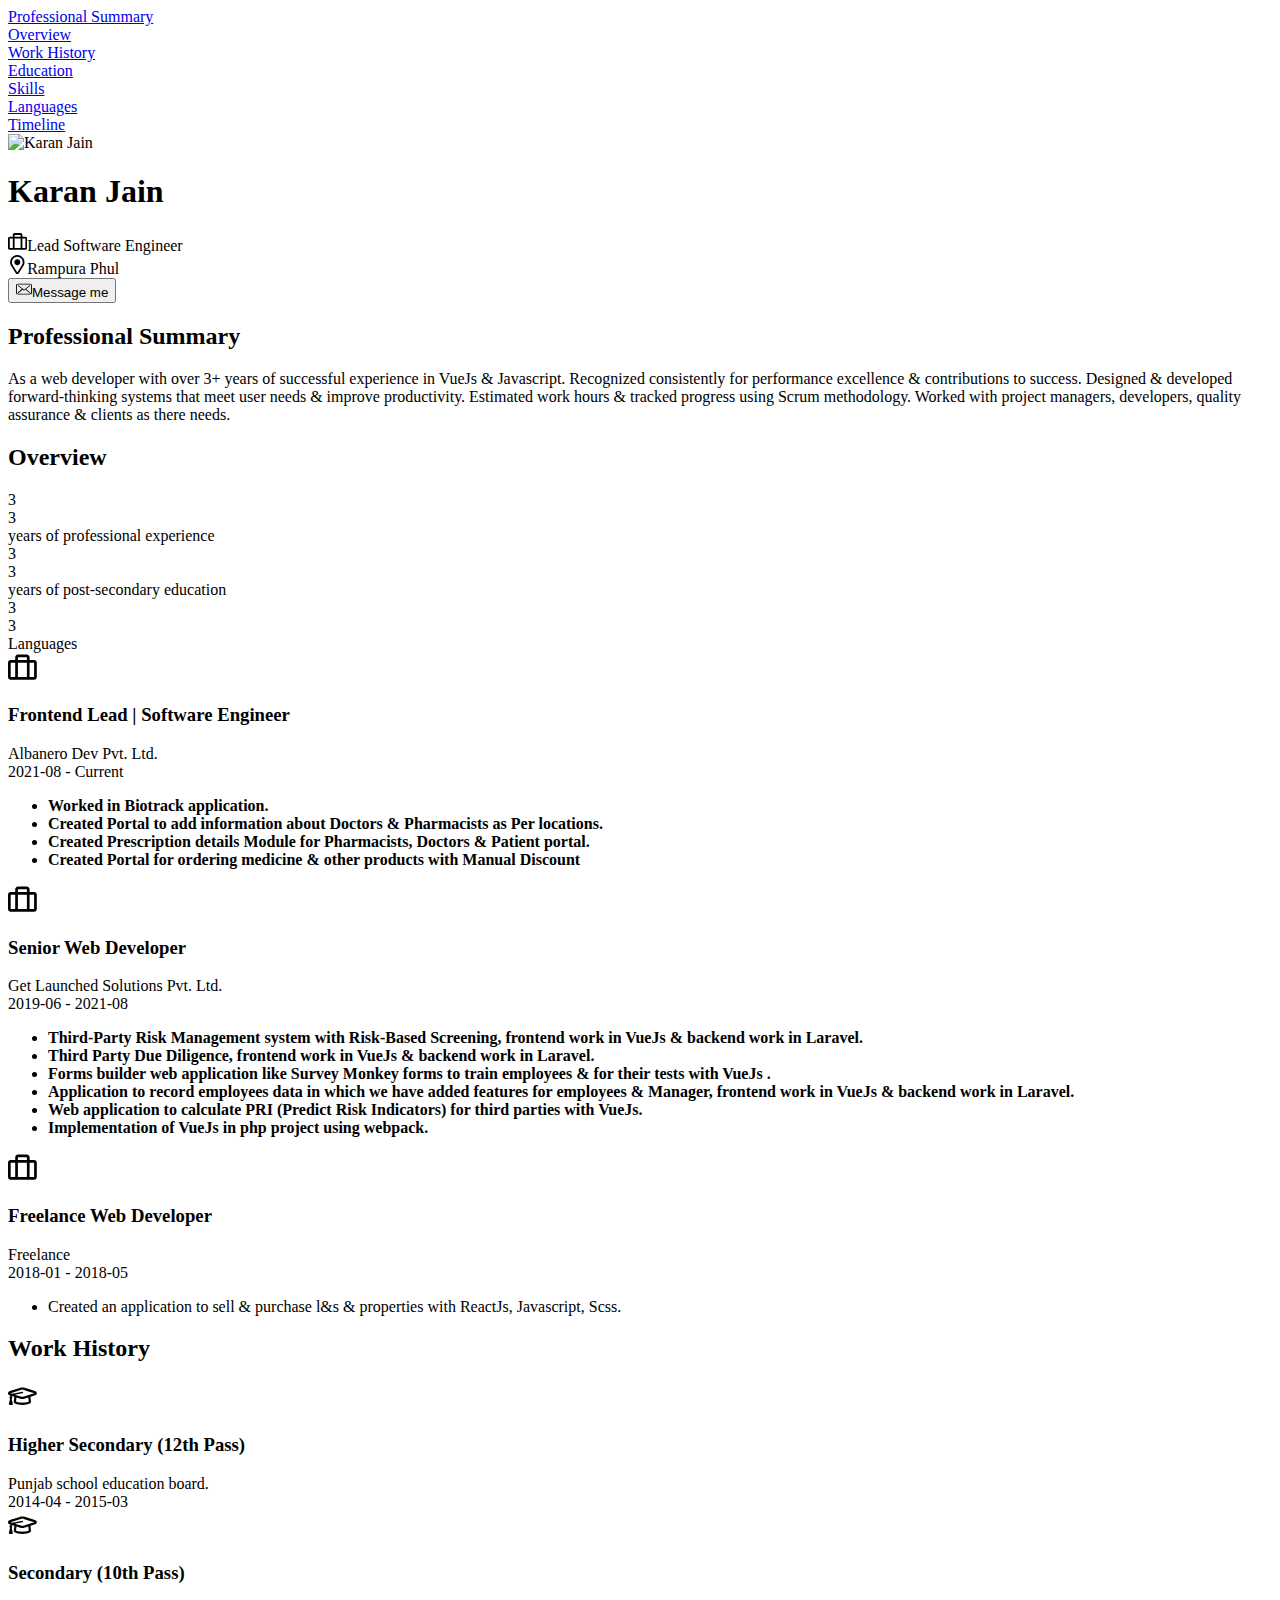
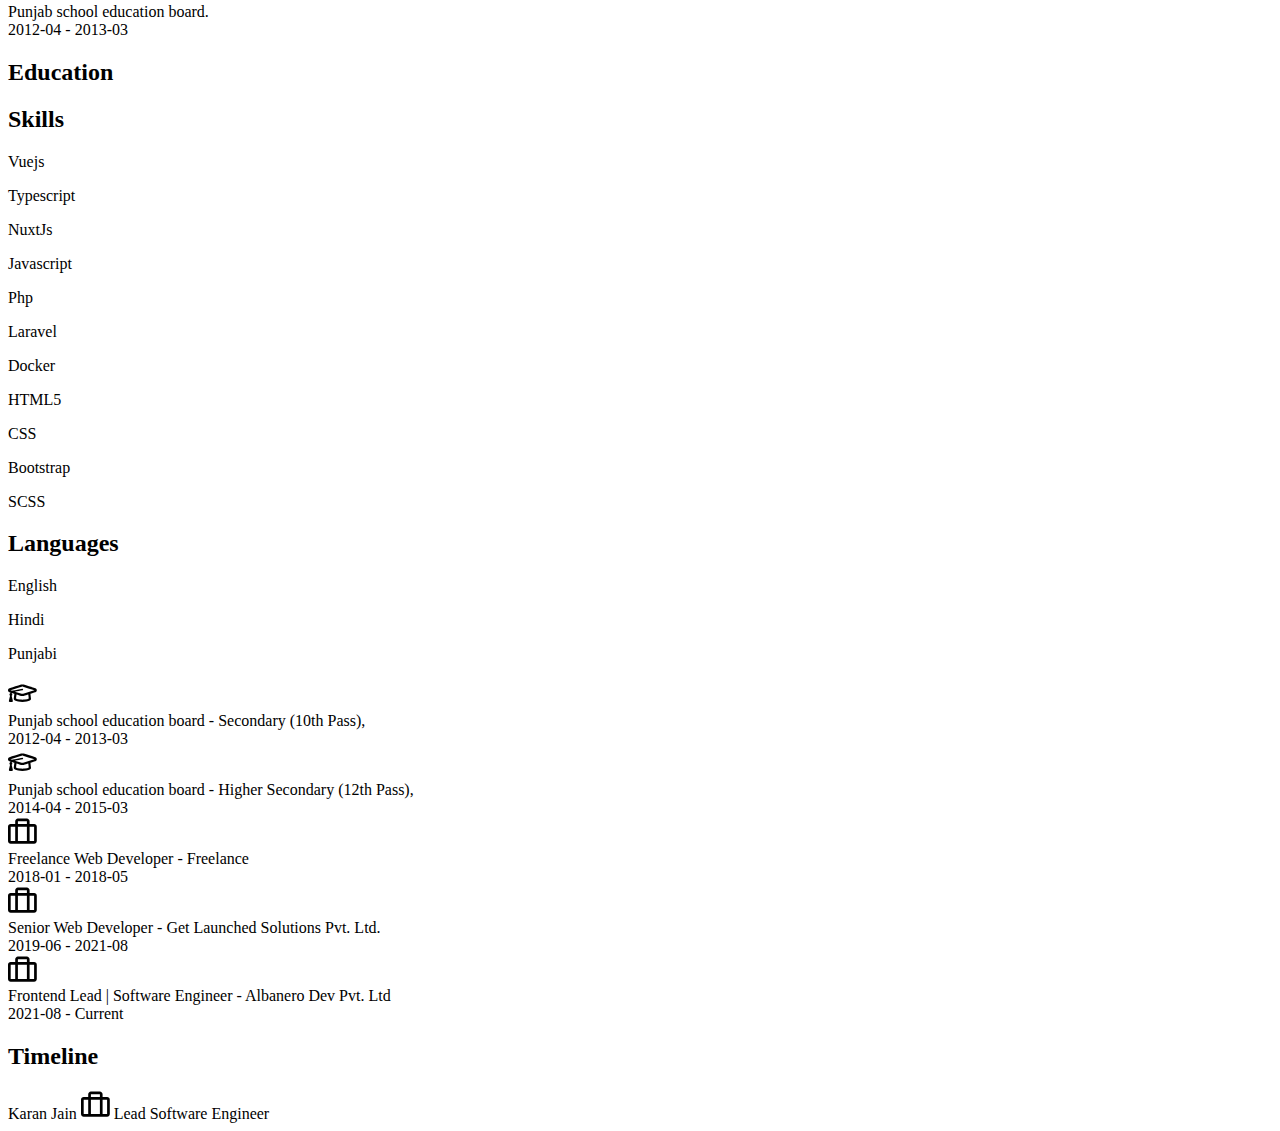
==== index.html @ ed962053 "Changes Done" ====
<!DOCTYPE html>
<html>
<link type="text/css" id="black-mode" rel="stylesheet" href="" />
<style type="text/css" id="black-mode-custom-style"></style>

<head>
  <script type="text/javascript"></script>
  <meta name="viewport" content="width=device-width,initial-scale=1" />
  <title>Karan Jain</title>
  <meta name="description"
    content="Karan Jain, Web Developer, As a web developer with over 3+ years of successful experience in VueJs & Javascript. Recognized consistently for performance excellence & contributions to success. Designed & developed forward-thinking systems that meet user needs & improve productivity. Estimated work hours & tracked progress using Scrum modology. Worked with project managers, developers, quality assurance & clients as there needs." />
  <meta property="og:title" content="Contact Karan Jain, Web Developer, Rampura Phul" />
  <meta property="og:description"
    content="Karan Jain, Web Developer, As a web developer with over 3+ years of successful experience in VueJs & Javascript. Recognized consistently for performance excellence & contributions to success. Designed & developed forward-thinking systems that meet user needs & improve productivity. Estimated work hours & tracked progress using Scrum methodology. Worked with project managers, developers, quality assurance & clients as there needs." />
  <link href="./css/style.css" rel="stylesheet" />
</head>

<body cz-shortcut-listen="true">
  <script>
    function sendEmail() {
      window.location = "mailto:karan.jain740@gmail.com";
    }
  </script>
  <div id="root">
    <div skinmode="dark">
      <div skinmode="dark">
        <div class="b36pK">
          <div>
            <div class="_1Z1Li">
              <div class="_2xEv3">
                <a class="_24eLi" href="#summary"><span>Professional Summary</span></a>
              </div>
              <div class="_2xEv3">
                <a class="_24eLi" href="#overview">Overview</a>
              </div>
              <div class="_2xEv3">
                <a class="_24eLi" href="#work_history">Work History</a>
              </div>
              <div class="_2xEv3">
                <a class="_24eLi" href="#education">Education</a>
              </div>
              <div class="_2xEv3">
                <a class="_24eLi" href="#skills">Skills</a>
              </div>
              <div class="_2xEv3">
                <a class="_24eLi" href="#languages">Languages</a>
              </div>
              <div class="_2xEv3">
                <a class="_24eLi" href="#timeline">Timeline</a>
              </div>
            </div>
            <div class="_2ah_K" id="summary">
              <div class="pZTVp"></div>
              <div class="mQc-W">
                <header class="_3-zUs _3u9Lq">
                  <div class="_3pJeh">
                    <div class="_1-uOx">
                      <img alt="Karan Jain" class="_2KlOO"
                        src="https://intlphotos.blob.core.windows.net/photos/mpcv-no-country/894a74d5-bd18-4ee2-8b24-785be0480767/cropped/1620636205720/half.jpeg" />
                    </div>
                  </div>
                  <div class="_1m93P">
                    <div class="_2xNVx">
                      <h1 class="_26mpz">Karan Jain</h1>
                      <div class="_3w5Z2">
                        <div class="LYbB0">
                          <svg style="
                                min-width: 1.2em;
                                max-width: 1.2em;
                                width: 1.2em;
                                min-height: 1.2em;
                                max-height: 1.2em;
                                height: 1.2em;
                              " viewBox="0 0 18 16">
                            <path
                              d="M16.3168 3.38096H13.493V1.69744C13.493 1.2383 13.3261 0.806979 13.0062 0.500883C12.6862 0.180875 12.2689 0 11.8099 0H6.19011C5.73107 0 5.31376 0.180875 4.99382 0.500883C4.67388 0.806979 4.50696 1.2383 4.50696 1.69744V3.38096H1.68315C1.22411 3.38096 0.806801 3.54792 0.486862 3.86793C0.180835 4.18794 0 4.60534 0 5.06449V14.0665C0 14.5256 0.180835 14.943 0.486862 15.263C0.806801 15.583 1.22411 15.75 1.68315 15.75H16.3168C16.7759 15.75 17.1932 15.583 17.5131 15.263C17.8192 14.943 18 14.5256 18 14.0665V5.06449C18 4.60534 17.8192 4.18794 17.5131 3.86793C17.1932 3.54792 16.7759 3.38096 16.3168 3.38096ZM6.19011 1.69744H11.8099V3.38096H6.19011V1.69744ZM1.68315 14.0665V5.06449H4.50696V14.0665H1.68315ZM6.19011 14.0665V5.06449H11.8099V14.0665H6.19011ZM16.3168 14.0665H13.493V5.06449H16.3168V14.0665Z"
                              fill="currentColor"></path>
                          </svg>Lead Software Engineer
                        </div>
                        <div class="LYbB0">
                          <svg style="
                                min-width: 1.2em;
                                max-width: 1.2em;
                                width: 1.2em;
                                min-height: 1.2em;
                                max-height: 1.2em;
                                height: 1.2em;
                              " viewBox="0 0 14 18">
                            <path
                              d="M6.73333 0C5.51161 0 4.38708 0.319691 3.35972 0.917375C2.34625 1.51506 1.49938 2.36293 0.902406 3.37761C0.319313 4.39228 0 5.51815 0 6.75521C0 7.42239 0.0694158 8.04788 0.236014 8.57606C0.416495 9.10425 0.735808 9.79923 1.19395 10.6471C1.49938 11.1753 2.20742 12.2595 3.22089 13.9135L5.28948 17.1799C5.51162 17.5274 5.78928 17.7776 6.17801 17.9166C6.55285 18.0278 6.91381 18.0278 7.28866 17.9166C7.67739 17.7776 7.95505 17.5274 8.17718 17.1799L10.2458 13.9135C11.2592 12.2595 11.9673 11.1753 12.2727 10.6193C12.7309 9.79923 13.0502 9.10425 13.2307 8.57606C13.3973 8.04788 13.4667 7.42239 13.4667 6.75521C13.4667 5.51815 13.1474 4.39228 12.5643 3.37761C11.9673 2.36293 11.1204 1.51506 10.1069 0.917375C9.07959 0.319691 7.95505 0 6.73333 0ZM6.73333 16.3042C6.13636 15.3591 5.40055 14.1915 4.52591 12.8293C3.58186 11.3143 2.98488 10.3274 2.69333 9.84093C2.27684 9.13205 1.99918 8.57606 1.88811 8.15907C1.74928 7.76988 1.67986 7.2695 1.67986 6.75521C1.67986 5.83784 1.92976 4.98996 2.3879 4.22548C2.83216 3.4471 3.42914 2.82162 4.2066 2.36293C4.98406 1.90425 5.81704 1.69575 6.73333 1.69575C7.64962 1.69575 8.48261 1.90425 9.26007 2.36293C10.0375 2.82162 10.6623 3.4471 11.1204 4.22548C11.5786 4.98996 11.7868 5.83784 11.7868 6.75521C11.7868 7.2695 11.7174 7.76988 11.6063 8.15907C11.4675 8.53436 11.1898 9.10425 10.8011 9.79923C10.4818 10.2996 9.88481 11.2865 8.94076 12.7876L6.73333 16.3042ZM3.92893 6.75521C3.92893 5.97683 4.2066 5.30965 4.76192 4.75367C5.28948 4.22548 5.95588 3.93359 6.73333 3.93359C7.51079 3.93359 8.17718 4.22548 8.73251 4.75367C9.26007 5.30965 9.53773 5.97683 9.53773 6.75521C9.53773 7.51969 9.26007 8.18687 8.73251 8.71506C8.17718 9.28494 7.51079 9.56293 6.73333 9.56293C5.95588 9.56293 5.28948 9.28494 4.76192 8.71506C4.2066 8.18687 3.92893 7.51969 3.92893 6.75521Z"
                              fill="currentColor"></path>
                          </svg><span class="_1bv13">Rampura Phul</span>
                        </div>
                      </div>
                    </div>
                    <div class="_1gnoc">
                      <div class="_1Jvfx">
                        <button class="_23LZP" type="button" onclick="sendEmail();">
                          <svg class="_2-5Uc" style="
                                min-width: 1.2em;
                                max-width: 1.2em;
                                width: 1.2em;
                                min-height: 1.2em;
                                max-height: 1.2em;
                                height: 1.2em;
                              " viewBox="0 0 20 14">
                            <path
                              d="M17.5585 0.537109H2.44569C1.09663 0.537109 0 1.50168 0 2.68828V11.7734C0 12.96 1.09663 13.9246 2.44569 13.9246H17.5543C18.9034 13.9246 20 12.96 20 11.7734V2.69192C20.0041 1.50532 18.9075 0.537109 17.5585 0.537109ZM18.8868 11.7734C18.8868 12.4177 18.2909 12.9418 17.5585 12.9418H2.44569C1.71322 12.9418 1.11732 12.4177 1.11732 11.7734V2.69192C1.11732 2.04766 1.71322 1.52352 2.44569 1.52352H17.5543C18.2868 1.52352 18.8827 2.04766 18.8827 2.69192V11.7734H18.8868Z"
                              fill="currentColor"></path>
                            <path
                              d="M12.6133 7.11794L17.5046 3.25967C17.7322 3.07768 17.7529 2.76829 17.546 2.56445C17.3391 2.36426 16.9874 2.34606 16.7556 2.52805L10.0103 7.85319L8.69437 6.81947C8.69023 6.81583 8.68609 6.81219 8.68609 6.80855C8.65712 6.78307 8.62816 6.76123 8.59505 6.73939L3.2402 2.52441C3.00846 2.34242 2.65671 2.36062 2.4498 2.56445C2.24289 2.76829 2.26358 3.07768 2.49532 3.25967L7.44463 7.1507L2.51601 11.2092C2.29255 11.3948 2.28013 11.7042 2.49118 11.9044C2.60291 12.0063 2.75189 12.0609 2.90086 12.0609C3.03743 12.0609 3.17399 12.0172 3.28158 11.9299L8.28468 7.81315L9.64202 8.87964C9.74961 8.96336 9.88204 9.00339 10.0145 9.00339C10.1469 9.00339 10.2834 8.95972 10.3869 8.876L11.7815 7.77676L16.7556 11.9335C16.8632 12.0245 17.0039 12.0682 17.1405 12.0682C17.2894 12.0682 17.4343 12.0172 17.546 11.9153C17.7571 11.7187 17.7488 11.4057 17.5253 11.2201L12.6133 7.11794Z"
                              fill="currentColor"></path>
                          </svg>Message me
                        </button>
                      </div>
                    </div>
                  </div>
                </header>
              </div>
            </div>
            <div>
              <div class="_2ah_K vPhQL">
                <div class="pZTVp"></div>
                <div class="mQc-W">
                  <div class="rNa0b _2DtC9">
                    <div class="_2kzwN">
                      <h2 class="_2_eUi">Professional Summary</h2>
                    </div>
                    <div class="_37jKU">
                      <span>
                        <p>
                          As a web developer with over 3+ years of successful
                          experience in VueJs & Javascript. Recognized
                          consistently for performance excellence &
                          contributions to success. Designed & developed
                          forward-thinking systems that meet user needs &
                          improve productivity. Estimated work hours & tracked
                          progress using Scrum methodology. Worked with
                          project managers, developers, quality assurance &
                          clients as there needs.
                        </p>
                      </span>
                    </div>
                  </div>
                </div>
              </div>
            </div>
            <div id="overview">
              <div class="_2ah_K">
                <div class="pZTVp"></div>
                <div class="mQc-W">
                  <div class="_2atqD">
                    <div class="sAQ63">
                      <div class="_2kzwN">
                        <h2 class="_2_eUi">Overview</h2>
                      </div>
                    </div>
                    <div class="_3nsc1">
                      <div class="_3UCTt" id="OVVW-para-1">
                        <div class="_1C8rA">
                          <div class="_1FYIv">
                            <div class="_2LiuL">
                              <div class="_3WPZR">3</div>
                            </div>
                            <div class="ZUgdC">3</div>
                            <div class="_20Hj0">
                              <span>years of professional experience</span>
                            </div>
                          </div>
                        </div>
                      </div>
                      <div class="_3UCTt" id="OVVW-para-2">
                        <div class="_1C8rA">
                          <div class="_1FYIv">
                            <div class="_2LiuL">
                              <div class="_3WPZR">3</div>
                            </div>
                            <div class="ZUgdC">3</div>
                            <div class="_20Hj0">
                              <span>years of post-secondary education</span>
                            </div>
                          </div>
                        </div>
                      </div>
                      <div class="_3UCTt" id="OVVW-para-3">
                        <div class="_1C8rA">
                          <div class="_1FYIv">
                            <div class="_2LiuL">
                              <div class="_3WPZR">3</div>
                            </div>
                            <div class="ZUgdC">3</div>
                            <div class="_20Hj0"><span>Languages</span></div>
                          </div>
                        </div>
                      </div>
                    </div>
                  </div>
                </div>
              </div>
            </div>
            <div id="work_history">
              <div class="_2ah_K vPhQL">
                <div class="pZTVp"></div>
                <div class="mQc-W">
                  <div class="B7IkS _350uR">
                    <div class="bUQPs">
                      <div class="_3PVnD" id="EXPR-para-1">
                        <div class="_1C8rA">
                          <div class="_3P2RQ">
                            <div class="_32q_u">
                              <svg style="
                                    min-width: 1.8em;
                                    max-width: 1.8em;
                                    width: 1.8em;
                                    min-height: 1.8em;
                                    max-height: 1.8em;
                                    height: 1.8em;
                                  " viewBox="0 0 18 16">
                                <path
                                  d="M16.3168 3.38096H13.493V1.69744C13.493 1.2383 13.3261 0.806979 13.0062 0.500883C12.6862 0.180875 12.2689 0 11.8099 0H6.19011C5.73107 0 5.31376 0.180875 4.99382 0.500883C4.67388 0.806979 4.50696 1.2383 4.50696 1.69744V3.38096H1.68315C1.22411 3.38096 0.806801 3.54792 0.486862 3.86793C0.180835 4.18794 0 4.60534 0 5.06449V14.0665C0 14.5256 0.180835 14.943 0.486862 15.263C0.806801 15.583 1.22411 15.75 1.68315 15.75H16.3168C16.7759 15.75 17.1932 15.583 17.5131 15.263C17.8192 14.943 18 14.5256 18 14.0665V5.06449C18 4.60534 17.8192 4.18794 17.5131 3.86793C17.1932 3.54792 16.7759 3.38096 16.3168 3.38096ZM6.19011 1.69744H11.8099V3.38096H6.19011V1.69744ZM1.68315 14.0665V5.06449H4.50696V14.0665H1.68315ZM6.19011 14.0665V5.06449H11.8099V14.0665H6.19011ZM16.3168 14.0665H13.493V5.06449H16.3168V14.0665Z"
                                  fill="currentColor"></path>
                              </svg>
                            </div>
                            <h3 class="_3Xe-h">
                              Frontend Lead | Software Engineer
                            </h3>
                          </div>
                          <div class="qV4xr">Albanero Dev Pvt. Ltd.</div>
                          <div class="_2oKoS">
                            2021-08
                            <!-- -->
                            -
                            <!-- -->Current
                          </div>
                          <div class="_2Slba">
                            <span class="_120ZT"><span>
                                <ul>
                                  <li>
                                    <strong>Worked in Biotrack application.</strong>
                                  </li>
                                  <li>
                                    <strong>Created Portal to add information about
                                      Doctors &amp; Pharmacists as Per
                                      locations.</strong>
                                  </li>
                                  <li>
                                    <strong>Created Prescription details Module for
                                      Pharmacists, Doctors &amp; Patient
                                      portal.</strong>
                                  </li>
                                  <li>
                                    <strong>Created Portal for ordering medicine
                                      &amp; other products with Manual
                                      Discount</strong>
                                  </li>
                                </ul>
                              </span></span>
                          </div>
                        </div>
                      </div>
                      <div class="_3PVnD" id="EXPR-para-2">
                        <div class="_1C8rA">
                          <div class="_3P2RQ">
                            <div class="_32q_u">
                              <svg style="
                                    min-width: 1.8em;
                                    max-width: 1.8em;
                                    width: 1.8em;
                                    min-height: 1.8em;
                                    max-height: 1.8em;
                                    height: 1.8em;
                                  " viewBox="0 0 18 16">
                                <path
                                  d="M16.3168 3.38096H13.493V1.69744C13.493 1.2383 13.3261 0.806979 13.0062 0.500883C12.6862 0.180875 12.2689 0 11.8099 0H6.19011C5.73107 0 5.31376 0.180875 4.99382 0.500883C4.67388 0.806979 4.50696 1.2383 4.50696 1.69744V3.38096H1.68315C1.22411 3.38096 0.806801 3.54792 0.486862 3.86793C0.180835 4.18794 0 4.60534 0 5.06449V14.0665C0 14.5256 0.180835 14.943 0.486862 15.263C0.806801 15.583 1.22411 15.75 1.68315 15.75H16.3168C16.7759 15.75 17.1932 15.583 17.5131 15.263C17.8192 14.943 18 14.5256 18 14.0665V5.06449C18 4.60534 17.8192 4.18794 17.5131 3.86793C17.1932 3.54792 16.7759 3.38096 16.3168 3.38096ZM6.19011 1.69744H11.8099V3.38096H6.19011V1.69744ZM1.68315 14.0665V5.06449H4.50696V14.0665H1.68315ZM6.19011 14.0665V5.06449H11.8099V14.0665H6.19011ZM16.3168 14.0665H13.493V5.06449H16.3168V14.0665Z"
                                  fill="currentColor"></path>
                              </svg>
                            </div>
                            <h3 class="_3Xe-h">Senior Web Developer</h3>
                          </div>
                          <div class="qV4xr">
                            Get Launched Solutions Pvt. Ltd.
                          </div>
                          <div class="_2oKoS">
                            2019-06
                            <!-- -->
                            -
                            <!-- -->2021-08
                          </div>
                          <div class="_2Slba">
                            <span class="_120ZT"><span>
                                <ul>
                                  <li>
                                    <strong>Third-Party Risk Management system with
                                      Risk-Based Screening, frontend work in
                                      VueJs &amp; backend work in
                                      Laravel.</strong>
                                  </li>
                                  <li>
                                    <strong>Third Party Due Diligence, frontend
                                      work in VueJs &amp; backend work in
                                      Laravel.</strong>
                                  </li>
                                  <li>
                                    <strong>Forms builder web application like
                                      Survey Monkey forms to train employees &
                                      for their tests with VueJs .</strong>
                                  </li>
                                  <li>
                                    <strong>Application to record employees data in
                                      which we have added features for
                                      employees & Manager, frontend work in
                                      VueJs &amp; backend work in
                                      Laravel.</strong>
                                  </li>
                                  <li>
                                    <strong>Web application to calculate PRI
                                      (Predict Risk Indicators) for third
                                      parties with VueJs.</strong>
                                  </li>
                                  <li>
                                    <strong>Implementation of VueJs in php project
                                      using webpack.</strong>
                                  </li>
                                </ul>
                              </span></span>
                          </div>
                        </div>
                      </div>
                      <div class="_3PVnD" id="EXPR-para-3">
                        <div class="_1C8rA">
                          <div class="_3P2RQ">
                            <div class="_32q_u">
                              <svg style="
                                    min-width: 1.8em;
                                    max-width: 1.8em;
                                    width: 1.8em;
                                    min-height: 1.8em;
                                    max-height: 1.8em;
                                    height: 1.8em;
                                  " viewBox="0 0 18 16">
                                <path
                                  d="M16.3168 3.38096H13.493V1.69744C13.493 1.2383 13.3261 0.806979 13.0062 0.500883C12.6862 0.180875 12.2689 0 11.8099 0H6.19011C5.73107 0 5.31376 0.180875 4.99382 0.500883C4.67388 0.806979 4.50696 1.2383 4.50696 1.69744V3.38096H1.68315C1.22411 3.38096 0.806801 3.54792 0.486862 3.86793C0.180835 4.18794 0 4.60534 0 5.06449V14.0665C0 14.5256 0.180835 14.943 0.486862 15.263C0.806801 15.583 1.22411 15.75 1.68315 15.75H16.3168C16.7759 15.75 17.1932 15.583 17.5131 15.263C17.8192 14.943 18 14.5256 18 14.0665V5.06449C18 4.60534 17.8192 4.18794 17.5131 3.86793C17.1932 3.54792 16.7759 3.38096 16.3168 3.38096ZM6.19011 1.69744H11.8099V3.38096H6.19011V1.69744ZM1.68315 14.0665V5.06449H4.50696V14.0665H1.68315ZM6.19011 14.0665V5.06449H11.8099V14.0665H6.19011ZM16.3168 14.0665H13.493V5.06449H16.3168V14.0665Z"
                                  fill="currentColor"></path>
                              </svg>
                            </div>
                            <h3 class="_3Xe-h">Freelance Web Developer</h3>
                          </div>
                          <div class="qV4xr">Freelance</div>
                          <div class="_2oKoS">
                            2018-01
                            <!-- -->
                            -
                            <!-- -->2018-05
                          </div>
                          <div class="_2Slba">
                            <span class="_120ZT"><span>
                                <ul>
                                  <li>
                                    Created an application to sell & purchase
                                    l&s & properties with ReactJs, Javascript,
                                    Scss.
                                  </li>
                                </ul>
                              </span></span>
                          </div>
                        </div>
                      </div>
                    </div>
                    <div class="Pj-VQ">
                      <div class="_2kzwN">
                        <h2 class="_2_eUi">Work History</h2>
                      </div>
                    </div>
                  </div>
                </div>
              </div>
            </div>
            <div id="education">
              <div class="_2ah_K">
                <div class="pZTVp"></div>
                <div class="mQc-W">
                  <div class="_3vPTs">
                    <div class="_3N34k">
                      <div class="_3wg2w" id="EDUC-para-1">
                        <div class="_1C8rA">
                          <div class="BA8tz">
                            <div class="_32q_u">
                              <svg style="
                                    min-width: 1.8em;
                                    max-width: 1.8em;
                                    width: 1.8em;
                                    min-height: 1.8em;
                                    max-height: 1.8em;
                                    height: 1.8em;
                                  " viewBox="0 0 24 15">
                                <path
                                  d="M22.7626 3.18826C20.3439 2.42915 15.5064 0.910931 13.0876 0.151822C12.3626 -0.0506073 11.6376 -0.0506073 10.9126 0.151822C7.68762 1.16397 3.65637 2.42915 1.23762 3.18826C0.862621 3.31478 0.562621 3.52986 0.337622 3.8335C0.112622 4.13715 0.00012207 4.47874 0.00012207 4.8583C0.00012207 5.23785 0.112622 5.58578 0.337622 5.90207C0.562621 6.21837 0.862621 6.42713 1.23762 6.52834C1.52512 6.6169 1.8845 6.72761 2.10012 6.79403C2.00012 6.99646 1.92512 7.19889 1.87512 7.40132C1.67512 7.50253 1.51262 7.65435 1.38762 7.85678C1.26262 8.05921 1.20012 8.27429 1.20012 8.50203C1.20012 8.90688 1.37512 9.23583 1.72512 9.48887C1.40012 10.9438 0.993872 12.7625 0.750122 13.8537C0.725122 14.0309 0.768872 14.1953 0.881371 14.3472C0.993872 14.499 1.15012 14.5749 1.35012 14.5749C2.05012 14.5749 2.92512 14.5749 3.45012 14.5749C3.65012 14.5749 3.80637 14.499 3.91887 14.3472C4.03137 14.1953 4.07512 14.0309 4.05012 13.8537C3.72512 12.3988 3.31887 10.5801 3.07512 9.48887C3.42512 9.23583 3.60012 8.90688 3.60012 8.50203C3.60012 8.09717 3.43762 7.78087 3.11262 7.55314C3.13762 7.45192 3.18762 7.32541 3.26262 7.17358C3.95012 7.38866 4.8095 7.65752 5.32512 7.81883C5.19387 8.90056 4.93137 11.064 4.80012 12.1458C4.80012 12.5759 5.12512 12.9808 5.77512 13.3603C6.42512 13.7399 7.30012 14.0435 8.40012 14.2713C9.50012 14.4737 10.7001 14.5749 12.0001 14.5749C13.3001 14.5749 14.5001 14.4737 15.6001 14.2713C16.7001 14.0435 17.5751 13.7399 18.2251 13.3603C18.8751 12.9808 19.2001 12.5759 19.2001 12.1458C19.0251 10.7034 18.8064 8.90056 18.6751 7.81883C19.697 7.49621 21.7407 6.85096 22.7626 6.52834C23.1376 6.42713 23.4376 6.21837 23.6626 5.90207C23.8876 5.58578 24.0001 5.23785 24.0001 4.8583C24.0001 4.47874 23.8876 4.13715 23.6626 3.8335C23.4376 3.52986 23.1376 3.31478 22.7626 3.18826ZM17.3251 11.7662C16.6251 12.1964 15.5376 12.4874 14.0626 12.6392C12.6876 12.791 11.3001 12.791 9.90012 12.6392C8.45012 12.4874 7.37512 12.1964 6.67512 11.7662C6.81262 10.6275 6.9845 9.2042 7.08762 8.3502C8.04387 8.65385 9.95637 9.26113 10.9126 9.56478C11.6376 9.79251 12.3626 9.79251 13.0876 9.56478C14.3626 9.15992 15.9564 8.65385 16.9126 8.3502C17.0157 9.2042 17.222 10.9122 17.3251 11.7662ZM12.5626 7.81883C12.1876 7.92004 11.8126 7.92004 11.4376 7.81883C9.56262 7.22419 7.21887 6.4809 5.81262 6.03492C7.38762 5.74077 10.5376 5.15245 12.1126 4.8583C12.2626 4.833 12.3876 4.75076 12.4876 4.61159C12.5876 4.47242 12.6251 4.32692 12.6001 4.1751C12.5751 3.99798 12.4939 3.85881 12.3564 3.75759C12.2189 3.65638 12.0626 3.61842 11.8876 3.64373C9.33762 4.13715 6.15012 4.75392 4.23762 5.12399C4.03762 5.14929 3.81262 5.2252 3.56262 5.35172C3.03762 5.18725 2.38137 4.98166 1.98762 4.8583C4.35012 4.11817 9.07512 2.63791 11.4376 1.89777C11.8126 1.79656 12.1876 1.79656 12.5626 1.89777C15.7126 2.88462 19.6501 4.11817 22.0126 4.8583C19.6501 5.59843 14.9251 7.07869 12.5626 7.81883Z"
                                  fill="currentColor"></path>
                              </svg>
                            </div>
                            <h3 class="o9Dr1">
                              Higher Secondary (12th Pass)
                            </h3>
                          </div>
                          <div class="_3wf9y">
                            Punjab school education board.
                          </div>
                          <div class="_1lL20">
                            2014-04
                            <!-- -->
                            -
                            <!-- -->2015-03
                          </div>
                        </div>
                      </div>
                      <div class="_3wg2w" id="EDUC-para-2">
                        <div class="_1C8rA">
                          <div class="BA8tz">
                            <div class="_32q_u">
                              <svg style="
                                    min-width: 1.8em;
                                    max-width: 1.8em;
                                    width: 1.8em;
                                    min-height: 1.8em;
                                    max-height: 1.8em;
                                    height: 1.8em;
                                  " viewBox="0 0 24 15">
                                <path
                                  d="M22.7626 3.18826C20.3439 2.42915 15.5064 0.910931 13.0876 0.151822C12.3626 -0.0506073 11.6376 -0.0506073 10.9126 0.151822C7.68762 1.16397 3.65637 2.42915 1.23762 3.18826C0.862621 3.31478 0.562621 3.52986 0.337622 3.8335C0.112622 4.13715 0.00012207 4.47874 0.00012207 4.8583C0.00012207 5.23785 0.112622 5.58578 0.337622 5.90207C0.562621 6.21837 0.862621 6.42713 1.23762 6.52834C1.52512 6.6169 1.8845 6.72761 2.10012 6.79403C2.00012 6.99646 1.92512 7.19889 1.87512 7.40132C1.67512 7.50253 1.51262 7.65435 1.38762 7.85678C1.26262 8.05921 1.20012 8.27429 1.20012 8.50203C1.20012 8.90688 1.37512 9.23583 1.72512 9.48887C1.40012 10.9438 0.993872 12.7625 0.750122 13.8537C0.725122 14.0309 0.768872 14.1953 0.881371 14.3472C0.993872 14.499 1.15012 14.5749 1.35012 14.5749C2.05012 14.5749 2.92512 14.5749 3.45012 14.5749C3.65012 14.5749 3.80637 14.499 3.91887 14.3472C4.03137 14.1953 4.07512 14.0309 4.05012 13.8537C3.72512 12.3988 3.31887 10.5801 3.07512 9.48887C3.42512 9.23583 3.60012 8.90688 3.60012 8.50203C3.60012 8.09717 3.43762 7.78087 3.11262 7.55314C3.13762 7.45192 3.18762 7.32541 3.26262 7.17358C3.95012 7.38866 4.8095 7.65752 5.32512 7.81883C5.19387 8.90056 4.93137 11.064 4.80012 12.1458C4.80012 12.5759 5.12512 12.9808 5.77512 13.3603C6.42512 13.7399 7.30012 14.0435 8.40012 14.2713C9.50012 14.4737 10.7001 14.5749 12.0001 14.5749C13.3001 14.5749 14.5001 14.4737 15.6001 14.2713C16.7001 14.0435 17.5751 13.7399 18.2251 13.3603C18.8751 12.9808 19.2001 12.5759 19.2001 12.1458C19.0251 10.7034 18.8064 8.90056 18.6751 7.81883C19.697 7.49621 21.7407 6.85096 22.7626 6.52834C23.1376 6.42713 23.4376 6.21837 23.6626 5.90207C23.8876 5.58578 24.0001 5.23785 24.0001 4.8583C24.0001 4.47874 23.8876 4.13715 23.6626 3.8335C23.4376 3.52986 23.1376 3.31478 22.7626 3.18826ZM17.3251 11.7662C16.6251 12.1964 15.5376 12.4874 14.0626 12.6392C12.6876 12.791 11.3001 12.791 9.90012 12.6392C8.45012 12.4874 7.37512 12.1964 6.67512 11.7662C6.81262 10.6275 6.9845 9.2042 7.08762 8.3502C8.04387 8.65385 9.95637 9.26113 10.9126 9.56478C11.6376 9.79251 12.3626 9.79251 13.0876 9.56478C14.3626 9.15992 15.9564 8.65385 16.9126 8.3502C17.0157 9.2042 17.222 10.9122 17.3251 11.7662ZM12.5626 7.81883C12.1876 7.92004 11.8126 7.92004 11.4376 7.81883C9.56262 7.22419 7.21887 6.4809 5.81262 6.03492C7.38762 5.74077 10.5376 5.15245 12.1126 4.8583C12.2626 4.833 12.3876 4.75076 12.4876 4.61159C12.5876 4.47242 12.6251 4.32692 12.6001 4.1751C12.5751 3.99798 12.4939 3.85881 12.3564 3.75759C12.2189 3.65638 12.0626 3.61842 11.8876 3.64373C9.33762 4.13715 6.15012 4.75392 4.23762 5.12399C4.03762 5.14929 3.81262 5.2252 3.56262 5.35172C3.03762 5.18725 2.38137 4.98166 1.98762 4.8583C4.35012 4.11817 9.07512 2.63791 11.4376 1.89777C11.8126 1.79656 12.1876 1.79656 12.5626 1.89777C15.7126 2.88462 19.6501 4.11817 22.0126 4.8583C19.6501 5.59843 14.9251 7.07869 12.5626 7.81883Z"
                                  fill="currentColor"></path>
                              </svg>
                            </div>
                            <h3 class="o9Dr1">Secondary (10th Pass)</h3>
                          </div>
                          <div class="_3wf9y">
                            Punjab school education board.
                          </div>
                          <div class="_1lL20">
                            2012-04
                            <!-- -->
                            -
                            <!-- -->2013-03
                          </div>
                        </div>
                      </div>
                    </div>
                    <div class="_12A7-">
                      <div class="_2kzwN">
                        <h2 class="_2_eUi">Education</h2>
                      </div>
                    </div>
                  </div>
                </div>
              </div>
            </div>
            <div id="skills">
              <div class="_2ah_K vPhQL">
                <div class="pZTVp"></div>
                <div class="mQc-W">
                  <div class="_2NXPq">
                    <div class="_2mdW9">
                      <div class="_2kzwN">
                        <h2 class="_2_eUi">Skills</h2>
                      </div>
                    </div>
                    <div class="Dvjux">
                      <div class="_3_QK7" id="HILT-para-1">
                        <div class="_1_Sze"></div>
                        <div class="_1zDOQ">
                          <span>
                            <p>Vuejs</p>
                          </span>
                        </div>
                      </div>
                      <div class="_3_QK7" id="HILT-para-2">
                        <div class="_1_Sze"></div>
                        <div class="_1zDOQ">
                          <span>
                            <p>Typescript</p>
                          </span>
                        </div>
                      </div>
                      <div class="_3_QK7" id="HILT-para-3">
                        <div class="_1_Sze"></div>
                        <div class="_1zDOQ">
                          <span>
                            <p>NuxtJs</p>
                          </span>
                        </div>
                      </div>
                      <div class="_3_QK7" id="HILT-para-4">
                        <div class="_1_Sze"></div>
                        <div class="_1zDOQ">
                          <span>
                            <p>Javascript</p>
                          </span>
                        </div>
                      </div>
                      <div class="_3_QK7" id="HILT-para-5">
                        <div class="_1_Sze"></div>
                        <div class="_1zDOQ">
                          <span>
                            <p>Php</p>
                          </span>
                        </div>
                      </div>
                      <div class="_3_QK7" id="HILT-para-6">
                        <div class="_1_Sze"></div>
                        <div class="_1zDOQ">
                          <span>
                            <p>Laravel</p>
                          </span>
                        </div>
                      </div>
                      <div class="_3_QK7" id="HILT-para-7">
                        <div class="_1_Sze"></div>
                        <div class="_1zDOQ">
                          <span>
                            <p>Docker</p>
                          </span>
                        </div>
                      </div>
                      <div class="_3_QK7" id="HILT-para-8">
                        <div class="_1_Sze"></div>
                        <div class="_1zDOQ">
                          <span>
                            <p>HTML5</p>
                          </span>
                        </div>
                      </div>
                      <div class="_3_QK7" id="HILT-para-9">
                        <div class="_1_Sze"></div>
                        <div class="_1zDOQ">
                          <span>
                            <p>CSS</p>
                          </span>
                        </div>
                      </div>
                      <div class="_3_QK7" id="HILT-para-10">
                        <div class="_1_Sze"></div>
                        <div class="_1zDOQ">
                          <span>
                            <p>Bootstrap</p>
                          </span>
                        </div>
                      </div>
                      <div class="_3_QK7" id="HILT-para-11">
                        <div class="_1_Sze"></div>
                        <div class="_1zDOQ">
                          <span>
                            <p>SCSS</p>
                          </span>
                        </div>
                      </div>
                    </div>
                  </div>
                </div>
              </div>
            </div>
            <div id="languages">
              <div class="_2ah_K">
                <div class="pZTVp"></div>
                <div class="mQc-W">
                  <div class="">
                    <div class="_2mdW9">
                      <div class="_2kzwN">
                        <h2 class="_2_eUi">Languages</h2>
                      </div>
                    </div>
                    <div class="Dvjux">
                      <div class="_3_QK7" id="LANG-para-1">
                        <div class="_1_Sze"></div>
                        <div class="_1zDOQ">
                          <span>
                            <p>English</p>
                          </span>
                        </div>
                      </div>
                      <div class="_3_QK7" id="LANG-para-2">
                        <div class="_1_Sze"></div>
                        <div class="_1zDOQ">
                          <span>
                            <p>Hindi</p>
                          </span>
                        </div>
                      </div>
                      <div class="_3_QK7" id="LANG-para-3">
                        <div class="_1_Sze"></div>
                        <div class="_1zDOQ">
                          <span>
                            <p>Punjabi</p>
                          </span>
                        </div>
                      </div>
                    </div>
                  </div>
                </div>
              </div>
            </div>
            <div id="timeline">
              <div class="_2ah_K vPhQL">
                <div class="pZTVp"></div>
                <div class="mQc-W">
                  <div class="_1BWZf _3dtyz">
                    <div class="_2oUhr">
                      <div class="_3BUis" id="TIME-para-1">
                        <div class="_2YUpP">
                          <div class="Fgd0a"></div>
                          <div class="_2alpn">
                            <div class="_31m2T">
                              <div class="_32q_u">
                                <svg style="
                                      min-width: 1.8em;
                                      max-width: 1.8em;
                                      width: 1.8em;
                                      min-height: 1.8em;
                                      max-height: 1.8em;
                                      height: 1.8em;
                                    " viewBox="0 0 24 15">
                                  <path
                                    d="M22.7626 3.18826C20.3439 2.42915 15.5064 0.910931 13.0876 0.151822C12.3626 -0.0506073 11.6376 -0.0506073 10.9126 0.151822C7.68762 1.16397 3.65637 2.42915 1.23762 3.18826C0.862621 3.31478 0.562621 3.52986 0.337622 3.8335C0.112622 4.13715 0.00012207 4.47874 0.00012207 4.8583C0.00012207 5.23785 0.112622 5.58578 0.337622 5.90207C0.562621 6.21837 0.862621 6.42713 1.23762 6.52834C1.52512 6.6169 1.8845 6.72761 2.10012 6.79403C2.00012 6.99646 1.92512 7.19889 1.87512 7.40132C1.67512 7.50253 1.51262 7.65435 1.38762 7.85678C1.26262 8.05921 1.20012 8.27429 1.20012 8.50203C1.20012 8.90688 1.37512 9.23583 1.72512 9.48887C1.40012 10.9438 0.993872 12.7625 0.750122 13.8537C0.725122 14.0309 0.768872 14.1953 0.881371 14.3472C0.993872 14.499 1.15012 14.5749 1.35012 14.5749C2.05012 14.5749 2.92512 14.5749 3.45012 14.5749C3.65012 14.5749 3.80637 14.499 3.91887 14.3472C4.03137 14.1953 4.07512 14.0309 4.05012 13.8537C3.72512 12.3988 3.31887 10.5801 3.07512 9.48887C3.42512 9.23583 3.60012 8.90688 3.60012 8.50203C3.60012 8.09717 3.43762 7.78087 3.11262 7.55314C3.13762 7.45192 3.18762 7.32541 3.26262 7.17358C3.95012 7.38866 4.8095 7.65752 5.32512 7.81883C5.19387 8.90056 4.93137 11.064 4.80012 12.1458C4.80012 12.5759 5.12512 12.9808 5.77512 13.3603C6.42512 13.7399 7.30012 14.0435 8.40012 14.2713C9.50012 14.4737 10.7001 14.5749 12.0001 14.5749C13.3001 14.5749 14.5001 14.4737 15.6001 14.2713C16.7001 14.0435 17.5751 13.7399 18.2251 13.3603C18.8751 12.9808 19.2001 12.5759 19.2001 12.1458C19.0251 10.7034 18.8064 8.90056 18.6751 7.81883C19.697 7.49621 21.7407 6.85096 22.7626 6.52834C23.1376 6.42713 23.4376 6.21837 23.6626 5.90207C23.8876 5.58578 24.0001 5.23785 24.0001 4.8583C24.0001 4.47874 23.8876 4.13715 23.6626 3.8335C23.4376 3.52986 23.1376 3.31478 22.7626 3.18826ZM17.3251 11.7662C16.6251 12.1964 15.5376 12.4874 14.0626 12.6392C12.6876 12.791 11.3001 12.791 9.90012 12.6392C8.45012 12.4874 7.37512 12.1964 6.67512 11.7662C6.81262 10.6275 6.9845 9.2042 7.08762 8.3502C8.04387 8.65385 9.95637 9.26113 10.9126 9.56478C11.6376 9.79251 12.3626 9.79251 13.0876 9.56478C14.3626 9.15992 15.9564 8.65385 16.9126 8.3502C17.0157 9.2042 17.222 10.9122 17.3251 11.7662ZM12.5626 7.81883C12.1876 7.92004 11.8126 7.92004 11.4376 7.81883C9.56262 7.22419 7.21887 6.4809 5.81262 6.03492C7.38762 5.74077 10.5376 5.15245 12.1126 4.8583C12.2626 4.833 12.3876 4.75076 12.4876 4.61159C12.5876 4.47242 12.6251 4.32692 12.6001 4.1751C12.5751 3.99798 12.4939 3.85881 12.3564 3.75759C12.2189 3.65638 12.0626 3.61842 11.8876 3.64373C9.33762 4.13715 6.15012 4.75392 4.23762 5.12399C4.03762 5.14929 3.81262 5.2252 3.56262 5.35172C3.03762 5.18725 2.38137 4.98166 1.98762 4.8583C4.35012 4.11817 9.07512 2.63791 11.4376 1.89777C11.8126 1.79656 12.1876 1.79656 12.5626 1.89777C15.7126 2.88462 19.6501 4.11817 22.0126 4.8583C19.6501 5.59843 14.9251 7.07869 12.5626 7.81883Z"
                                    fill="currentColor"></path>
                                </svg>
                              </div>
                              <div class="_1QCHI">
                                <div class="_1dSGN">
                                  Punjab school education board
                                  <!-- -->
                                  -
                                  <!-- -->Secondary (10th Pass),
                                </div>
                                <div class="_1_ScT">
                                  2012-04
                                  <!-- -->
                                  -
                                  <!-- -->2013-03
                                </div>
                              </div>
                            </div>
                          </div>
                        </div>
                      </div>
                      <div class="_3BUis" id="TIME-para-2">
                        <div class="_2YUpP">
                          <div class="Fgd0a"></div>
                          <div class="_2alpn">
                            <div class="_31m2T">
                              <div class="_32q_u">
                                <svg style="
                                      min-width: 1.8em;
                                      max-width: 1.8em;
                                      width: 1.8em;
                                      min-height: 1.8em;
                                      max-height: 1.8em;
                                      height: 1.8em;
                                    " viewBox="0 0 24 15">
                                  <path
                                    d="M22.7626 3.18826C20.3439 2.42915 15.5064 0.910931 13.0876 0.151822C12.3626 -0.0506073 11.6376 -0.0506073 10.9126 0.151822C7.68762 1.16397 3.65637 2.42915 1.23762 3.18826C0.862621 3.31478 0.562621 3.52986 0.337622 3.8335C0.112622 4.13715 0.00012207 4.47874 0.00012207 4.8583C0.00012207 5.23785 0.112622 5.58578 0.337622 5.90207C0.562621 6.21837 0.862621 6.42713 1.23762 6.52834C1.52512 6.6169 1.8845 6.72761 2.10012 6.79403C2.00012 6.99646 1.92512 7.19889 1.87512 7.40132C1.67512 7.50253 1.51262 7.65435 1.38762 7.85678C1.26262 8.05921 1.20012 8.27429 1.20012 8.50203C1.20012 8.90688 1.37512 9.23583 1.72512 9.48887C1.40012 10.9438 0.993872 12.7625 0.750122 13.8537C0.725122 14.0309 0.768872 14.1953 0.881371 14.3472C0.993872 14.499 1.15012 14.5749 1.35012 14.5749C2.05012 14.5749 2.92512 14.5749 3.45012 14.5749C3.65012 14.5749 3.80637 14.499 3.91887 14.3472C4.03137 14.1953 4.07512 14.0309 4.05012 13.8537C3.72512 12.3988 3.31887 10.5801 3.07512 9.48887C3.42512 9.23583 3.60012 8.90688 3.60012 8.50203C3.60012 8.09717 3.43762 7.78087 3.11262 7.55314C3.13762 7.45192 3.18762 7.32541 3.26262 7.17358C3.95012 7.38866 4.8095 7.65752 5.32512 7.81883C5.19387 8.90056 4.93137 11.064 4.80012 12.1458C4.80012 12.5759 5.12512 12.9808 5.77512 13.3603C6.42512 13.7399 7.30012 14.0435 8.40012 14.2713C9.50012 14.4737 10.7001 14.5749 12.0001 14.5749C13.3001 14.5749 14.5001 14.4737 15.6001 14.2713C16.7001 14.0435 17.5751 13.7399 18.2251 13.3603C18.8751 12.9808 19.2001 12.5759 19.2001 12.1458C19.0251 10.7034 18.8064 8.90056 18.6751 7.81883C19.697 7.49621 21.7407 6.85096 22.7626 6.52834C23.1376 6.42713 23.4376 6.21837 23.6626 5.90207C23.8876 5.58578 24.0001 5.23785 24.0001 4.8583C24.0001 4.47874 23.8876 4.13715 23.6626 3.8335C23.4376 3.52986 23.1376 3.31478 22.7626 3.18826ZM17.3251 11.7662C16.6251 12.1964 15.5376 12.4874 14.0626 12.6392C12.6876 12.791 11.3001 12.791 9.90012 12.6392C8.45012 12.4874 7.37512 12.1964 6.67512 11.7662C6.81262 10.6275 6.9845 9.2042 7.08762 8.3502C8.04387 8.65385 9.95637 9.26113 10.9126 9.56478C11.6376 9.79251 12.3626 9.79251 13.0876 9.56478C14.3626 9.15992 15.9564 8.65385 16.9126 8.3502C17.0157 9.2042 17.222 10.9122 17.3251 11.7662ZM12.5626 7.81883C12.1876 7.92004 11.8126 7.92004 11.4376 7.81883C9.56262 7.22419 7.21887 6.4809 5.81262 6.03492C7.38762 5.74077 10.5376 5.15245 12.1126 4.8583C12.2626 4.833 12.3876 4.75076 12.4876 4.61159C12.5876 4.47242 12.6251 4.32692 12.6001 4.1751C12.5751 3.99798 12.4939 3.85881 12.3564 3.75759C12.2189 3.65638 12.0626 3.61842 11.8876 3.64373C9.33762 4.13715 6.15012 4.75392 4.23762 5.12399C4.03762 5.14929 3.81262 5.2252 3.56262 5.35172C3.03762 5.18725 2.38137 4.98166 1.98762 4.8583C4.35012 4.11817 9.07512 2.63791 11.4376 1.89777C11.8126 1.79656 12.1876 1.79656 12.5626 1.89777C15.7126 2.88462 19.6501 4.11817 22.0126 4.8583C19.6501 5.59843 14.9251 7.07869 12.5626 7.81883Z"
                                    fill="currentColor"></path>
                                </svg>
                              </div>
                              <div class="_1QCHI">
                                <div class="_1dSGN">
                                  Punjab school education board
                                  <!-- -->
                                  -
                                  <!-- -->Higher Secondary (12th Pass),
                                </div>
                                <div class="_1_ScT">
                                  2014-04
                                  <!-- -->
                                  -
                                  <!-- -->2015-03
                                </div>
                              </div>
                            </div>
                          </div>
                        </div>
                      </div>
                      <div class="_3BUis" id="TIME-para-3">
                        <div class="_2YUpP">
                          <div class="Fgd0a"></div>
                          <div class="_2alpn">
                            <div class="_31m2T">
                              <div class="_32q_u">
                                <svg style="
                                      min-width: 1.8em;
                                      max-width: 1.8em;
                                      width: 1.8em;
                                      min-height: 1.8em;
                                      max-height: 1.8em;
                                      height: 1.8em;
                                    " viewBox="0 0 18 16">
                                  <path
                                    d="M16.3168 3.38096H13.493V1.69744C13.493 1.2383 13.3261 0.806979 13.0062 0.500883C12.6862 0.180875 12.2689 0 11.8099 0H6.19011C5.73107 0 5.31376 0.180875 4.99382 0.500883C4.67388 0.806979 4.50696 1.2383 4.50696 1.69744V3.38096H1.68315C1.22411 3.38096 0.806801 3.54792 0.486862 3.86793C0.180835 4.18794 0 4.60534 0 5.06449V14.0665C0 14.5256 0.180835 14.943 0.486862 15.263C0.806801 15.583 1.22411 15.75 1.68315 15.75H16.3168C16.7759 15.75 17.1932 15.583 17.5131 15.263C17.8192 14.943 18 14.5256 18 14.0665V5.06449C18 4.60534 17.8192 4.18794 17.5131 3.86793C17.1932 3.54792 16.7759 3.38096 16.3168 3.38096ZM6.19011 1.69744H11.8099V3.38096H6.19011V1.69744ZM1.68315 14.0665V5.06449H4.50696V14.0665H1.68315ZM6.19011 14.0665V5.06449H11.8099V14.0665H6.19011ZM16.3168 14.0665H13.493V5.06449H16.3168V14.0665Z"
                                    fill="currentColor"></path>
                                </svg>
                              </div>
                              <div class="_1QCHI">
                                <div class="_1dSGN">
                                  Freelance Web Developer
                                  <!-- -->
                                  -
                                  <!-- -->Freelance
                                </div>
                                <div class="_1_ScT">
                                  2018-01
                                  <!-- -->
                                  -
                                  <!-- -->2018-05
                                </div>
                              </div>
                            </div>
                          </div>
                        </div>
                      </div>
                      <div class="_3BUis" id="TIME-para-4">
                        <div class="_2YUpP">
                          <div class="Fgd0a"></div>
                          <div class="_2alpn">
                            <div class="_31m2T">
                              <div class="_32q_u">
                                <svg style="
                                      min-width: 1.8em;
                                      max-width: 1.8em;
                                      width: 1.8em;
                                      min-height: 1.8em;
                                      max-height: 1.8em;
                                      height: 1.8em;
                                    " viewBox="0 0 18 16">
                                  <path
                                    d="M16.3168 3.38096H13.493V1.69744C13.493 1.2383 13.3261 0.806979 13.0062 0.500883C12.6862 0.180875 12.2689 0 11.8099 0H6.19011C5.73107 0 5.31376 0.180875 4.99382 0.500883C4.67388 0.806979 4.50696 1.2383 4.50696 1.69744V3.38096H1.68315C1.22411 3.38096 0.806801 3.54792 0.486862 3.86793C0.180835 4.18794 0 4.60534 0 5.06449V14.0665C0 14.5256 0.180835 14.943 0.486862 15.263C0.806801 15.583 1.22411 15.75 1.68315 15.75H16.3168C16.7759 15.75 17.1932 15.583 17.5131 15.263C17.8192 14.943 18 14.5256 18 14.0665V5.06449C18 4.60534 17.8192 4.18794 17.5131 3.86793C17.1932 3.54792 16.7759 3.38096 16.3168 3.38096ZM6.19011 1.69744H11.8099V3.38096H6.19011V1.69744ZM1.68315 14.0665V5.06449H4.50696V14.0665H1.68315ZM6.19011 14.0665V5.06449H11.8099V14.0665H6.19011ZM16.3168 14.0665H13.493V5.06449H16.3168V14.0665Z"
                                    fill="currentColor"></path>
                                </svg>
                              </div>
                              <div class="_1QCHI">
                                <div class="_1dSGN">
                                  Senior Web Developer
                                  <!-- -->
                                  -
                                  <!-- -->Get Launched Solutions Pvt. Ltd.
                                </div>
                                <div class="_1_ScT">
                                  2019-06
                                  <!-- -->
                                  -
                                  <!-- -->2021-08
                                </div>
                              </div>
                            </div>
                          </div>
                        </div>
                      </div>
                      <div class="_3BUis" id="TIME-para-5">
                        <div class="_2YUpP">
                          <div class="Fgd0a"></div>
                          <div class="_2alpn">
                            <div class="_31m2T">
                              <div class="_32q_u">
                                <svg style="
                                      min-width: 1.8em;
                                      max-width: 1.8em;
                                      width: 1.8em;
                                      min-height: 1.8em;
                                      max-height: 1.8em;
                                      height: 1.8em;
                                    " viewBox="0 0 18 16">
                                  <path
                                    d="M16.3168 3.38096H13.493V1.69744C13.493 1.2383 13.3261 0.806979 13.0062 0.500883C12.6862 0.180875 12.2689 0 11.8099 0H6.19011C5.73107 0 5.31376 0.180875 4.99382 0.500883C4.67388 0.806979 4.50696 1.2383 4.50696 1.69744V3.38096H1.68315C1.22411 3.38096 0.806801 3.54792 0.486862 3.86793C0.180835 4.18794 0 4.60534 0 5.06449V14.0665C0 14.5256 0.180835 14.943 0.486862 15.263C0.806801 15.583 1.22411 15.75 1.68315 15.75H16.3168C16.7759 15.75 17.1932 15.583 17.5131 15.263C17.8192 14.943 18 14.5256 18 14.0665V5.06449C18 4.60534 17.8192 4.18794 17.5131 3.86793C17.1932 3.54792 16.7759 3.38096 16.3168 3.38096ZM6.19011 1.69744H11.8099V3.38096H6.19011V1.69744ZM1.68315 14.0665V5.06449H4.50696V14.0665H1.68315ZM6.19011 14.0665V5.06449H11.8099V14.0665H6.19011ZM16.3168 14.0665H13.493V5.06449H16.3168V14.0665Z"
                                    fill="currentColor"></path>
                                </svg>
                              </div>
                              <div class="_1QCHI">
                                <div class="_1dSGN">
                                  Frontend Lead | Software Engineer
                                  <!-- -->
                                  -
                                  <!-- -->Albanero Dev Pvt. Ltd
                                </div>
                                <div class="_1_ScT">
                                  2021-08
                                  <!-- -->
                                  -
                                  <!-- -->Current
                                </div>
                              </div>
                            </div>
                          </div>
                        </div>
                      </div>
                    </div>
                    <div class="_2LvU9">
                      <div class="_2kzwN">
                        <h2 class="_2_eUi">Timeline</h2>
                      </div>
                    </div>
                  </div>
                </div>
              </div>
            </div>
            <div class="_3RfhZ"></div>
          </div>
          <footer class="_1kbJS">
            <div class="wOgsK">
              <span class="_1dIcA">Karan
                <!-- -->
                <!-- -->Jain
              </span><span class="_3lYwJ"><svg class="_2WCJN" style="
                      min-width: 1.8em;
                      max-width: 1.8em;
                      width: 1.8em;
                      min-height: 1.8em;
                      max-height: 1.8em;
                      height: 1.8em;
                    " viewBox="0 0 18 16">
                  <path
                    d="M16.3168 3.38096H13.493V1.69744C13.493 1.2383 13.3261 0.806979 13.0062 0.500883C12.6862 0.180875 12.2689 0 11.8099 0H6.19011C5.73107 0 5.31376 0.180875 4.99382 0.500883C4.67388 0.806979 4.50696 1.2383 4.50696 1.69744V3.38096H1.68315C1.22411 3.38096 0.806801 3.54792 0.486862 3.86793C0.180835 4.18794 0 4.60534 0 5.06449V14.0665C0 14.5256 0.180835 14.943 0.486862 15.263C0.806801 15.583 1.22411 15.75 1.68315 15.75H16.3168C16.7759 15.75 17.1932 15.583 17.5131 15.263C17.8192 14.943 18 14.5256 18 14.0665V5.06449C18 4.60534 17.8192 4.18794 17.5131 3.86793C17.1932 3.54792 16.7759 3.38096 16.3168 3.38096ZM6.19011 1.69744H11.8099V3.38096H6.19011V1.69744ZM1.68315 14.0665V5.06449H4.50696V14.0665H1.68315ZM6.19011 14.0665V5.06449H11.8099V14.0665H6.19011ZM16.3168 14.0665H13.493V5.06449H16.3168V14.0665Z"
                    fill="currentColor"></path>
                </svg>
                <!-- -->Lead Software Engineer</span>
            </div>
          </footer>
        </div>
      </div>
    </div>
  </div>
</body>

</html>
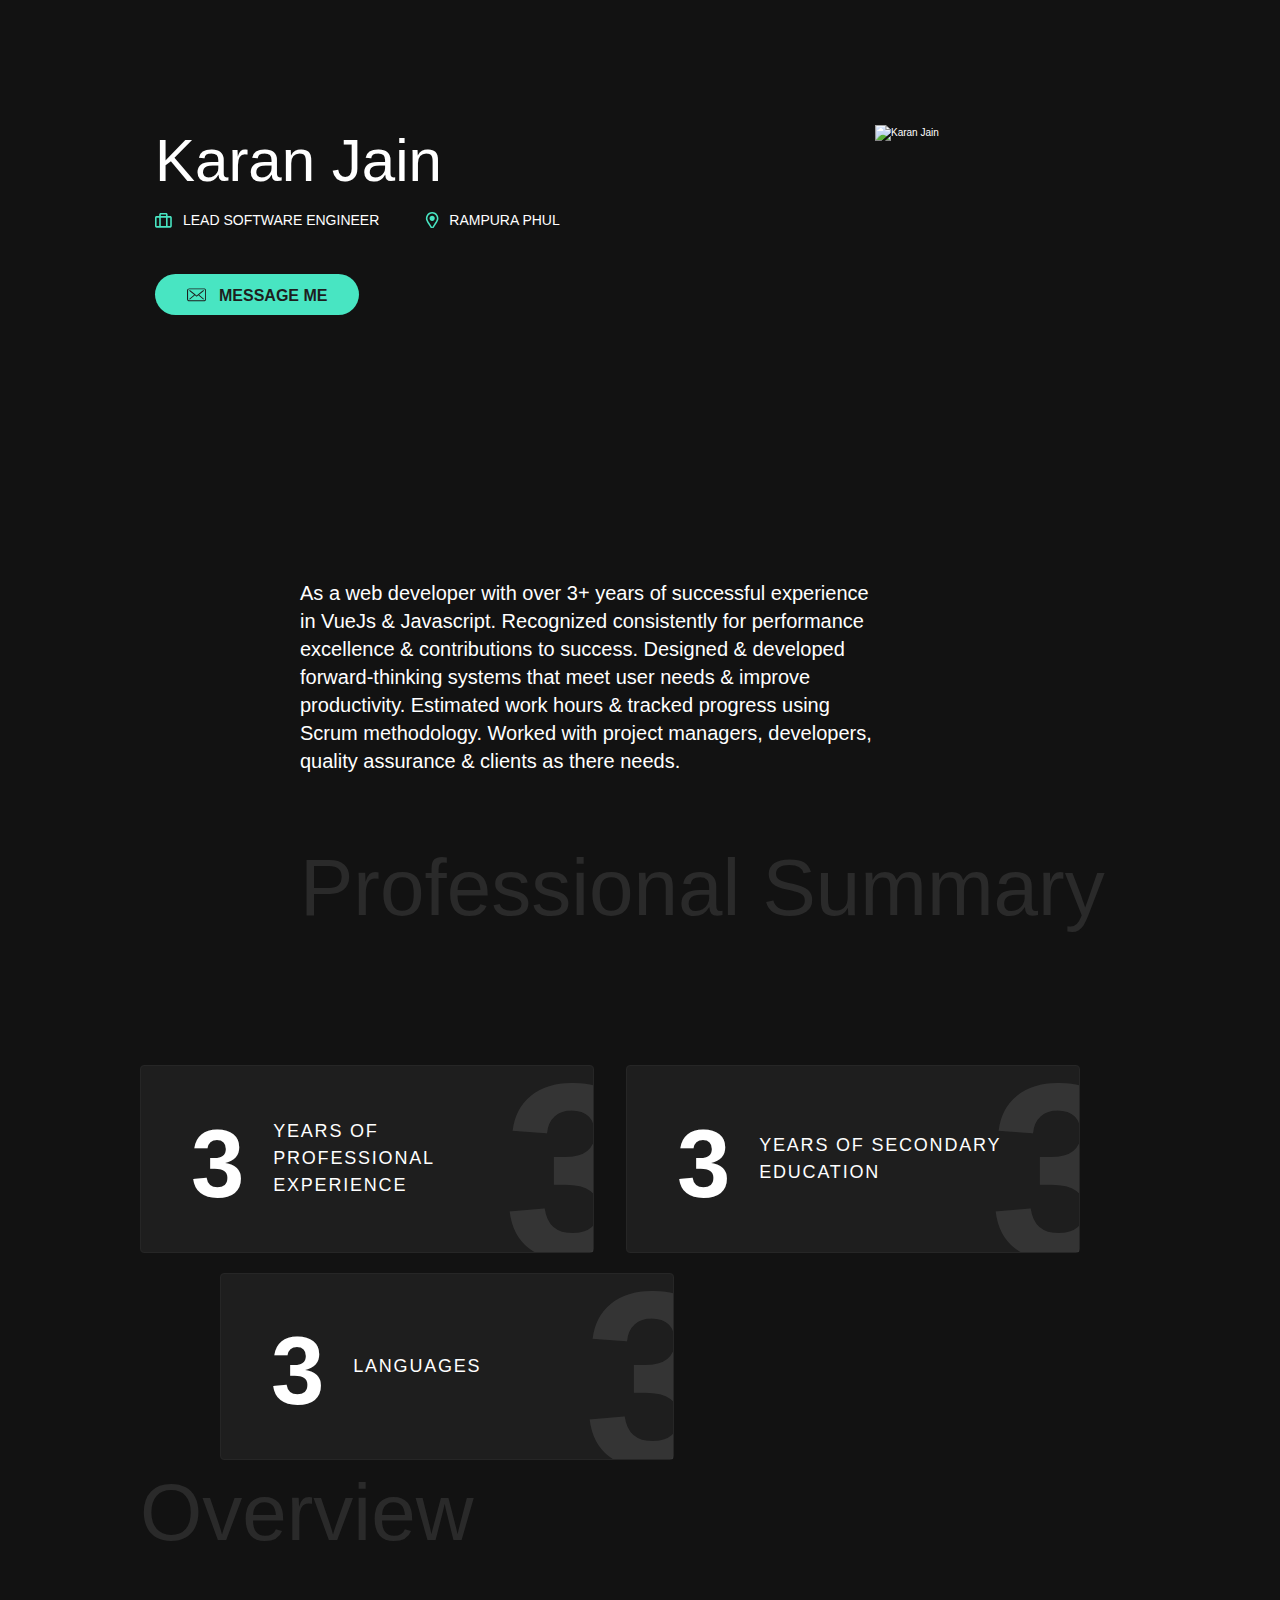
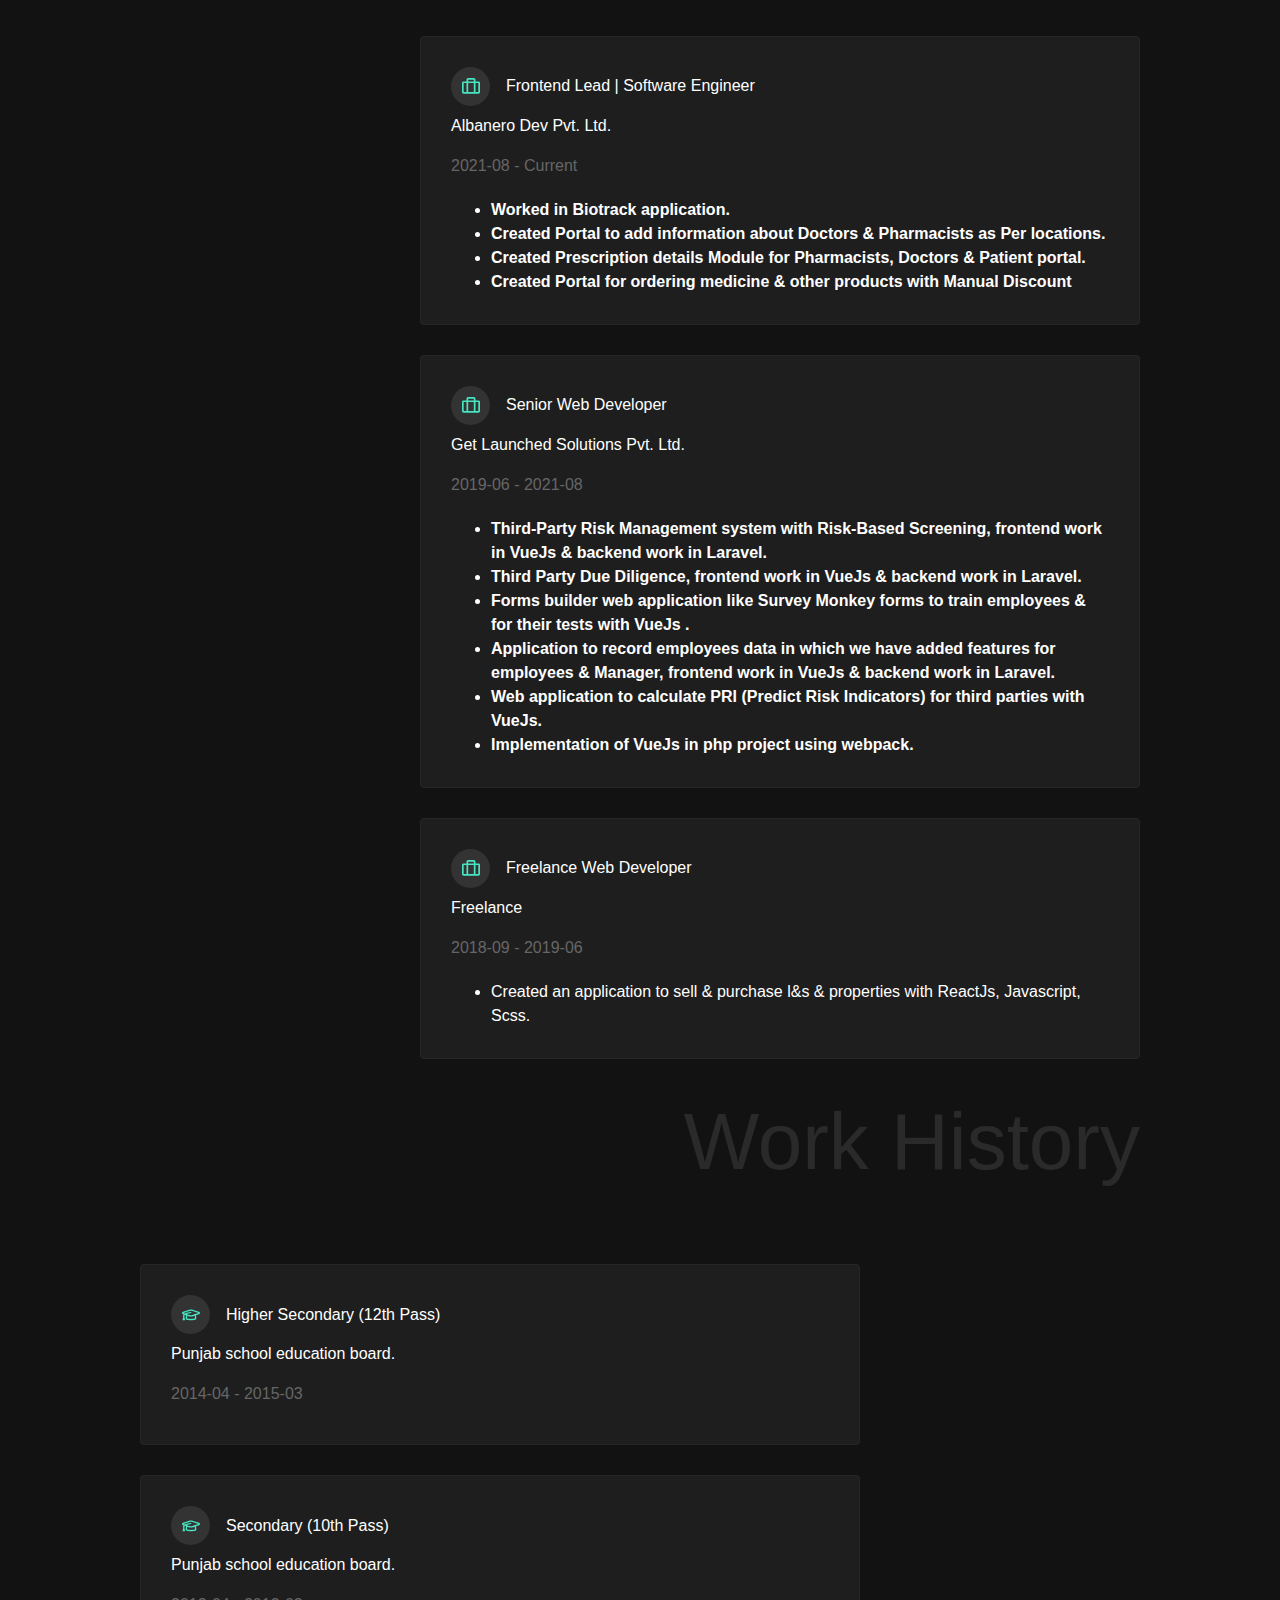
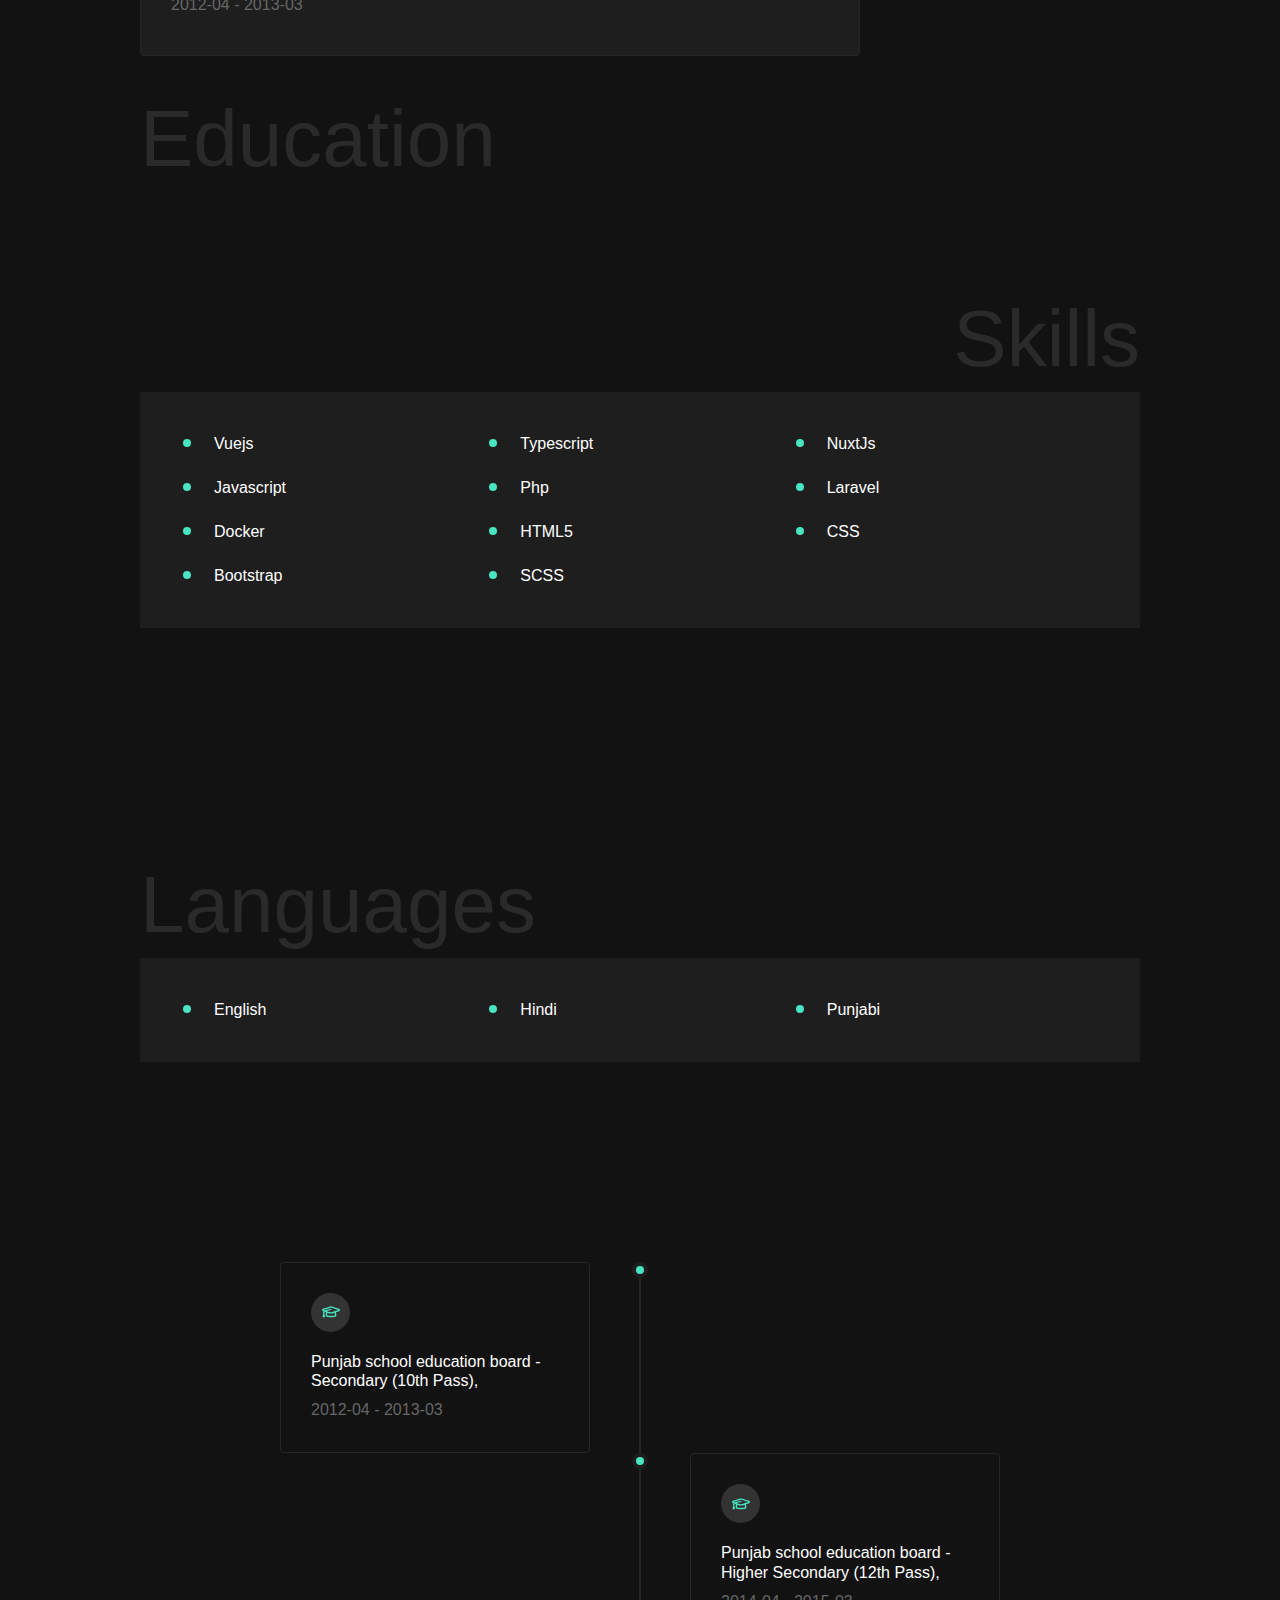
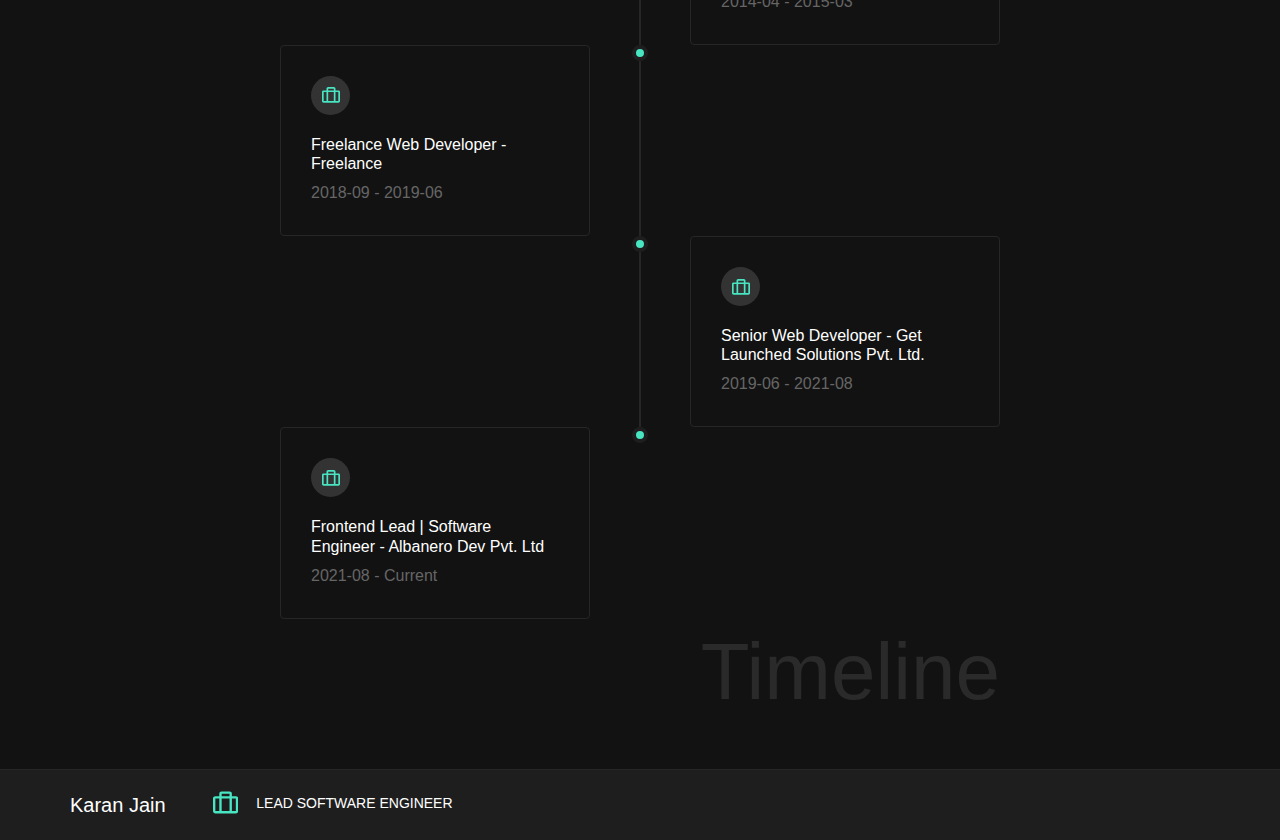
==== commit c0699b14: "Update index.html" ====
--- a/index.html
+++ b/index.html
@@ -28,7 +28,7 @@
           <div>
             <div class="_1Z1Li">
               <div class="_2xEv3">
-                <a class="_24eLi" href="#summary"><span>Professional Summary</span></a>
+                <a class="_24eLi" href="#summary">Professional Summary</a>
               </div>
               <div class="_2xEv3">
                 <a class="_24eLi" href="#overview">Overview</a>
@@ -177,7 +177,7 @@
                             </div>
                             <div class="ZUgdC">3</div>
                             <div class="_20Hj0">
-                              <span>years of post-secondary education</span>
+                              <span>years of secondary education</span>
                             </div>
                           </div>
                         </div>
@@ -347,10 +347,10 @@
                           </div>
                           <div class="qV4xr">Freelance</div>
                           <div class="_2oKoS">
-                            2018-01
+                            2018-09
                             <!-- -->
                             -
-                            <!-- -->2018-05
+                            <!-- -->2019-06
                           </div>
                           <div class="_2Slba">
                             <span class="_120ZT"><span>
@@ -704,10 +704,10 @@
                                   <!-- -->Freelance
                                 </div>
                                 <div class="_1_ScT">
-                                  2018-01
-                                  <!-- -->
-                                  -
-                                  <!-- -->2018-05
+                                  2018-09
+                                  <!-- -->
+                                  -
+                                  <!-- -->2019-06
                                 </div>
                               </div>
                             </div>
--- a/css/style.css
+++ b/css/style.css
@@ -0,0 +1,2252 @@
+/*!
+    * Bootstrap Reboot v4.4.1 (https://getbootstrap.com/)
+    * Copyright 2011-2019 The Bootstrap Authors
+    * Copyright 2011-2019 Twitter, Inc.
+    * Licensed under MIT (https://github.com/twbs/bootstrap/blob/master/LICENSE)
+    * Forked from Normalize.css, licensed MIT (https://github.com/necolas/normalize.css/blob/master/LICENSE.md)
+    */
+*,
+:after,
+:before {
+  box-sizing: border-box;
+}
+
+html {
+  scroll-behavior: smooth;
+  font-family: sans-serif;
+  line-height: 1.15;
+  -webkit-text-size-adjust: 100%;
+  -webkit-tap-highlight-color: rgba(0, 0, 0, 0);
+}
+
+article,
+aside,
+figcaption,
+figure,
+footer,
+header,
+hgroup,
+main,
+nav,
+section {
+  display: block;
+}
+
+body {
+  font-family: -apple-system, BlinkMacSystemFont, HK Grotesk, Segoe UI, Roboto,
+    Helvetica Neue, Arial, Noto Sans, sans-serif, Apple Color Emoji,
+    Segoe UI Emoji, Segoe UI Symbol, Noto Color Emoji;
+  font-size: 1rem;
+  font-weight: 400;
+  line-height: 1.5;
+  color: #212529;
+  text-align: left;
+  background-color: #fff;
+}
+
+[tabindex="-1"]:focus:not(:focus-visible) {
+  outline: 0 !important;
+}
+
+hr {
+  box-sizing: content-box;
+  height: 0;
+  overflow: visible;
+}
+
+h1,
+h2,
+h3,
+h4,
+h5,
+h6 {
+  margin-top: 0;
+  margin-bottom: 0.5rem;
+}
+
+p {
+  margin-top: 0;
+  margin-bottom: 1rem;
+}
+
+abbr[data-original-title],
+abbr[title] {
+  text-decoration: underline;
+  text-decoration: underline dotted;
+  cursor: help;
+  border-bottom: 0;
+  text-decoration-skip-ink: none;
+}
+
+address {
+  font-style: normal;
+  line-height: inherit;
+}
+
+address,
+dl,
+ol,
+ul {
+  margin-bottom: 1rem;
+}
+
+dl,
+ol,
+ul {
+  margin-top: 0;
+}
+
+ol ol,
+ol ul,
+ul ol,
+ul ul {
+  margin-bottom: 0;
+}
+
+dt {
+  font-weight: 700;
+}
+
+dd {
+  margin-bottom: 0.5rem;
+  margin-left: 0;
+}
+
+blockquote {
+  margin: 0 0 1rem;
+}
+
+b,
+strong {
+  font-weight: bolder;
+}
+
+small {
+  font-size: 80%;
+}
+
+sub,
+sup {
+  position: relative;
+  font-size: 75%;
+  line-height: 0;
+  vertical-align: baseline;
+}
+
+sub {
+  bottom: -0.25em;
+}
+
+sup {
+  top: -0.5em;
+}
+
+a {
+  color: #007bff;
+  text-decoration: none;
+  background-color: transparent;
+}
+
+a:hover {
+  color: #0056b3;
+  text-decoration: underline;
+}
+
+a:not([href]),
+a:not([href]):hover {
+  color: inherit;
+  text-decoration: none;
+}
+
+code,
+kbd,
+pre,
+samp {
+  font-family: SFMono-Regular, Menlo, Monaco, Consolas, Liberation Mono,
+    Courier New, monospace;
+  font-size: 1em;
+}
+
+pre {
+  margin-top: 0;
+  margin-bottom: 1rem;
+  overflow: auto;
+}
+
+figure {
+  margin: 0 0 1rem;
+}
+
+img {
+  border-style: none;
+}
+
+img,
+svg {
+  vertical-align: middle;
+}
+
+svg {
+  overflow: hidden;
+}
+
+table {
+  border-collapse: collapse;
+}
+
+caption {
+  padding-top: 0.75rem;
+  padding-bottom: 0.75rem;
+  color: #6c757d;
+  text-align: left;
+  caption-side: bottom;
+}
+
+th {
+  text-align: inherit;
+}
+
+label {
+  display: inline-block;
+  margin-bottom: 0.5rem;
+}
+
+button {
+  border-radius: 0;
+}
+
+button:focus {
+  outline: 1px dotted;
+  outline: 5px auto -webkit-focus-ring-color;
+}
+
+button,
+input,
+optgroup,
+select,
+textarea {
+  margin: 0;
+  font-family: inherit;
+  font-size: inherit;
+  line-height: inherit;
+}
+
+button,
+input {
+  overflow: visible;
+}
+
+button,
+select {
+  text-transform: none;
+}
+
+select {
+  word-wrap: normal;
+}
+
+[type="button"],
+[type="reset"],
+[type="submit"],
+button {
+  -webkit-appearance: button;
+}
+
+[type="button"]:not(:disabled),
+[type="reset"]:not(:disabled),
+[type="submit"]:not(:disabled),
+button:not(:disabled) {
+  cursor: pointer;
+}
+
+[type="button"]::-moz-focus-inner,
+[type="reset"]::-moz-focus-inner,
+[type="submit"]::-moz-focus-inner,
+button::-moz-focus-inner {
+  padding: 0;
+  border-style: none;
+}
+
+input[type="checkbox"],
+input[type="radio"] {
+  box-sizing: border-box;
+  padding: 0;
+}
+
+input[type="date"],
+input[type="datetime-local"],
+input[type="month"],
+input[type="time"] {
+  -webkit-appearance: listbox;
+}
+
+textarea {
+  overflow: auto;
+  resize: vertical;
+}
+
+fieldset {
+  min-width: 0;
+  padding: 0;
+  margin: 0;
+  border: 0;
+}
+
+legend {
+  display: block;
+  width: 100%;
+  max-width: 100%;
+  padding: 0;
+  margin-bottom: 0.5rem;
+  font-size: 1.5rem;
+  line-height: inherit;
+  color: inherit;
+  white-space: normal;
+}
+
+progress {
+  vertical-align: baseline;
+}
+
+[type="number"]::-webkit-inner-spin-button,
+[type="number"]::-webkit-outer-spin-button {
+  height: auto;
+}
+
+[type="search"] {
+  outline-offset: -2px;
+  -webkit-appearance: none;
+}
+
+[type="search"]::-webkit-search-decoration {
+  -webkit-appearance: none;
+}
+
+::-webkit-file-upload-button {
+  font: inherit;
+  -webkit-appearance: button;
+}
+
+output {
+  display: inline-block;
+}
+
+summary {
+  display: list-item;
+  cursor: pointer;
+}
+
+template {
+  display: none;
+}
+
+[hidden] {
+  display: none !important;
+}
+
+*,
+:after,
+:before {
+  box-sizing: inherit;
+  outline: none;
+}
+
+html {
+  box-sizing: border-box;
+  font-family: HK Grotesk, sans-serif;
+  font-size: 10px;
+  -webkit-font-smoothing: antialiased;
+  line-height: 1.5;
+}
+
+body {
+  padding: 0;
+  margin: 0;
+}
+
+button:focus {
+  outline: none;
+}
+
+._2OC50 {
+  width: 100%;
+  padding: 1.5rem 3rem;
+  border-bottom-width: 0.1rem;
+  border-bottom-style: solid;
+}
+
+[skinmode="dark"] ._2OC50 {
+  border-bottom-color: #2a2a2a;
+}
+
+[skinmode="light"] ._2OC50 {
+  border-bottom-color: #dae6f1;
+}
+
+[skinmode="dark"] ._2OC50 {
+  background-color: #1e1e1e;
+}
+
+[skinmode="light"] ._2OC50 {
+  background-color: #fff;
+}
+
+._2OC50 .o2iXn {
+  cursor: pointer;
+  fill: none;
+}
+
+._1K3Q2 {
+  max-width: 114rem;
+  margin: 0 auto;
+}
+
+._2K0Z7 {
+  max-width: 101.7rem;
+  background-color: #fff;
+  font-family: HK Grotesk, sans-serif;
+  line-height: 1.33;
+}
+
+._2K0Z7,
+.XItHx {
+  width: 100%;
+  margin: 0 auto;
+}
+
+.XItHx {
+  position: relative;
+  min-height: 0.1rem;
+  box-sizing: border-box;
+  padding-right: 1rem;
+  padding-left: 1rem;
+}
+
+@media (min-width: 768px) {
+  .XItHx {
+    max-width: 102.2rem;
+    padding-right: 1.4rem;
+    padding-left: 1.4rem;
+  }
+}
+
+@media (min-width: 1140px) {
+  .XItHx {
+    max-width: 117.4rem;
+    padding-right: 1.7rem;
+    padding-left: 1.7rem;
+  }
+}
+
+@media (min-width: 768px) {
+  ._25MwN {
+    padding: 0 5% 0 45%;
+    background-position: left 6rem top;
+    background-size: auto 80%;
+    text-align: left;
+  }
+}
+
+@media (min-width: 1140px) {
+  ._25MwN {
+    padding: 0 7% 0 36%;
+    background-position: left 11rem top;
+    background-size: auto 100%;
+  }
+}
+
+@media (min-width: 1500px) {
+  ._25MwN {
+    padding: 0 0 0 33%;
+    background-position: left 11rem top;
+    background-size: auto 100%;
+  }
+}
+
+@media (min-width: 1920px) {
+  ._25MwN {
+    padding: 0 0 0 30%;
+  }
+}
+
+._3kpQs {
+  padding: 0;
+  margin: 0;
+  color: #838fa0;
+  font-size: 1.6rem;
+}
+
+.DgZgJ {
+  color: #233143;
+  font-size: 1.8rem;
+}
+
+@media (min-width: 768px) {
+  ._2SHSn {
+    max-width: 50rem;
+  }
+}
+
+._3B9H_ {
+  padding: 0;
+  margin: 0;
+  font-size: 3.5rem;
+  font-weight: 500;
+  line-height: 1.25;
+}
+
+@media (min-width: 768px) {
+  ._3B9H_ {
+    font-size: 4.4rem;
+  }
+}
+
+._1P-qU {
+  width: 100%;
+  height: 5.2rem;
+  padding: 1.5rem 2.5rem 1.3rem;
+  border: 0;
+  margin-top: 2rem;
+  margin-bottom: 2rem;
+  background-color: #e44747;
+  border-radius: 3.2rem;
+  color: #fff;
+  cursor: pointer;
+  font-size: 1.6rem;
+  font-weight: 700;
+  line-height: 5.2rem;
+  outline: none;
+  text-transform: uppercase;
+  user-select: none;
+  vertical-align: middle;
+  white-space: normal;
+}
+
+._1P-qU:hover {
+  color: #fff;
+  text-decoration: none;
+}
+
+._3pmOJ {
+  margin-top: 2rem;
+  margin-bottom: 2rem;
+}
+
+._2OG5V {
+  position: sticky;
+  z-index: 2;
+  top: 0;
+  width: 100%;
+  height: 10.4rem;
+  background: linear-gradient(90deg, #fff, #b8dbf7);
+}
+
+@media only screen and (max-width: 991px) {
+  ._2OG5V {
+    height: auto;
+  }
+}
+
+._3BcMY {
+  position: fixed;
+  z-index: 2;
+  top: 0;
+}
+
+._1UX1I {
+  display: flex;
+  width: 100%;
+  max-width: 114em;
+  flex-direction: row;
+  align-items: center;
+  justify-content: space-between;
+  padding: 0;
+  margin: 0 auto;
+}
+
+@media only screen and (max-width: 991px) {
+  ._1UX1I {
+    flex-direction: column;
+    align-self: center;
+    justify-content: center;
+    padding: 2rem 0;
+  }
+}
+
+._263dk {
+  display: flex;
+  flex-direction: row;
+  align-items: center;
+}
+
+@media only screen and (max-width: 991px) {
+  ._263dk {
+    flex-direction: column;
+  }
+}
+
+._1QsZT {
+  margin: 0 0 0 2.2rem;
+  text-align: left;
+}
+
+@media only screen and (max-width: 991px) {
+  ._1QsZT {
+    margin: 1.5rem;
+    text-align: center;
+  }
+}
+
+._33pGQ {
+  margin-bottom: 1rem;
+  color: #233143;
+  font-size: 2rem;
+  font-weight: 700;
+  line-height: 1.2;
+}
+
+.GqC6G {
+  margin-bottom: 0;
+  color: #233143;
+  font-size: 1.6rem;
+  line-height: 1.5;
+}
+
+._15aY5 {
+  display: flex;
+  flex: 1;
+  justify-content: flex-end;
+}
+
+._2aPOf {
+  min-width: 16rem;
+  padding: 1.3rem 4.3rem;
+  border: none;
+  background-color: #3983fa;
+  color: #fff;
+  font-weight: 600;
+}
+
+._1Z1Li,
+._2aPOf {
+  text-transform: uppercase;
+  font-family: HK Grotesk, sans-serif;
+  font-size: 1.4rem;
+}
+
+._1Z1Li {
+  position: fixed;
+  z-index: 1;
+  top: 12rem;
+  left: 4rem;
+  display: none;
+  width: 34rem;
+  padding: 2rem;
+  border-radius: 0.4rem;
+  letter-spacing: 0.2rem;
+  line-height: 3rem;
+  text-align: right;
+}
+
+[skinmode="dark"] ._1Z1Li {
+  background-color: rgba(28, 28, 28, 0.8);
+}
+
+[skinmode="light"] ._1Z1Li {
+  background-color: rgba(248, 249, 250, 0.8);
+}
+
+[skinmode="dark"] ._1Z1Li {
+  color: #fff;
+}
+
+[skinmode="light"] ._1Z1Li {
+  color: #909bb6;
+}
+
+@media only screen and (min-width: 1920px) {
+  ._1Z1Li {
+    display: block;
+  }
+}
+
+@media only screen and (min-width: 2560px) {
+  ._1Z1Li {
+    left: 35rem;
+  }
+}
+
+._2temd {
+  top: 16.6rem;
+}
+
+._2xEv3 {
+  margin-bottom: 1rem;
+  cursor: pointer;
+}
+
+._2xEv3:last-of-type {
+  margin-bottom: 0;
+}
+
+._24eLi {
+  display: block;
+  color: #fff;
+  text-decoration: none;
+  height: 3rem;
+  padding-top: 0.2rem;
+  padding-right: 2rem;
+  padding-left: 2rem;
+  border-radius: 0.2rem;
+  transition: background-color 0.1s linear;
+}
+._24eLi:hover {
+  color: #fff;
+  text-decoration: none;
+}
+
+[skinmode="dark"] ._24eLi:hover {
+  background-color: #282828;
+}
+
+[skinmode="light"] ._24eLi:hover {
+  background-color: #eef3fa;
+}
+
+._24eLi._2cfmx {
+  font-weight: 600;
+}
+
+[skinmode="dark"] ._24eLi._2cfmx {
+  color: #48e5c2;
+}
+
+[skinmode="light"] ._24eLi._2cfmx {
+  color: #3983fa;
+}
+
+._2KlOO {
+  width: 100%;
+}
+
+._3RfhZ {
+  display: none;
+  height: 62rem;
+}
+
+@media only screen and (min-width: 1920px) {
+  ._3RfhZ {
+    display: block;
+  }
+}
+
+._3029R {
+  position: absolute;
+  display: flex;
+  flex-direction: column;
+  align-items: center;
+  justify-content: center;
+  border-width: 0.1rem;
+  border-style: dashed;
+  border-radius: 3;
+  font-size: 1.6rem;
+}
+
+[skinmode="dark"] ._3029R {
+  background-color: #121212;
+}
+
+[skinmode="light"] ._3029R {
+  background-color: #f2f4f9;
+}
+
+[skinmode="dark"] ._3029R {
+  border-color: #858585;
+}
+
+[skinmode="light"] ._3029R {
+  border-color: #949fb8;
+}
+
+[skinmode="dark"] ._3029R {
+  color: #858585;
+}
+
+[skinmode="light"] ._3029R {
+  color: #949fb8;
+}
+
+.xsj0j {
+  margin-bottom: 1.2rem;
+}
+
+._2ah_K {
+  position: relative;
+  display: flex;
+  overflow: hidden;
+  align-items: center;
+  padding-top: 3em;
+  padding-bottom: 3em;
+}
+
+[skinmode="dark"] ._2ah_K {
+  background-color: #121212;
+}
+
+[skinmode="light"] ._2ah_K {
+  background-color: #f7f8fa;
+}
+
+@media only screen and (min-width: 992px) {
+  ._2ah_K {
+    min-height: 50em;
+    padding-top: 4.5em;
+    padding-bottom: 4.5em;
+  }
+}
+
+.pZTVp {
+  position: absolute;
+  top: 0;
+  bottom: 0;
+  overflow: hidden;
+  width: 18%;
+  max-height: 140em;
+  background-position: top;
+  background-size: cover;
+  opacity: 0.6;
+}
+
+@media only screen and (max-width: 991px) {
+  .pZTVp {
+    display: none;
+  }
+}
+
+[skinmode="dark"] .pZTVp {
+  opacity: 0.4;
+}
+
+._2ah_K:not(.vPhQL) .pZTVp {
+  right: 0;
+  filter: FlipH;
+  transform: scaleX(-1);
+}
+
+.pZTVp:before {
+  position: absolute;
+  top: 0;
+  right: -0.1em;
+  bottom: 0;
+  left: 50%;
+  background: linear-gradient(90deg, rgba(247, 248, 250, 0), #f7f8fa);
+  content: "";
+}
+
+[skinmode="dark"] .pZTVp:before {
+  background: linear-gradient(90deg, rgba(18, 18, 18, 0), #121212);
+}
+
+.pZTVp:after {
+  position: absolute;
+  top: calc(140em - 30%);
+  right: 0;
+  bottom: 0;
+  left: 0;
+  background: linear-gradient(180deg, rgba(247, 248, 250, 0), #f7f8fa);
+  content: "";
+}
+
+[skinmode="dark"] .pZTVp:after {
+  background: linear-gradient(180deg, rgba(18, 18, 18, 0), #121212);
+}
+
+.mQc-W {
+  position: relative;
+  width: 114em;
+  max-width: 100%;
+  margin: 0 auto;
+}
+
+@media only screen and (max-width: 991px) {
+  .mQc-W {
+    padding-right: 3em;
+    padding-left: 3em;
+  }
+}
+
+@media only screen and (min-width: 992px) {
+  .mQc-W {
+    padding-right: 7em;
+    padding-left: 7em;
+  }
+}
+
+._3-zUs {
+  max-width: 114em;
+  padding: 0 1.5em;
+  margin: 0 auto;
+}
+
+@media only screen and (min-width: 992px) {
+  ._3-zUs {
+    display: flex;
+    flex-direction: row-reverse;
+    align-items: flex-start;
+    padding-top: 5em;
+    padding-bottom: 5em;
+  }
+}
+
+@media only screen and (min-width: 992px) and (max-width: 1199px) {
+  ._3-zUs {
+    max-width: 96em;
+  }
+}
+
+._3pJeh {
+  width: 25em;
+  margin: 0 auto;
+}
+
+@media only screen and (max-width: 991px) {
+  ._3u9Lq ._3pJeh {
+    margin: 0 auto 3.4em;
+  }
+}
+
+._1-uOx {
+  position: relative;
+  width: 25em;
+  height: 25em;
+}
+
+._1-uOx img {
+  width: 100%;
+}
+
+@media only screen and (min-width: 992px) {
+  ._1m93P {
+    flex: 1 1 0;
+    margin-right: 20em;
+  }
+
+  ._3-zUs:not(._2jSvF) ._1m93P {
+    display: flex;
+    flex-direction: column;
+    justify-content: center;
+  }
+}
+
+@media only screen and (max-width: 991px) {
+  ._2xNVx {
+    display: flex;
+  }
+
+  ._3u9Lq ._2xNVx {
+    flex-direction: column-reverse;
+  }
+
+  ._3-zUs:not(._3u9Lq) ._2xNVx {
+    flex-direction: column;
+    align-items: center;
+  }
+}
+
+._26mpz {
+  margin: 0;
+  font-size: 3em;
+  font-weight: 500;
+  line-height: 1.2;
+}
+
+@media only screen and (max-width: 991px) {
+  ._26mpz {
+    margin-top: 0.8em;
+  }
+}
+
+@media only screen and (min-width: 992px) {
+  ._26mpz {
+    font-size: 6em;
+  }
+}
+
+._3w5Z2 {
+  margin-top: 1em;
+}
+
+@media only screen and (min-width: 992px) {
+  ._3w5Z2 {
+    display: flex;
+  }
+}
+
+.LYbB0 {
+  font-size: 1.4em;
+  line-height: 1.9;
+  text-transform: uppercase;
+}
+
+@media only screen and (min-width: 992px) {
+  .LYbB0:not(:last-child) {
+    margin-right: 3.2em;
+  }
+}
+
+@media only screen and (max-width: 991px) {
+  .LYbB0:not(:last-child) {
+    margin-bottom: 0.6em;
+  }
+}
+
+.LYbB0 svg {
+  margin: -0.2em 0.8em 0 0;
+  vertical-align: middle;
+}
+
+[skinmode="dark"] .LYbB0 svg {
+  color: #48e5c2;
+}
+
+[skinmode="light"] .LYbB0 svg {
+  color: #3983fa;
+}
+
+._1bv13 {
+  margin-left: -0.2em;
+}
+
+._1JmqE {
+  position: absolute;
+  z-index: 1;
+  right: -11em;
+  bottom: 123%;
+  width: 29em;
+  padding: 1em;
+  font-size: 2.2em;
+  line-height: 1.6em;
+  opacity: 0;
+  text-align: left;
+  visibility: hidden;
+}
+
+[skinmode="dark"] ._1JmqE,
+[skinmode="light"] ._1JmqE {
+  color: #fff;
+}
+
+[skinmode="dark"] ._1JmqE,
+[skinmode="light"] ._1JmqE {
+  background-color: #65646b;
+}
+
+._1JmqE:before {
+  position: absolute;
+  bottom: -0.5em;
+  left: calc(50% - 1em);
+  display: block;
+  width: 0;
+  height: 0;
+  border-top-width: 0.6em;
+  border-top-style: solid;
+  border-right: 0.6em solid transparent;
+  border-left: 0.6em solid transparent;
+  content: "";
+}
+
+[skinmode="dark"] ._1JmqE:before,
+[skinmode="light"] ._1JmqE:before {
+  border-top-color: #65646b;
+}
+
+._3DTq5 {
+  width: 20em;
+  font-size: 1.2em;
+}
+
+@media only screen and (min-width: 992px) {
+  ._3DTq5 {
+    font-size: 1.3em;
+  }
+}
+
+:not(:hover) > ._3DTq5 {
+  opacity: 0;
+  visibility: hidden;
+}
+
+._1Jvfx {
+  position: relative;
+  display: inline-flex;
+}
+
+@media only screen and (min-width: 992px) {
+  ._1Jvfx {
+    margin-top: 4em;
+  }
+
+  ._2jSvF ._1Jvfx {
+    margin-top: 2em;
+  }
+}
+
+@media only screen and (max-width: 991px) {
+  ._1Jvfx {
+    justify-content: center;
+    text-align: center;
+  }
+
+  ._3u9Lq ._1Jvfx {
+    position: static;
+    top: 23em;
+    right: 0;
+    left: 0;
+  }
+}
+
+._1Jvfx:hover ._1JmqE {
+  opacity: 1;
+  visibility: visible;
+}
+
+._1Jvfx:hover ._3DTq5 {
+  right: unset;
+  bottom: 100%;
+  left: 50%;
+  transform: translateX(-50%);
+}
+
+._23LZP {
+  display: inline-block;
+  padding: 0.2em 2em 0;
+  border: 0;
+  border-radius: 3.2em;
+  cursor: pointer;
+  font-size: 1.6em;
+  font-weight: 600;
+  line-height: 2.4;
+  text-decoration: none !important;
+  text-transform: uppercase;
+}
+
+[skinmode="dark"] ._23LZP {
+  background-color: #48e5c2;
+}
+
+[skinmode="light"] ._23LZP {
+  background-color: #e44747;
+}
+
+[skinmode="dark"] ._23LZP {
+  color: #1e1e1e;
+}
+
+[skinmode="light"] ._23LZP {
+  color: #fff;
+}
+
+[skinmode="dark"] ._23LZP:hover {
+  color: #1e1e1e;
+}
+
+[skinmode="light"] ._23LZP:hover {
+  color: #fff;
+}
+
+@media only screen and (max-width: 991px) {
+  ._3-zUs:not(._3u9Lq) ._23LZP {
+    width: 100%;
+    max-width: 20em;
+    margin-top: 1em;
+  }
+}
+
+._23LZP[disabled] {
+  cursor: not-allowed;
+}
+
+._2-5Uc {
+  margin: -0.2em 0.8em 0 0;
+}
+
+@media only screen and (max-width: 991px) {
+  ._3-zUs:not(._3u9Lq) ._1gnoc {
+    display: flex;
+    flex-direction: column-reverse;
+  }
+}
+
+.roN9b {
+  position: relative;
+}
+
+@media only screen and (max-width: 991px) {
+  .roN9b {
+    margin-top: 6em;
+  }
+}
+
+@media only screen and (min-width: 992px) {
+  .roN9b {
+    margin-top: 4em;
+  }
+}
+
+._1_6Pw {
+  position: absolute;
+  top: -2em;
+  right: 0;
+}
+
+[skinmode="dark"] ._1_6Pw {
+  color: #282828;
+}
+
+[skinmode="light"] ._1_6Pw {
+  color: #ebf0f5;
+}
+
+@media only screen and (max-width: 991px) {
+  ._1_6Pw {
+    top: -3em;
+  }
+}
+
+._39wby {
+  position: relative;
+  min-height: 2.4em;
+  padding-right: 2em;
+  margin: 0.6em auto 0;
+  font-size: 2em;
+  font-style: italic;
+  font-weight: 300;
+  line-height: 1.5;
+}
+
+@media only screen and (min-width: 992px) {
+  ._39wby {
+    padding-right: 5em;
+  }
+}
+
+.RmyXl {
+  margin-top: 2.4em;
+  font-size: 1.4em;
+  text-align: right;
+}
+
+[skinmode="dark"] .RmyXl {
+  color: #666;
+}
+
+[skinmode="light"] .RmyXl {
+  color: #9fa5b4;
+}
+
+@media only screen and (max-width: 991px) {
+  ._2kzwN {
+    margin: 1.5em -3em 2.4em;
+  }
+}
+
+._2_eUi {
+  font-size: 6.2em;
+  font-weight: 500;
+  hyphens: auto;
+  line-height: 0.82;
+  word-wrap: break-word;
+}
+
+[skinmode="dark"] ._2_eUi {
+  color: #2a2a2a;
+}
+
+[skinmode="light"] ._2_eUi {
+  color: #ebf0f5;
+}
+
+@media only screen and (min-width: 992px) {
+  ._2_eUi {
+    margin-bottom: 0;
+    font-size: 8em;
+  }
+}
+
+._1C8rA {
+  padding: 3em;
+  border-width: 0.1em;
+  border-style: solid;
+  border-radius: 0.4em;
+}
+
+[skinmode="dark"] ._1C8rA {
+  background-color: #1e1e1e;
+}
+
+[skinmode="light"] ._1C8rA {
+  background-color: #fff;
+}
+
+[skinmode="dark"] ._1C8rA {
+  border-color: #262626;
+}
+
+[skinmode="light"] ._1C8rA {
+  border-color: #d9e6f1;
+}
+
+._32q_u {
+  display: flex;
+  width: 3.9em;
+  height: 3.9em;
+  align-items: center;
+  justify-content: center;
+  border-radius: 50%;
+}
+
+[skinmode="dark"] ._32q_u {
+  background-color: #333;
+}
+
+[skinmode="light"] ._32q_u {
+  background-color: #e4f0fe;
+}
+
+[skinmode="dark"] ._32q_u {
+  color: #48e5c2;
+}
+
+[skinmode="light"] ._32q_u {
+  color: #3983fa;
+}
+
+._3P2RQ {
+  display: flex;
+  align-items: center;
+}
+
+._3Xe-h {
+  margin: 0 0 0 1em;
+  font-weight: 500;
+  line-height: 1.5;
+}
+
+._3Xe-h,
+.qV4xr {
+  font-size: 1.6em;
+}
+
+.qV4xr {
+  margin-top: 0.5em;
+}
+
+._2oKoS {
+  margin-top: 1em;
+  font-size: 1.6em;
+}
+
+[skinmode="dark"] ._2oKoS {
+  color: #666;
+}
+
+[skinmode="light"] ._2oKoS {
+  color: #9fa5b4;
+}
+
+@media only screen and (min-width: 992px) {
+  .Pj-VQ {
+    margin-top: 5em;
+  }
+
+  ._350uR .Pj-VQ {
+    text-align: right;
+  }
+
+  ._350uR .bUQPs {
+    padding-left: 28em;
+  }
+
+  .B7IkS:not(._350uR) .bUQPs {
+    padding-right: 28em;
+  }
+}
+
+@media only screen and (min-width: 992px) {
+  ._3PVnD {
+    max-width: 74em;
+  }
+}
+
+._3PVnD:not(:last-child) {
+  margin-bottom: 3em;
+}
+
+._2Slba {
+  margin-top: 2em;
+}
+
+._120ZT {
+  font-size: 1.6em;
+}
+
+._1sxhZ {
+  padding: 0;
+  border: 0;
+  margin-top: 0.6em;
+  background: none;
+  font-size: 1.8em;
+  font-weight: 600;
+  text-decoration: underline;
+}
+
+[skinmode="dark"] ._1sxhZ {
+  color: #48e5c2;
+}
+
+[skinmode="light"] ._1sxhZ {
+  color: #3983fa;
+}
+
+.BA8tz {
+  display: flex;
+  align-items: center;
+  margin-bottom: 0.8em;
+}
+
+.o9Dr1 {
+  margin: 0 0 0 1em;
+  font-weight: 500;
+  line-height: 1.5;
+}
+
+._3wf9y,
+.o9Dr1 {
+  font-size: 1.6em;
+}
+
+._3wf9y {
+  margin-bottom: 1em;
+}
+
+._1lL20 {
+  margin-bottom: 0.5em;
+  font-size: 1.6em;
+}
+
+[skinmode="dark"] ._1lL20 {
+  color: #666;
+}
+
+[skinmode="light"] ._1lL20 {
+  color: #9fa5b4;
+}
+
+@media only screen and (min-width: 992px) {
+  ._12A7- {
+    margin-top: 5em;
+  }
+
+  ._2C7oM ._12A7- {
+    text-align: right;
+  }
+
+  ._2C7oM ._3N34k {
+    padding-left: 28em;
+  }
+
+  ._3vPTs:not(._2C7oM) ._3N34k {
+    padding-right: 28em;
+  }
+}
+
+@media only screen and (min-width: 992px) {
+  ._3wg2w {
+    max-width: 74em;
+  }
+}
+
+._3wg2w:not(:first-child) {
+  margin-top: 3em;
+}
+
+._2eYwH {
+  margin-top: 2em;
+}
+
+.f6ZiB {
+  font-size: 1.6em;
+}
+
+.Gn2jW {
+  padding: 0;
+  border: 0;
+  margin-top: 0.6em;
+  background: none;
+  font-size: 1.8em;
+  font-weight: 600;
+  text-decoration: underline;
+}
+
+[skinmode="dark"] .Gn2jW {
+  color: #48e5c2;
+}
+
+[skinmode="light"] .Gn2jW {
+  color: #3983fa;
+}
+
+._3QuIE {
+  display: flex;
+  flex-direction: column;
+}
+
+@media only screen and (min-width: 992px) {
+  ._3QuIE {
+    flex-direction: column-reverse;
+  }
+
+  ._3QuIE.XYeFn {
+    align-items: flex-end;
+  }
+}
+
+@media only screen and (min-width: 992px) {
+  ._2eLrD {
+    margin-top: 4em;
+  }
+}
+
+@media only screen and (min-width: 992px) {
+  ._38YsD {
+    width: 74em;
+    max-width: 100%;
+  }
+}
+
+._38YsD:not(:last-child) {
+  margin-bottom: 3em;
+}
+
+._2PZ3c {
+  position: relative;
+  display: flex;
+  align-items: center;
+  margin: -0.4em 0;
+}
+
+._18WqP {
+  flex: 1;
+  padding-left: 2.4em;
+}
+
+@media only screen and (min-width: 992px) {
+  ._18WqP {
+    display: flex;
+    align-items: center;
+    padding-left: 1.6em;
+  }
+}
+
+._5GmN1 {
+  flex: 1;
+  font-weight: 500;
+}
+
+._2L9xO,
+._5GmN1 {
+  font-size: 1.6em;
+}
+
+[skinmode="dark"] ._2L9xO {
+  color: #666;
+}
+
+[skinmode="light"] ._2L9xO {
+  color: #9fa5b4;
+}
+
+@media only screen and (min-width: 992px) {
+  ._2atqD {
+    display: flex;
+    flex-direction: column-reverse;
+  }
+}
+
+@media only screen and (min-width: 992px) {
+  ._3nsc1 {
+    display: flex;
+    flex-wrap: wrap;
+    justify-content: space-between;
+    padding-right: 6em;
+  }
+}
+
+._3UCTt {
+  position: relative;
+  overflow: hidden;
+  margin-top: 2em;
+}
+
+._3UCTt:nth-child(4n),
+._3UCTt:nth-child(4n-1) {
+  left: 8em;
+}
+
+@media only screen and (max-width: 991px) {
+  ._3UCTt:nth-child(4n),
+  ._3UCTt:nth-child(4n-1) {
+    left: 0;
+  }
+}
+
+@media only screen and (min-width: 992px) {
+  ._3UCTt {
+    width: calc(50% - 1.6em);
+  }
+}
+
+._1FYIv {
+  display: flex;
+  align-items: center;
+  padding: 0 2em;
+  margin: -1.4em 0;
+}
+
+.ZUgdC {
+  margin-top: 0.1em;
+  font-size: 9.6em;
+  font-weight: 600;
+}
+
+[skinmode="dark"] .ZUgdC {
+  color: #fff;
+}
+
+[skinmode="light"] .ZUgdC {
+  color: #5b6a9a;
+}
+
+._2LiuL {
+  top: 0.6em;
+  right: 0.1em;
+  bottom: 0.1em;
+  left: 0.1em;
+  overflow: hidden;
+}
+
+._2LiuL,
+._3WPZR {
+  position: absolute;
+}
+
+._3WPZR {
+  top: calc(50% + 0.04em);
+  right: -0.2em;
+  font-size: 25em;
+  font-weight: 600;
+  transform: translateY(-50%);
+  user-select: none;
+}
+
+[skinmode="dark"] ._3WPZR {
+  color: hsla(0, 0%, 100%, 0.1);
+}
+
+[skinmode="light"] ._3WPZR {
+  color: #f5f6f9;
+}
+
+._20Hj0 {
+  position: relative;
+  flex: 1;
+  padding-left: 1.6em;
+  font-size: 1.8em;
+  font-weight: 300;
+  letter-spacing: 0.1em;
+  line-height: 1.5;
+  text-transform: uppercase;
+}
+
+@media only screen and (min-width: 992px) {
+  .sAQ63 {
+    padding-right: 6em;
+    margin-top: 2em;
+    text-align: right;
+  }
+
+  .sAQ63:not(.w9ITK) {
+    position: relative;
+    text-align: left;
+  }
+}
+
+._31O-y {
+  overflow: auto;
+  padding: 0.6em 0 2em;
+}
+
+.xu8JX {
+  display: flex;
+  min-width: 79em;
+}
+
+._2SWM8 {
+  position: relative;
+  flex: 1;
+  line-height: 2;
+  text-transform: uppercase;
+}
+
+._2SWM8:nth-child(2) {
+  padding-left: 1.4em;
+}
+
+._2SWM8:not(:first-child) {
+  border-bottom-width: 0.1em;
+  border-bottom-style: solid;
+  text-align: center;
+}
+
+[skinmode="dark"] ._2SWM8:not(:first-child) {
+  border-bottom-color: #262626;
+}
+
+[skinmode="light"] ._2SWM8:not(:first-child) {
+  border-bottom-color: #d9e6f1;
+}
+
+._2SWM8:not(:first-child):not(:last-child) {
+  border-right-width: 0.1em;
+  border-right-style: solid;
+}
+
+[skinmode="dark"] ._2SWM8:not(:first-child):not(:last-child) {
+  border-right-color: #262626;
+}
+
+[skinmode="light"] ._2SWM8:not(:first-child):not(:last-child) {
+  border-right-color: #d9e6f1;
+}
+
+.xu8JX:last-child ._2SWM8:not(:first-child):not(:last-child):before {
+  position: absolute;
+  top: 100%;
+  right: -0.1em;
+  bottom: -1.4em;
+  width: 0.1em;
+  content: "";
+}
+
+[skinmode="dark"]
+  .xu8JX:last-child
+  ._2SWM8:not(:first-child):not(:last-child):before {
+  background-color: #262626;
+}
+
+[skinmode="light"]
+  .xu8JX:last-child
+  ._2SWM8:not(:first-child):not(:last-child):before {
+  background-color: #d9e6f1;
+}
+
+.xu8JX:first-child ._2SWM8 {
+  padding-bottom: 1.2em;
+}
+
+.xu8JX:not(:first-child) ._2SWM8 {
+  display: flex;
+  height: 6em;
+  align-items: center;
+}
+
+.xu8JX:not(:first-child) ._2SWM8:not(:first-child) {
+  justify-content: center;
+}
+
+._1lmKg {
+  color: #e44747;
+  opacity: 0.5;
+}
+
+._1lmKg,
+.W9sDF {
+  vertical-align: middle;
+}
+
+[skinmode="dark"] .W9sDF {
+  color: #48e5c2;
+}
+
+[skinmode="light"] .W9sDF {
+  color: #3983fa;
+}
+
+.zbtaS {
+  font-size: 1.4em;
+  letter-spacing: 0.02em;
+}
+
+._3-Sgt {
+  display: flex;
+  flex-direction: column;
+  align-items: center;
+  justify-content: center;
+  padding-top: 0.8em;
+}
+
+[skinmode="dark"] ._3-Sgt {
+  color: #8e8e8e;
+}
+
+[skinmode="light"] ._3-Sgt {
+  color: #dbe0e4;
+}
+
+@media only screen and (min-width: 992px) {
+  ._3-Sgt {
+    display: none;
+  }
+}
+
+._2IA_0 {
+  font-size: 1.4em;
+  text-transform: uppercase;
+}
+
+@media only screen and (min-width: 992px) {
+  ._3DGo2 {
+    margin-right: 6em;
+    margin-bottom: 7em;
+  }
+
+  ._3AQ-Y ._3DGo2 {
+    margin-left: 10em;
+  }
+
+  ._3DGo2 h2 {
+    hyphens: none;
+  }
+
+  ._1jWae {
+    padding: 0 5em;
+  }
+}
+
+@media only screen and (min-width: 992px) and (min-width: 992px) and (max-width: 1199px) {
+  ._1jWae {
+    padding: 0 2em;
+  }
+}
+
+._31m2T {
+  position: relative;
+}
+
+._1QCHI {
+  margin-top: 2em;
+}
+
+._1dSGN {
+  margin-bottom: 0.5em;
+  font-weight: 500;
+  line-height: 1.2;
+}
+
+._1_ScT,
+._1dSGN {
+  font-size: 1.6em;
+}
+
+[skinmode="dark"] ._1_ScT {
+  color: #666;
+}
+
+[skinmode="light"] ._1_ScT {
+  color: #9fa5b4;
+}
+
+@media only screen and (min-width: 992px) {
+  ._1BWZf {
+    position: relative;
+    padding: 0 14em;
+  }
+
+  ._2LvU9 {
+    margin-top: 2em;
+  }
+
+  ._3dtyz ._2LvU9 {
+    text-align: right;
+  }
+}
+
+._2oUhr {
+  position: relative;
+}
+
+._2oUhr:before {
+  position: absolute;
+  top: 0;
+  bottom: 0;
+  left: 0.6em;
+  width: 0.1em;
+  content: "";
+}
+
+[skinmode="dark"] ._2oUhr:before {
+  background-color: #262626;
+}
+
+[skinmode="light"] ._2oUhr:before {
+  background-color: #d9e6f1;
+}
+
+@media only screen and (min-width: 992px) {
+  ._2oUhr:before {
+    left: calc(50% - 0.1em);
+    width: 0.2em;
+  }
+}
+
+._3BUis {
+  position: relative;
+  display: flex;
+  justify-content: flex-end;
+}
+
+@media only screen and (min-width: 992px) {
+  ._3BUis:nth-child(2n-1) {
+    justify-content: flex-start;
+  }
+}
+
+@media only screen and (max-width: 991px) {
+  ._3BUis {
+    padding-left: 3em;
+  }
+
+  ._3BUis:not(:last-child) {
+    margin-bottom: 2em;
+  }
+}
+
+._3BUis:last-child:after {
+  position: absolute;
+  top: 0;
+  bottom: 0;
+  left: 0.6em;
+  width: 0.1em;
+  content: "";
+}
+
+[skinmode="dark"] ._3BUis:last-child:after {
+  background-color: #121212;
+}
+
+[skinmode="light"] ._3BUis:last-child:after {
+  background-color: #f7f8fa;
+}
+
+@media only screen and (min-width: 992px) {
+  ._3BUis:last-child:after {
+    left: calc(50% - 0.1em);
+    width: 0.2em;
+  }
+}
+
+._2YUpP {
+  position: relative;
+  display: flex;
+}
+
+@media only screen and (max-width: 991px) {
+  ._2YUpP {
+    flex: 1;
+  }
+}
+
+@media only screen and (min-width: 992px) {
+  ._2YUpP {
+    width: 50%;
+  }
+
+  ._3BUis:nth-child(2n) ._2YUpP {
+    padding-left: 5em;
+  }
+
+  ._3BUis:nth-child(2n-1) ._2YUpP {
+    justify-content: flex-end;
+    padding-right: 5em;
+  }
+}
+
+._2alpn {
+  flex-grow: 1;
+  padding: 3em;
+  border-width: 0.1em;
+  border-style: solid;
+  border-radius: 0.4em;
+}
+
+[skinmode="dark"] ._2alpn {
+  border-color: #262626;
+}
+
+[skinmode="light"] ._2alpn {
+  border-color: #d9e6f1;
+}
+
+@media only screen and (max-width: 991px) {
+  [skinmode="dark"] ._2alpn {
+    background-color: #1e1e1e;
+  }
+
+  [skinmode="light"] ._2alpn {
+    background-color: #fff;
+  }
+}
+
+@media only screen and (min-width: 992px) {
+  ._2alpn {
+    max-width: 35em;
+    flex-basis: 35em;
+  }
+}
+
+.Fgd0a {
+  position: absolute;
+  z-index: 1;
+  top: 0;
+  width: 1.6em;
+  height: 1.6em;
+  border-width: 0.4em;
+  border-style: solid;
+  border-radius: 50%;
+}
+
+[skinmode="dark"] .Fgd0a {
+  border-color: #1e1e1e;
+}
+
+[skinmode="light"] .Fgd0a {
+  border-color: #fff;
+}
+
+[skinmode="dark"] .Fgd0a {
+  background-color: #48e5c2;
+}
+
+[skinmode="light"] .Fgd0a {
+  background-color: #3983fa;
+}
+
+@media only screen and (min-width: 992px) {
+  ._3BUis:nth-child(2n) .Fgd0a {
+    left: -0.8em;
+  }
+
+  ._3BUis:nth-child(2n-1) .Fgd0a {
+    right: -0.8em;
+  }
+}
+
+@media only screen and (max-width: 991px) {
+  .Fgd0a {
+    left: -3.1em;
+  }
+}
+
+@media only screen and (min-width: 992px) {
+  .rNa0b {
+    display: flex;
+    flex-direction: column-reverse;
+  }
+
+  .rNa0b:not(._2DtC9) {
+    margin-right: 16em;
+  }
+
+  .rNa0b._2DtC9 {
+    margin-left: 16em;
+  }
+}
+
+._37jKU {
+  font-size: 2em;
+  line-height: 1.4;
+}
+
+@media only screen and (min-width: 992px) {
+  ._37jKU {
+    width: 70%;
+    margin-bottom: 4em;
+  }
+}
+
+@media only screen and (min-width: 992px) {
+  ._2mdW9 {
+    margin-bottom: 2em;
+  }
+
+  ._2NXPq ._2mdW9 {
+    text-align: right;
+  }
+}
+
+.Dvjux {
+  padding: 3em 4em;
+}
+
+[skinmode="dark"] .Dvjux {
+  background-color: #1e1e1e;
+}
+
+[skinmode="light"] .Dvjux {
+  background-color: hsla(0, 0%, 100%, 0.3);
+}
+
+@media only screen and (min-width: 992px) {
+  .Dvjux {
+    display: flex;
+    flex-wrap: wrap;
+  }
+}
+
+._3_QK7 {
+  position: relative;
+  display: flex;
+  padding: 1em 2em 1em 3.4em;
+}
+
+@media only screen and (min-width: 992px) {
+  ._3_QK7 {
+    width: 33.3%;
+  }
+}
+
+._1_Sze {
+  position: absolute;
+  top: 1.4em;
+  left: 0;
+  width: 1.4em;
+  height: 1.4em;
+  border-width: 0.3em;
+  border-style: solid;
+  border-radius: 50%;
+}
+
+[skinmode="dark"] ._1_Sze {
+  background-color: #48e5c2;
+}
+
+[skinmode="light"] ._1_Sze {
+  background-color: #3983fa;
+}
+
+[skinmode="dark"] ._1_Sze {
+  border-color: #1e1e1e;
+}
+
+[skinmode="light"] ._1_Sze {
+  border-color: #fff;
+}
+
+._1zDOQ {
+  font-size: 1.6em;
+}
+
+.b36pK {
+  position: relative;
+  font-family: HK Grotesk, sans-serif;
+}
+
+[skinmode="dark"] .b36pK {
+  color: #fff;
+}
+
+[skinmode="light"] .b36pK {
+  color: #233143;
+}
+
+[skinmode="dark"] .b36pK {
+  background-color: #121212;
+}
+
+[skinmode="light"] .b36pK {
+  background-color: #f7f8fa;
+}
+
+.b36pK p,
+.b36pK ul {
+  margin-bottom: 0;
+  font-size: inherit;
+}
+
+.wOgsK {
+  max-width: 114em;
+  margin: 0 auto;
+}
+
+._1kbJS {
+  padding: 2em;
+  border-top-width: 0.1em;
+  border-top-style: solid;
+  margin-top: 2em;
+  margin-bottom: 6em;
+}
+
+[skinmode="dark"] ._1kbJS {
+  background-color: #1e1e1e;
+}
+
+[skinmode="light"] ._1kbJS {
+  background-color: #fff;
+}
+
+[skinmode="dark"] ._1kbJS {
+  border-color: #262626;
+}
+
+[skinmode="light"] ._1kbJS {
+  border-color: #d9e6f1;
+}
+
+@media only screen and (min-width: 768px) {
+  ._1kbJS {
+    margin-bottom: 0;
+  }
+}
+
+._1dIcA {
+  font-size: 2em;
+  vertical-align: middle;
+}
+
+._3lYwJ {
+  display: inline-block;
+  margin-left: 3em;
+  font-size: 1.4em;
+  text-transform: uppercase;
+}
+
+._2WCJN {
+  margin-top: -0.3em;
+  margin-right: 1em;
+}
+
+[skinmode="dark"] ._2WCJN {
+  color: #48e5c2;
+}
+
+[skinmode="light"] ._2WCJN {
+  color: #3983fa;
+}
+
+iframe#_hjRemoteVarsFrame {
+  display: none !important;
+  width: 1px !important;
+  height: 1px !important;
+  opacity: 0 !important;
+  pointer-events: none !important;
+}
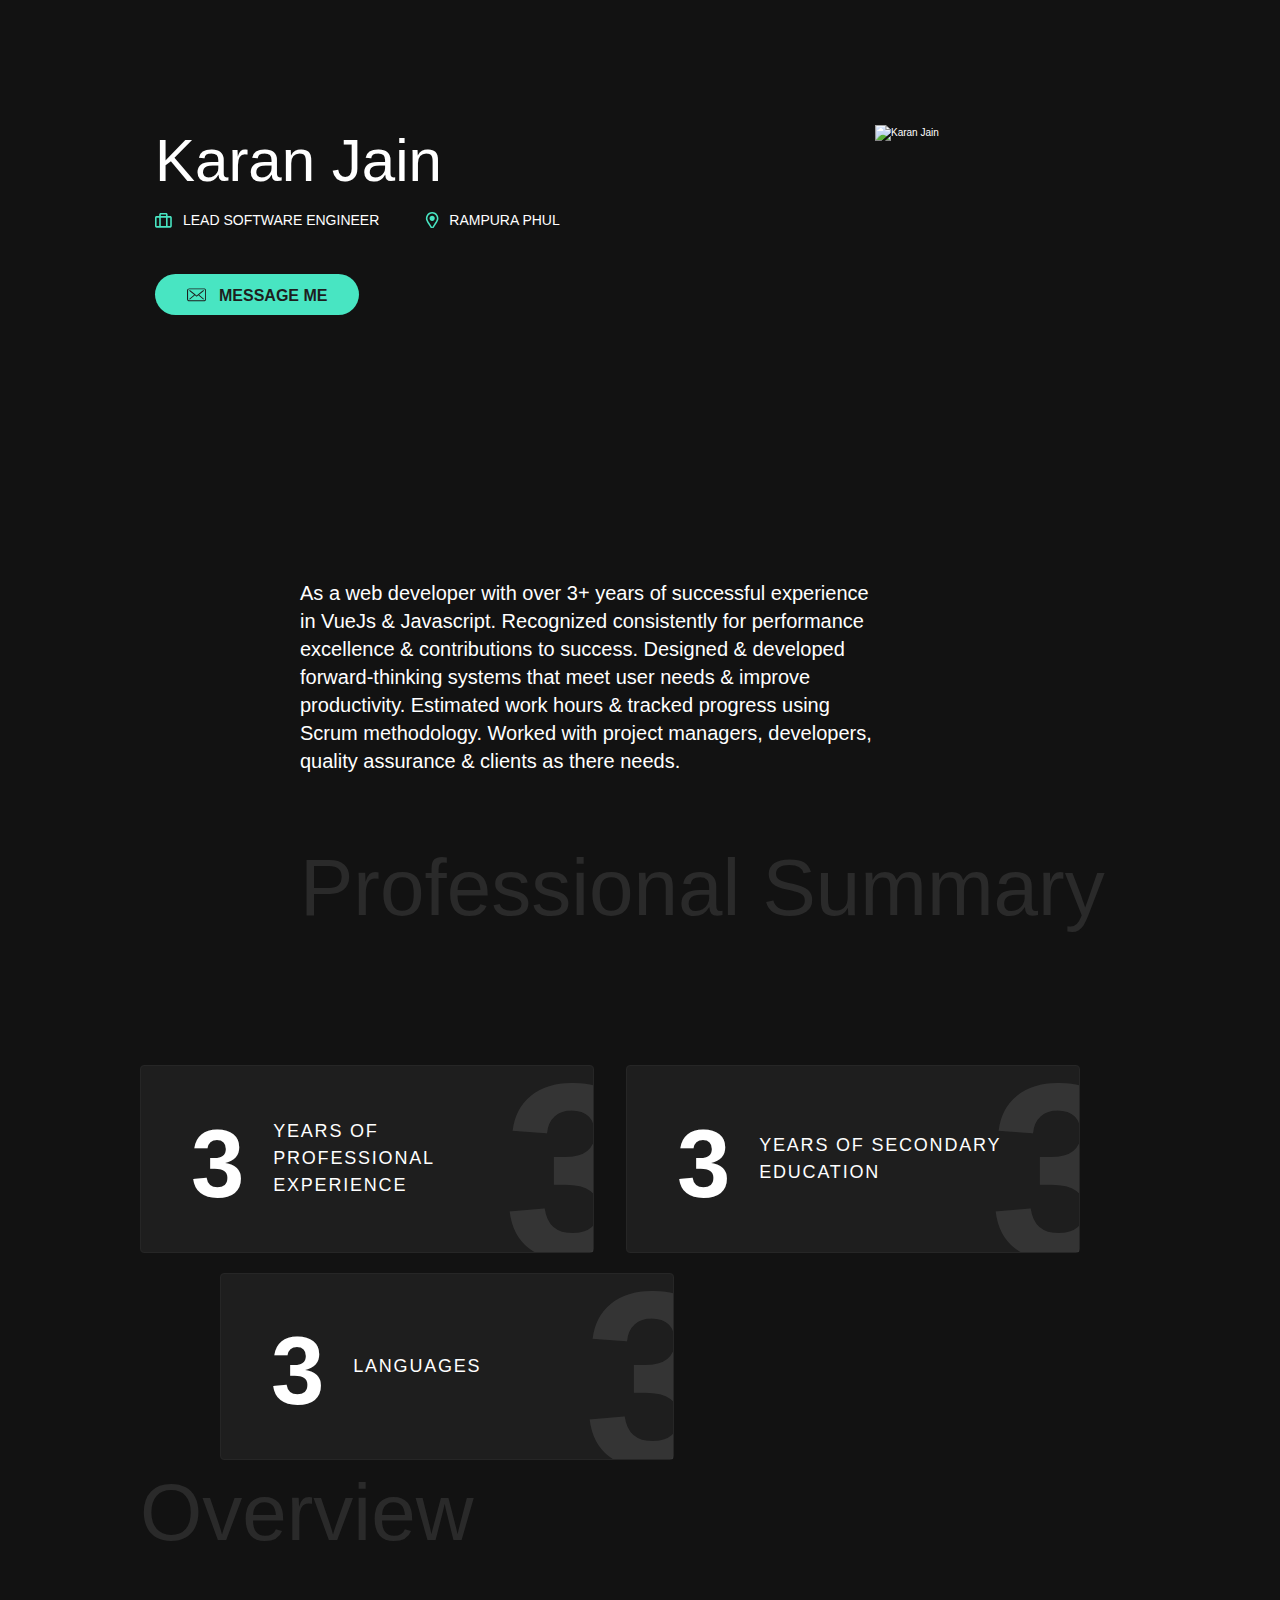
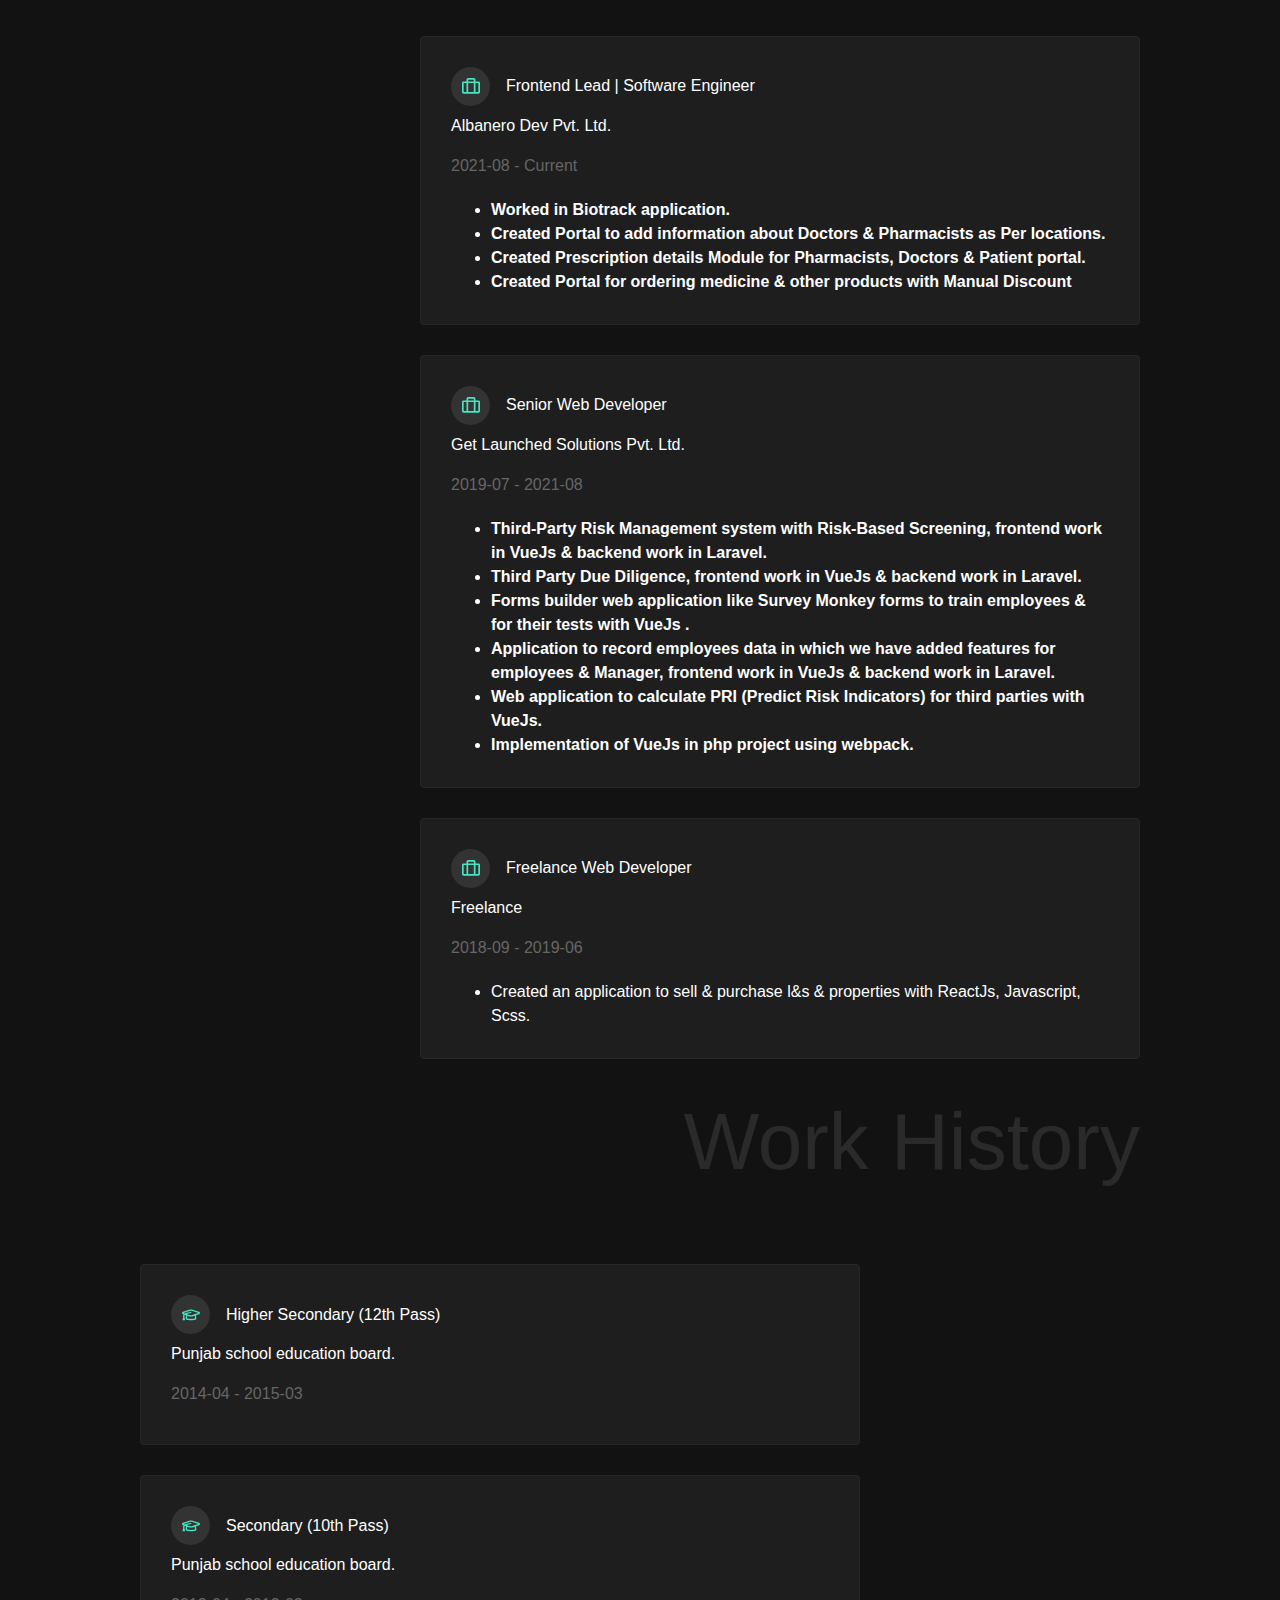
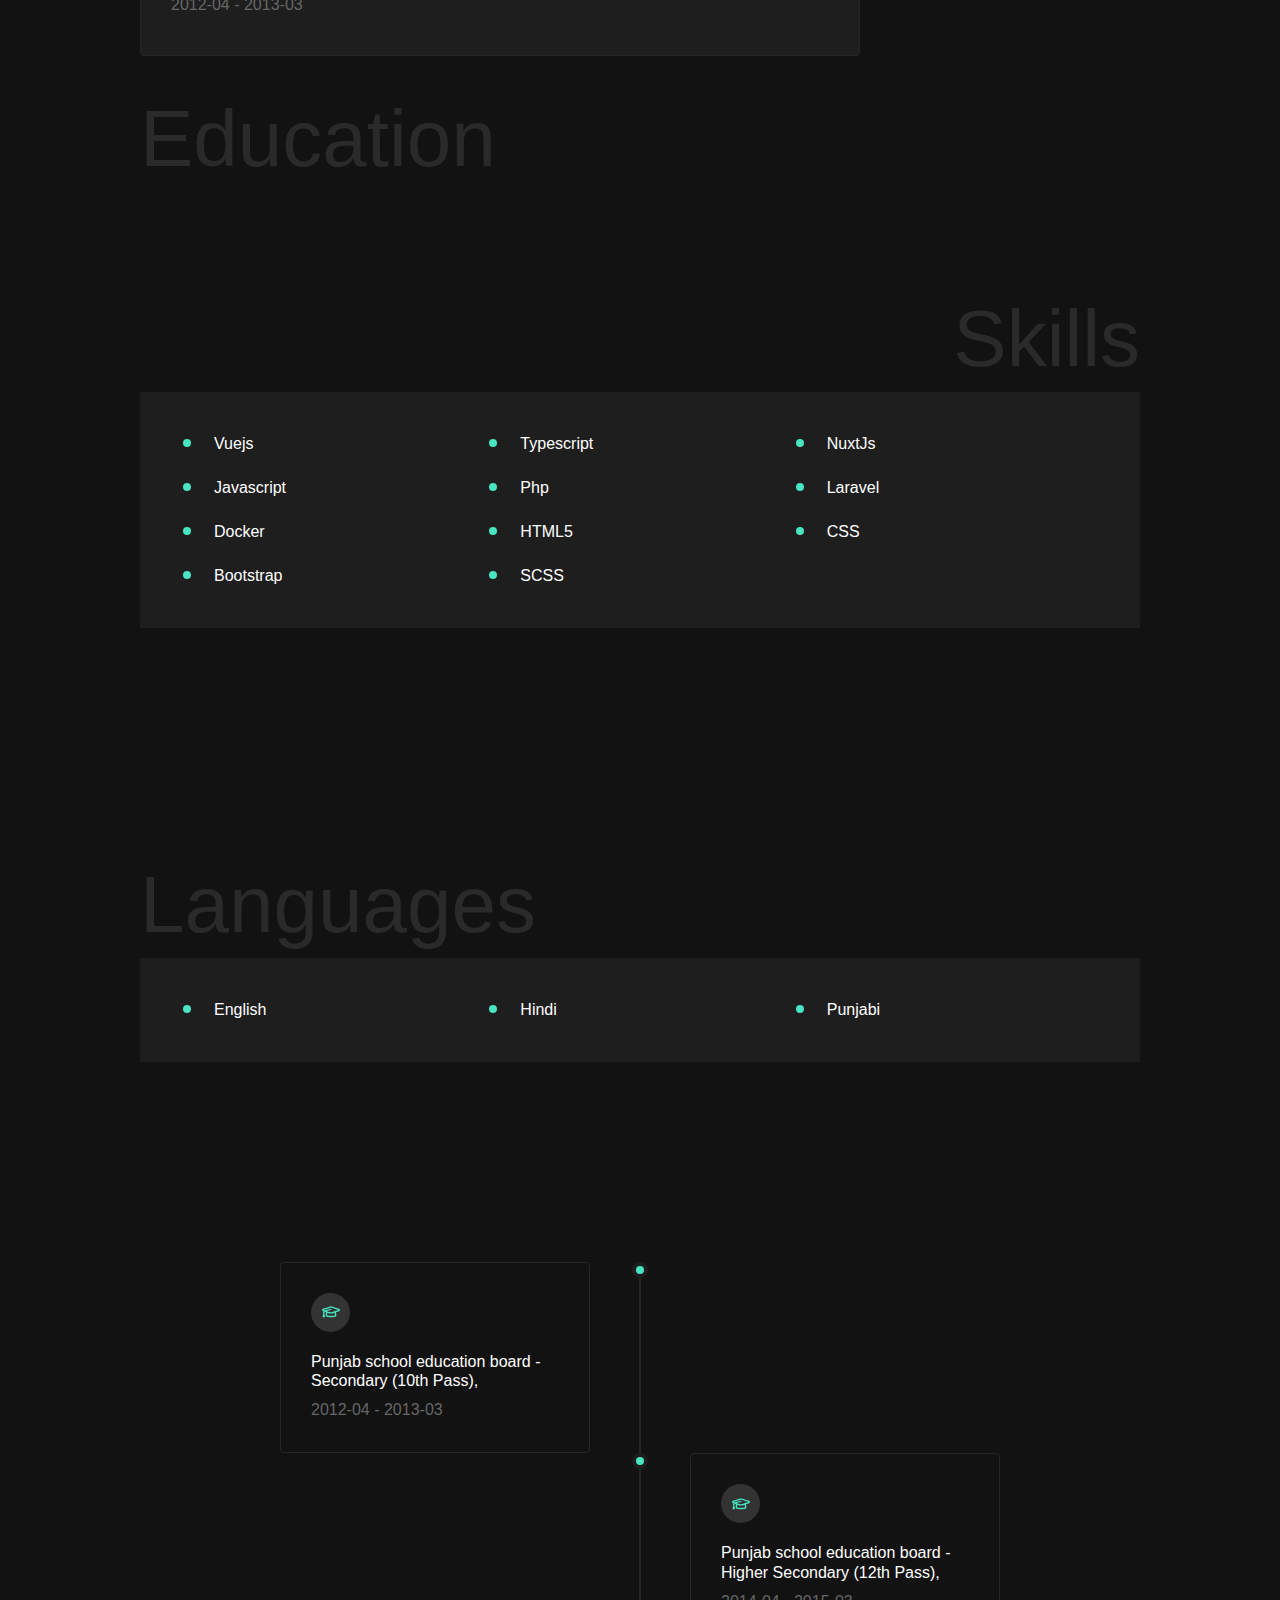
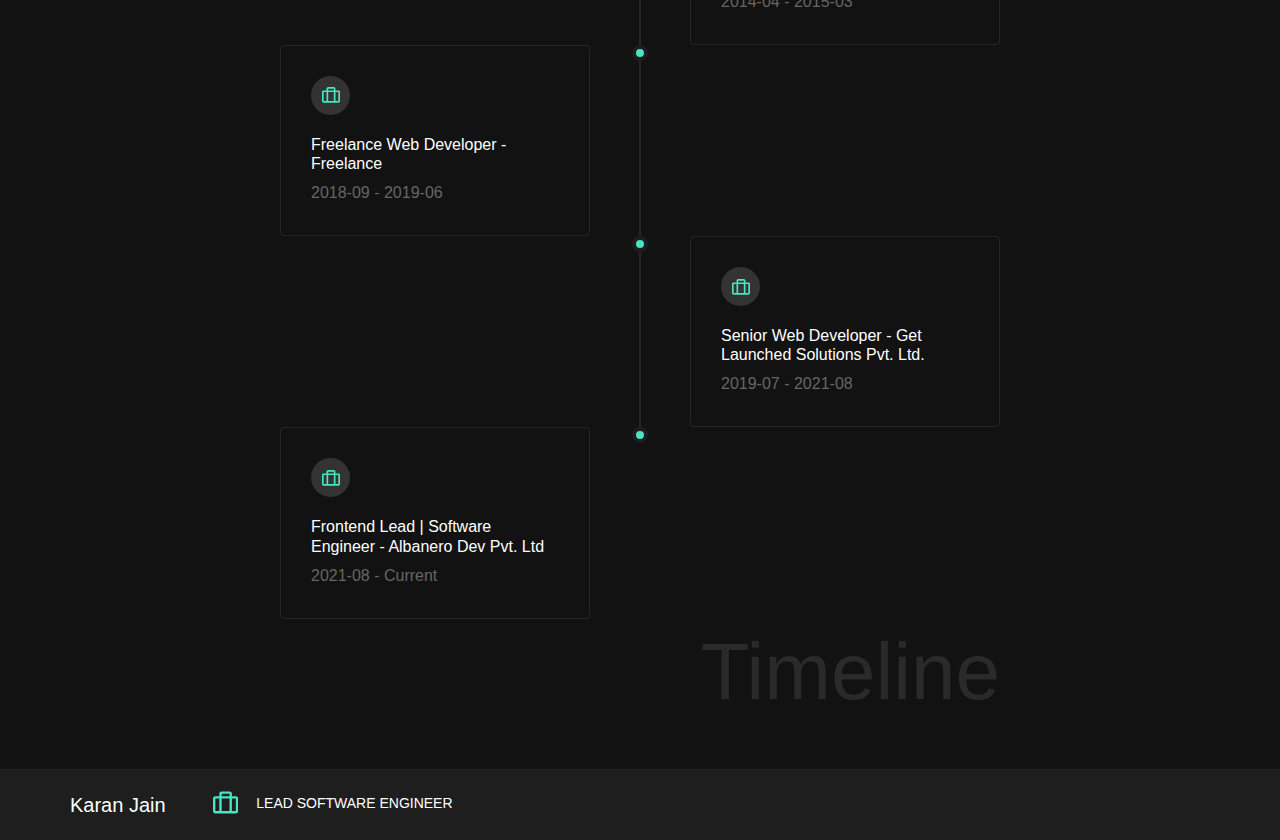
==== commit 6a7ab122: "Update index.html" ====
--- a/index.html
+++ b/index.html
@@ -281,7 +281,7 @@
                             Get Launched Solutions Pvt. Ltd.
                           </div>
                           <div class="_2oKoS">
-                            2019-06
+                            2019-07
                             <!-- -->
                             -
                             <!-- -->2021-08
@@ -741,7 +741,7 @@
                                   <!-- -->Get Launched Solutions Pvt. Ltd.
                                 </div>
                                 <div class="_1_ScT">
-                                  2019-06
+                                  2019-07
                                   <!-- -->
                                   -
                                   <!-- -->2021-08
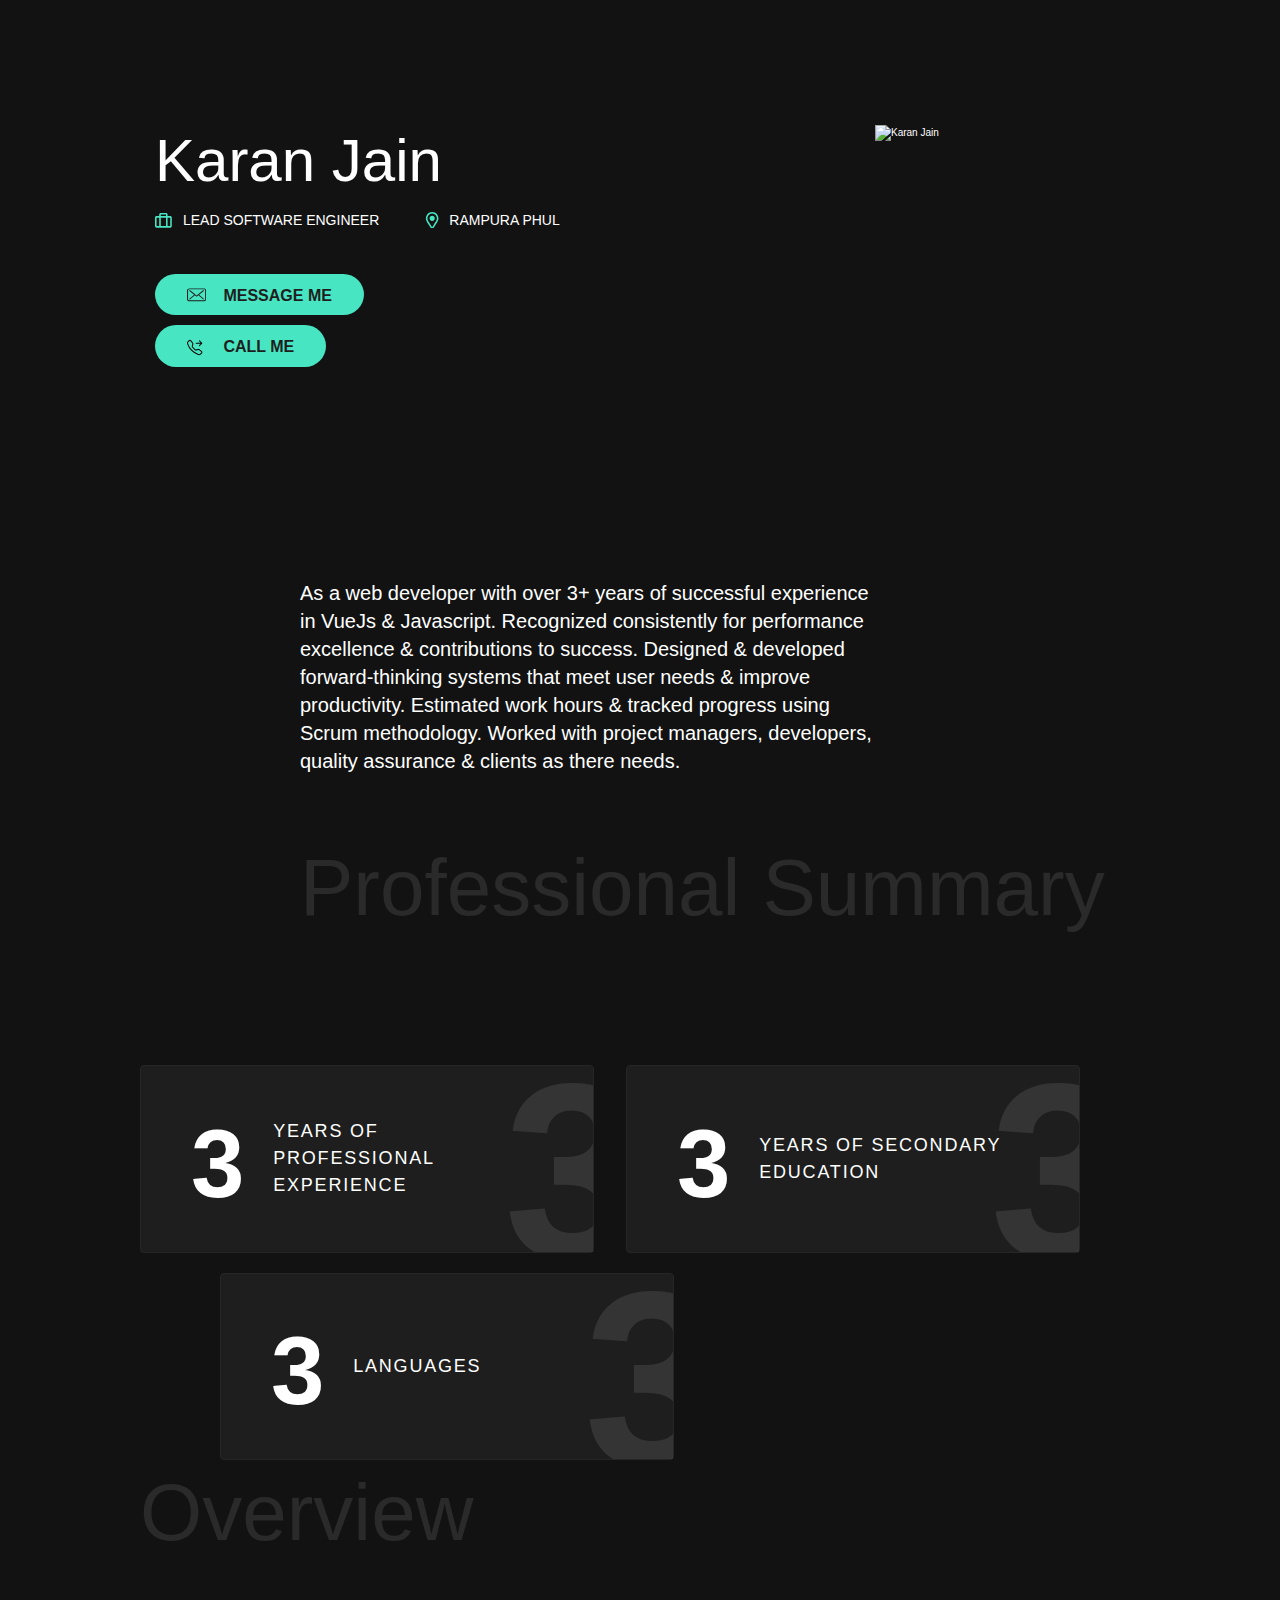
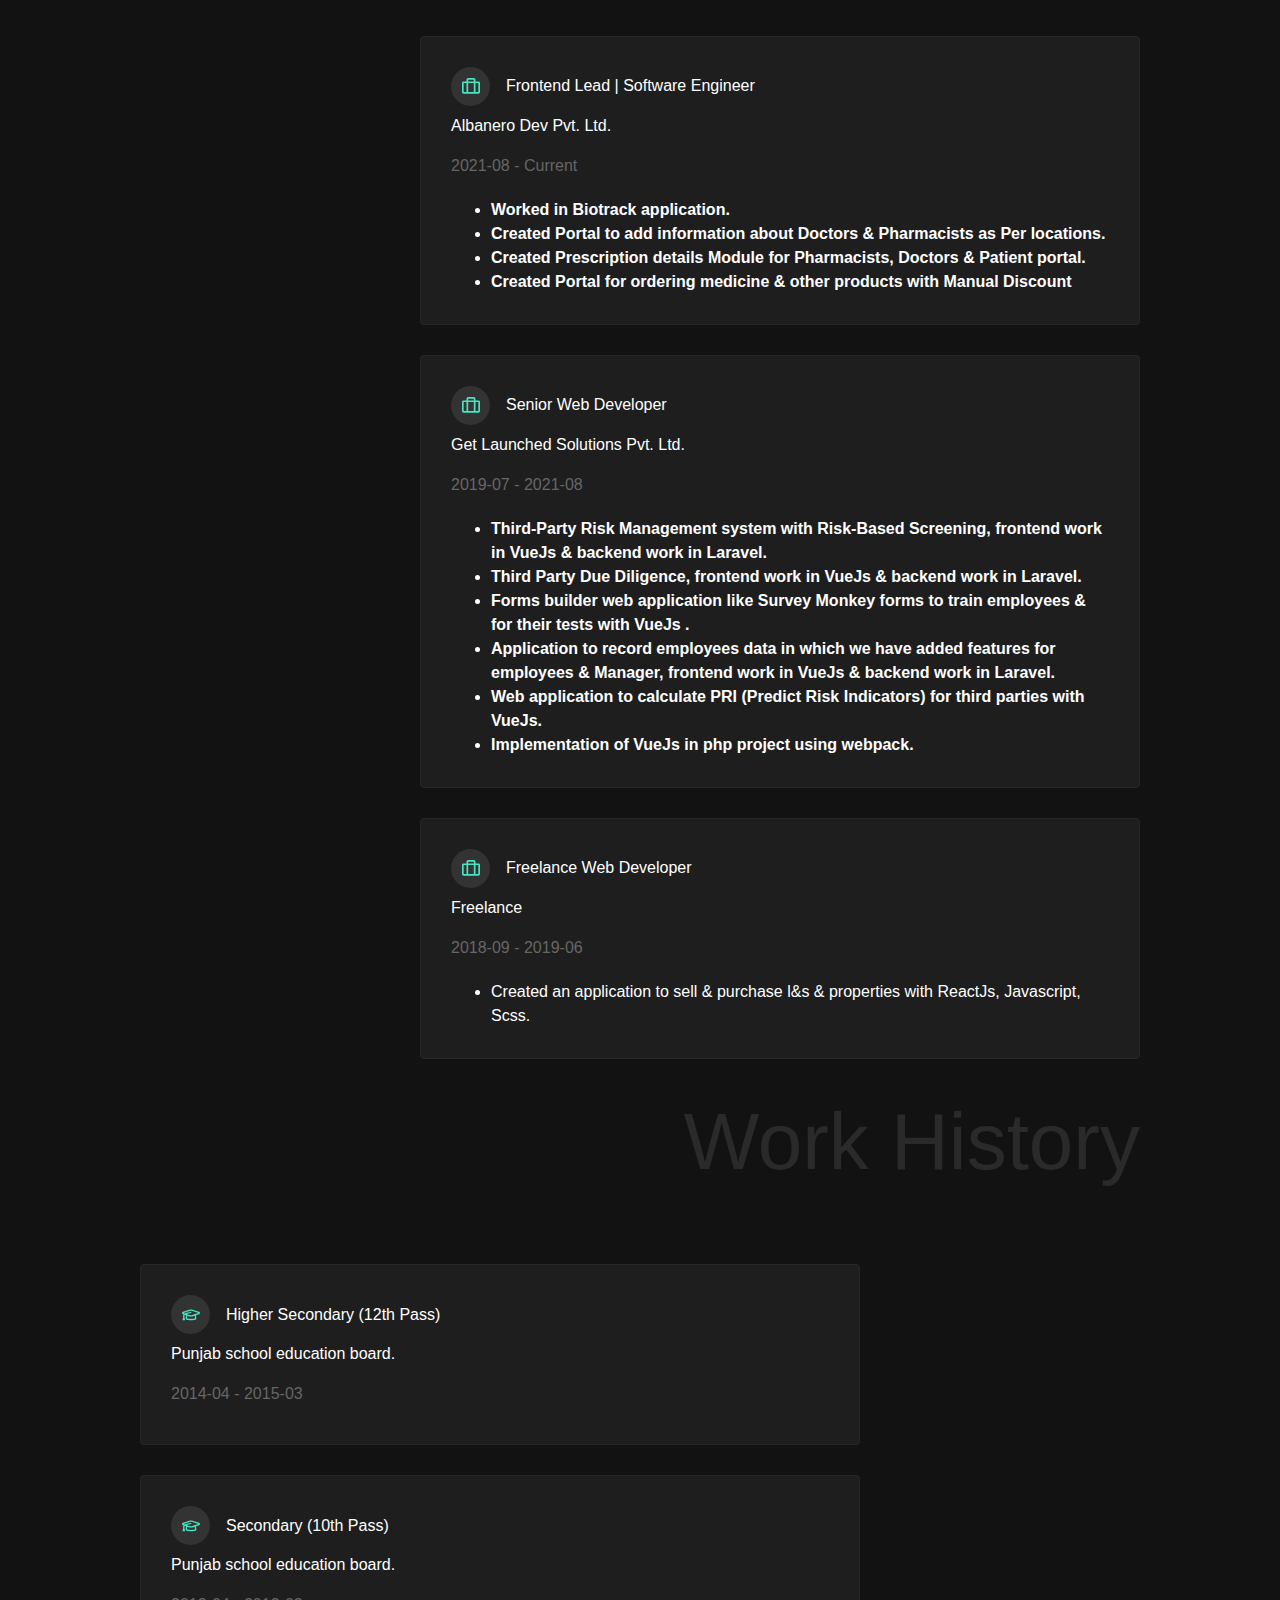
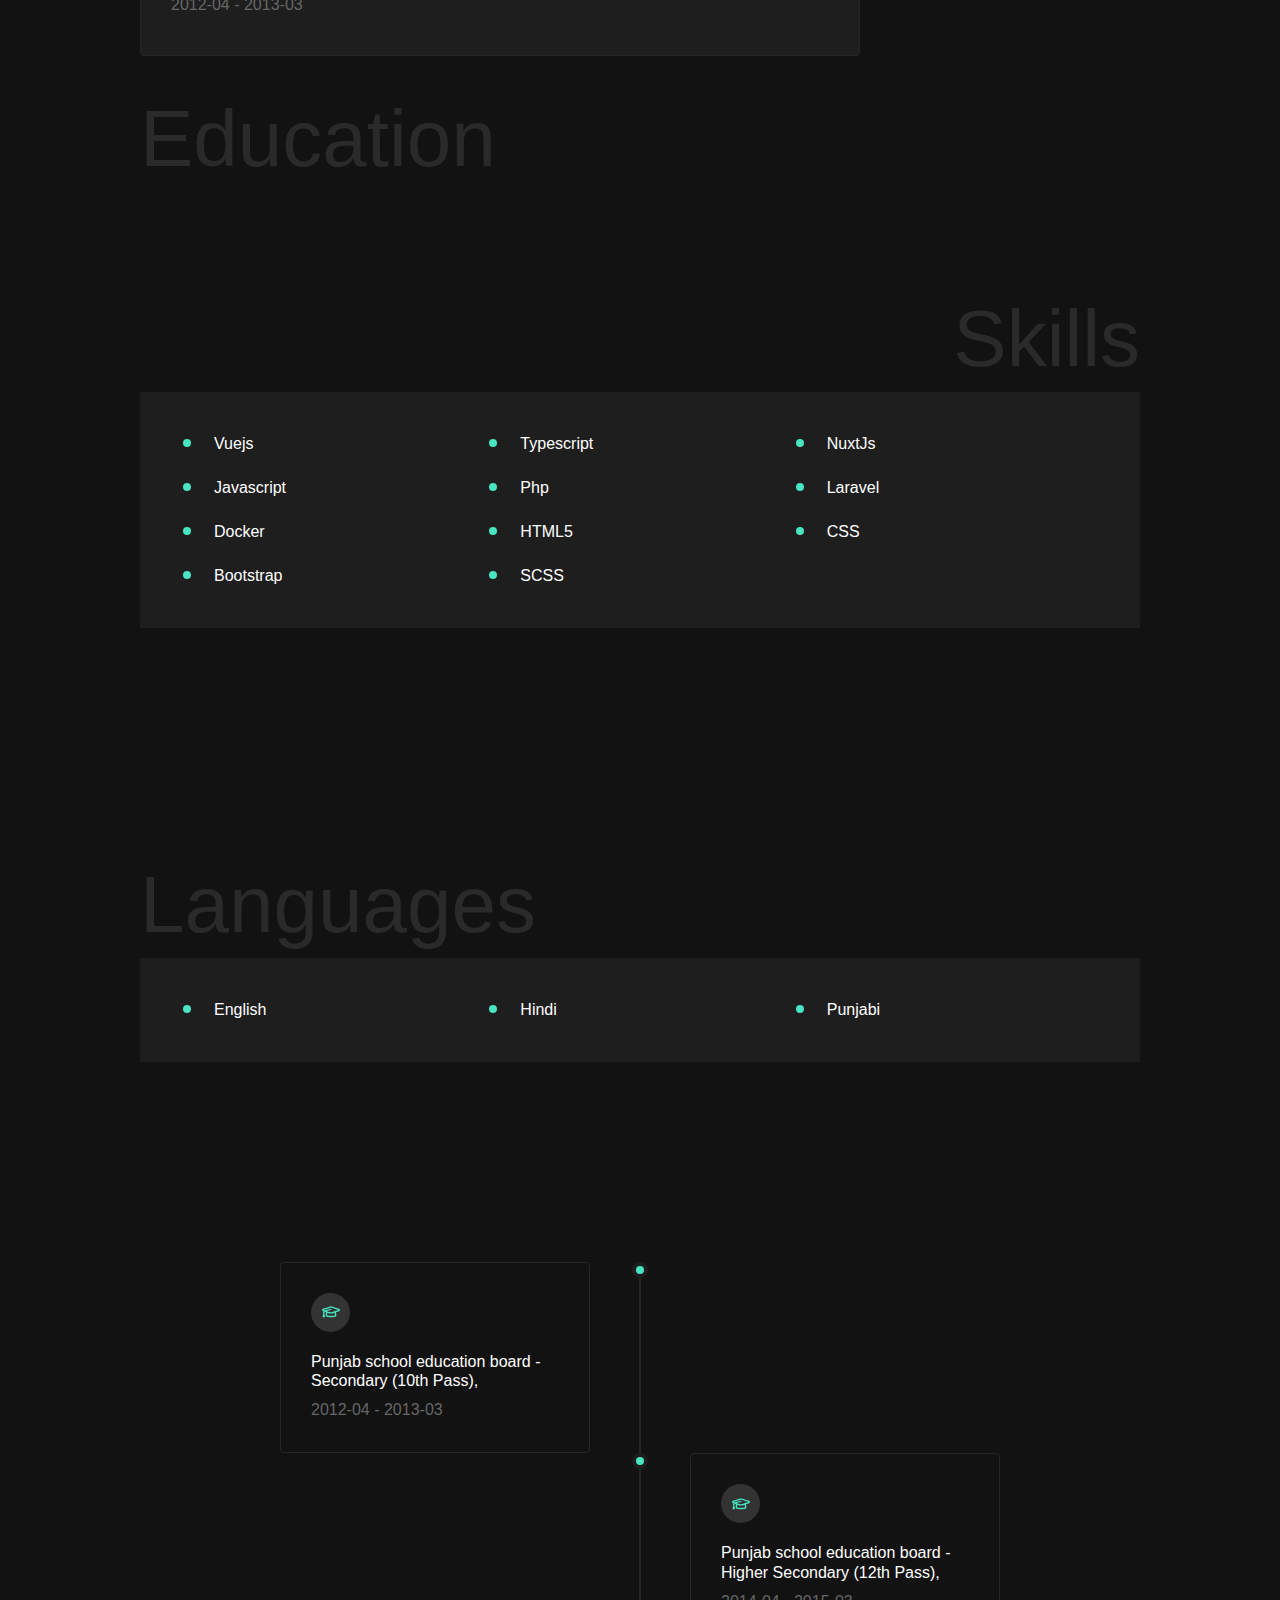
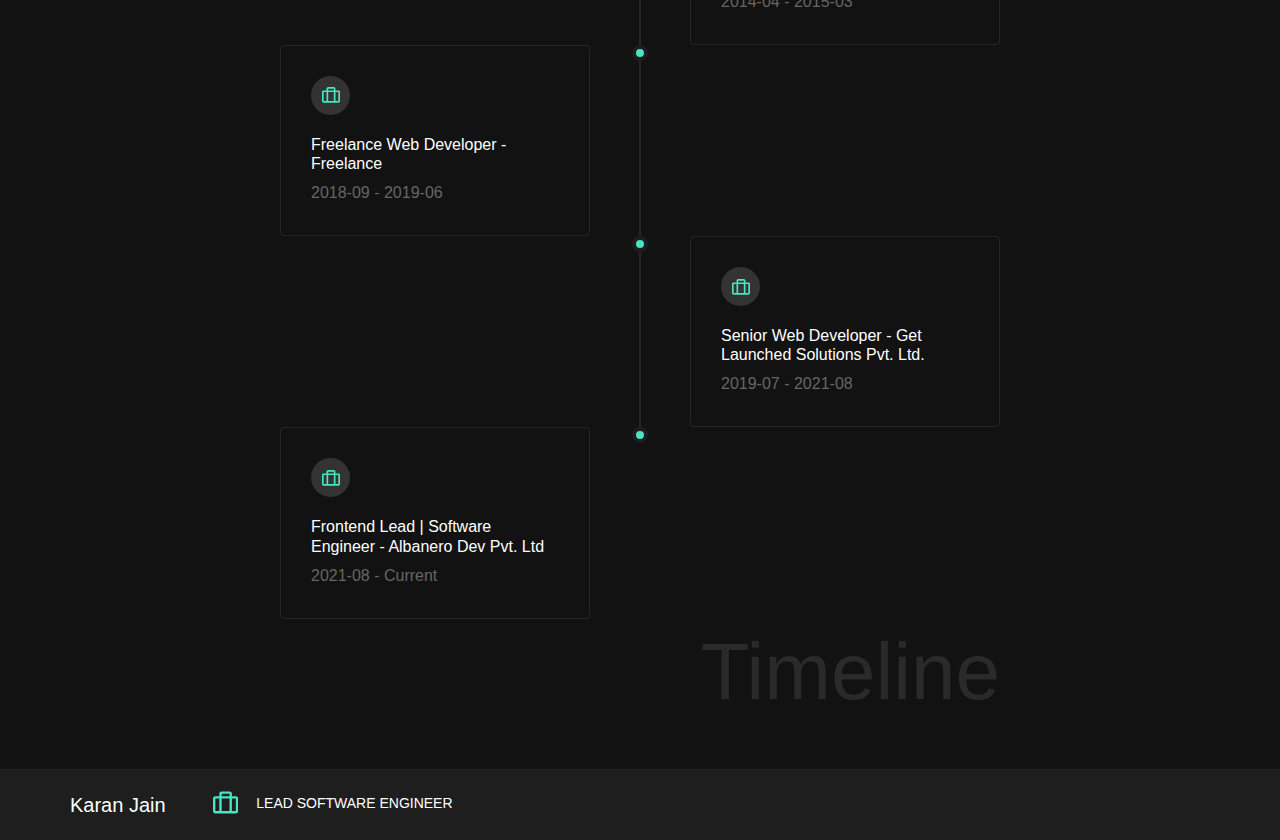
==== commit 5fef5d6e: "Done" ====
--- a/index.html
+++ b/index.html
@@ -20,6 +20,9 @@
     function sendEmail() {
       window.location = "mailto:karan.jain740@gmail.com";
     }
+    function callMe() {
+      window.location = "tel:+917888415250";
+    }
   </script>
   <div id="root">
     <div skinmode="dark">
@@ -55,8 +58,7 @@
                 <header class="_3-zUs _3u9Lq">
                   <div class="_3pJeh">
                     <div class="_1-uOx">
-                      <img alt="Karan Jain" class="_2KlOO"
-                        src="https://intlphotos.blob.core.windows.net/photos/mpcv-no-country/894a74d5-bd18-4ee2-8b24-785be0480767/cropped/1620636205720/half.jpeg" />
+                      <img alt="Karan Jain" class="_2KlOO" src="./img/half.jpeg" />
                     </div>
                   </div>
                   <div class="_1m93P">
@@ -93,25 +95,48 @@
                         </div>
                       </div>
                     </div>
-                    <div class="_1gnoc">
-                      <div class="_1Jvfx">
-                        <button class="_23LZP" type="button" onclick="sendEmail();">
-                          <svg class="_2-5Uc" style="
-                                min-width: 1.2em;
-                                max-width: 1.2em;
-                                width: 1.2em;
-                                min-height: 1.2em;
-                                max-height: 1.2em;
-                                height: 1.2em;
-                              " viewBox="0 0 20 14">
-                            <path
-                              d="M17.5585 0.537109H2.44569C1.09663 0.537109 0 1.50168 0 2.68828V11.7734C0 12.96 1.09663 13.9246 2.44569 13.9246H17.5543C18.9034 13.9246 20 12.96 20 11.7734V2.69192C20.0041 1.50532 18.9075 0.537109 17.5585 0.537109ZM18.8868 11.7734C18.8868 12.4177 18.2909 12.9418 17.5585 12.9418H2.44569C1.71322 12.9418 1.11732 12.4177 1.11732 11.7734V2.69192C1.11732 2.04766 1.71322 1.52352 2.44569 1.52352H17.5543C18.2868 1.52352 18.8827 2.04766 18.8827 2.69192V11.7734H18.8868Z"
-                              fill="currentColor"></path>
-                            <path
-                              d="M12.6133 7.11794L17.5046 3.25967C17.7322 3.07768 17.7529 2.76829 17.546 2.56445C17.3391 2.36426 16.9874 2.34606 16.7556 2.52805L10.0103 7.85319L8.69437 6.81947C8.69023 6.81583 8.68609 6.81219 8.68609 6.80855C8.65712 6.78307 8.62816 6.76123 8.59505 6.73939L3.2402 2.52441C3.00846 2.34242 2.65671 2.36062 2.4498 2.56445C2.24289 2.76829 2.26358 3.07768 2.49532 3.25967L7.44463 7.1507L2.51601 11.2092C2.29255 11.3948 2.28013 11.7042 2.49118 11.9044C2.60291 12.0063 2.75189 12.0609 2.90086 12.0609C3.03743 12.0609 3.17399 12.0172 3.28158 11.9299L8.28468 7.81315L9.64202 8.87964C9.74961 8.96336 9.88204 9.00339 10.0145 9.00339C10.1469 9.00339 10.2834 8.95972 10.3869 8.876L11.7815 7.77676L16.7556 11.9335C16.8632 12.0245 17.0039 12.0682 17.1405 12.0682C17.2894 12.0682 17.4343 12.0172 17.546 11.9153C17.7571 11.7187 17.7488 11.4057 17.5253 11.2201L12.6133 7.11794Z"
-                              fill="currentColor"></path>
-                          </svg>Message me
-                        </button>
+                    <div>
+                      <div class="_1gnoc">
+                        <div class="_1Jvfx">
+                          <button class="_23LZP tooltip" type="button" onclick="sendEmail();">
+                            <svg class="_2-5Uc" style="
+                                  min-width: 1.2em;
+                                  max-width: 1.2em;
+                                  width: 1.2em;
+                                  min-height: 1.2em;
+                                  max-height: 1.2em;
+                                  height: 1.2em;
+                                " viewBox="0 0 20 14">
+                              <path
+                                d="M17.5585 0.537109H2.44569C1.09663 0.537109 0 1.50168 0 2.68828V11.7734C0 12.96 1.09663 13.9246 2.44569 13.9246H17.5543C18.9034 13.9246 20 12.96 20 11.7734V2.69192C20.0041 1.50532 18.9075 0.537109 17.5585 0.537109ZM18.8868 11.7734C18.8868 12.4177 18.2909 12.9418 17.5585 12.9418H2.44569C1.71322 12.9418 1.11732 12.4177 1.11732 11.7734V2.69192C1.11732 2.04766 1.71322 1.52352 2.44569 1.52352H17.5543C18.2868 1.52352 18.8827 2.04766 18.8827 2.69192V11.7734H18.8868Z"
+                                fill="currentColor"></path>
+                              <path
+                                d="M12.6133 7.11794L17.5046 3.25967C17.7322 3.07768 17.7529 2.76829 17.546 2.56445C17.3391 2.36426 16.9874 2.34606 16.7556 2.52805L10.0103 7.85319L8.69437 6.81947C8.69023 6.81583 8.68609 6.81219 8.68609 6.80855C8.65712 6.78307 8.62816 6.76123 8.59505 6.73939L3.2402 2.52441C3.00846 2.34242 2.65671 2.36062 2.4498 2.56445C2.24289 2.76829 2.26358 3.07768 2.49532 3.25967L7.44463 7.1507L2.51601 11.2092C2.29255 11.3948 2.28013 11.7042 2.49118 11.9044C2.60291 12.0063 2.75189 12.0609 2.90086 12.0609C3.03743 12.0609 3.17399 12.0172 3.28158 11.9299L8.28468 7.81315L9.64202 8.87964C9.74961 8.96336 9.88204 9.00339 10.0145 9.00339C10.1469 9.00339 10.2834 8.95972 10.3869 8.876L11.7815 7.77676L16.7556 11.9335C16.8632 12.0245 17.0039 12.0682 17.1405 12.0682C17.2894 12.0682 17.4343 12.0172 17.546 11.9153C17.7571 11.7187 17.7488 11.4057 17.5253 11.2201L12.6133 7.11794Z"
+                                fill="currentColor"></path>
+                            </svg>
+                            <span class="tooltiptext"
+                              style="text-transform: lowercase;">karan.jain740@gmail.com</span>Message me
+                          </button>
+                        </div>
+                      </div>
+                      <div class="_2gnoc">
+                        <div class="_2Jvfx">
+                          <button class="_23LZP tooltip" type="button" onclick="callMe();">
+                            <svg class="_2-5Uc" style="
+                            min-width: 1.2em;
+                            max-width: 1.2em;
+                            width: 1.2em;
+                            min-height: 1.2em;
+                            max-height: 1.2em;
+                            height: 1.2em;
+                          " viewBox="0 0 20 14">
+                              <path
+                                d="M3.654 1.328a.678.678 0 0 0-1.015-.063L1.605 2.3c-.483.484-.661 1.169-.45 1.77a17.568 17.568 0 0 0 4.168 6.608 17.569 17.569 0 0 0 6.608 4.168c.601.211 1.286.033 1.77-.45l1.034-1.034a.678.678 0 0 0-.063-1.015l-2.307-1.794a.678.678 0 0 0-.58-.122l-2.19.547a1.745 1.745 0 0 1-1.657-.459L5.482 8.062a1.745 1.745 0 0 1-.46-1.657l.548-2.19a.678.678 0 0 0-.122-.58L3.654 1.328zM1.884.511a1.745 1.745 0 0 1 2.612.163L6.29 2.98c.329.423.445.974.315 1.494l-.547 2.19a.678.678 0 0 0 .178.643l2.457 2.457a.678.678 0 0 0 .644.178l2.189-.547a1.745 1.745 0 0 1 1.494.315l2.306 1.794c.829.645.905 1.87.163 2.611l-1.034 1.034c-.74.74-1.846 1.065-2.877.702a18.634 18.634 0 0 1-7.01-4.42 18.634 18.634 0 0 1-4.42-7.009c-.362-1.03-.037-2.137.703-2.877L1.885.511zm10.762.135a.5.5 0 0 1 .708 0l2.5 2.5a.5.5 0 0 1 0 .708l-2.5 2.5a.5.5 0 0 1-.708-.708L14.293 4H9.5a.5.5 0 0 1 0-1h4.793l-1.647-1.646a.5.5 0 0 1 0-.708z" />
+                            </svg>
+                            <span class="tooltiptext"
+                              style="text-transform: lowercase; left: 11em;">+917888415250</span>Call me
+                          </button>
+                        </div>
                       </div>
                     </div>
                   </div>
@@ -826,4 +851,4 @@
   </div>
 </body>
 
-</html>
+</html>--- a/css/style.css
+++ b/css/style.css
@@ -33,9 +33,8 @@
 }
 
 body {
-  font-family: -apple-system, BlinkMacSystemFont, HK Grotesk, Segoe UI, Roboto,
-    Helvetica Neue, Arial, Noto Sans, sans-serif, Apple Color Emoji,
-    Segoe UI Emoji, Segoe UI Symbol, Noto Color Emoji;
+  font-family: -apple-system, BlinkMacSystemFont, HK Grotesk, Segoe UI, Roboto, Helvetica Neue, Arial, Noto Sans,
+    sans-serif, Apple Color Emoji, Segoe UI Emoji, Segoe UI Symbol, Noto Color Emoji;
   font-size: 1rem;
   font-weight: 400;
   line-height: 1.5;
@@ -162,8 +161,7 @@
 kbd,
 pre,
 samp {
-  font-family: SFMono-Regular, Menlo, Monaco, Consolas, Liberation Mono,
-    Courier New, monospace;
+  font-family: SFMono-Regular, Menlo, Monaco, Consolas, Liberation Mono, Courier New, monospace;
   font-size: 1em;
 }
 
@@ -1085,6 +1083,9 @@
   ._1Jvfx {
     margin-top: 4em;
   }
+  ._2Jvfx {
+    margin-top: 10px;
+  }
 
   ._2jSvF ._1Jvfx {
     margin-top: 2em;
@@ -1103,6 +1104,13 @@
     right: 0;
     left: 0;
   }
+  ._3u9Lq ._2Jvfx {
+    position: static;
+    top: 23em;
+    right: 0;
+    left: 0;
+    margin-top: 10px;
+  }
 }
 
 ._1Jvfx:hover ._1JmqE {
@@ -1115,6 +1123,32 @@
   bottom: 100%;
   left: 50%;
   transform: translateX(-50%);
+}
+
+.tooltip {
+  position: relative;
+  display: inline-block;
+  border-bottom: 1px dotted black;
+}
+
+.tooltip .tooltiptext {
+  left: 13.4em;
+  top: 1px;
+  visibility: hidden;
+  width: auto;
+  background-color: #fff;
+  color: #000;
+  text-align: center;
+  border-radius: 6px;
+  padding: 0 10px;
+
+  /* Position the tooltip */
+  position: absolute;
+  z-index: 1;
+}
+
+.tooltip:hover .tooltiptext {
+  visibility: visible;
 }
 
 ._23LZP {
@@ -1738,15 +1772,11 @@
   content: "";
 }
 
-[skinmode="dark"]
-  .xu8JX:last-child
-  ._2SWM8:not(:first-child):not(:last-child):before {
+[skinmode="dark"] .xu8JX:last-child ._2SWM8:not(:first-child):not(:last-child):before {
   background-color: #262626;
 }
 
-[skinmode="light"]
-  .xu8JX:last-child
-  ._2SWM8:not(:first-child):not(:last-child):before {
+[skinmode="light"] .xu8JX:last-child ._2SWM8:not(:first-child):not(:last-child):before {
   background-color: #d9e6f1;
 }
 
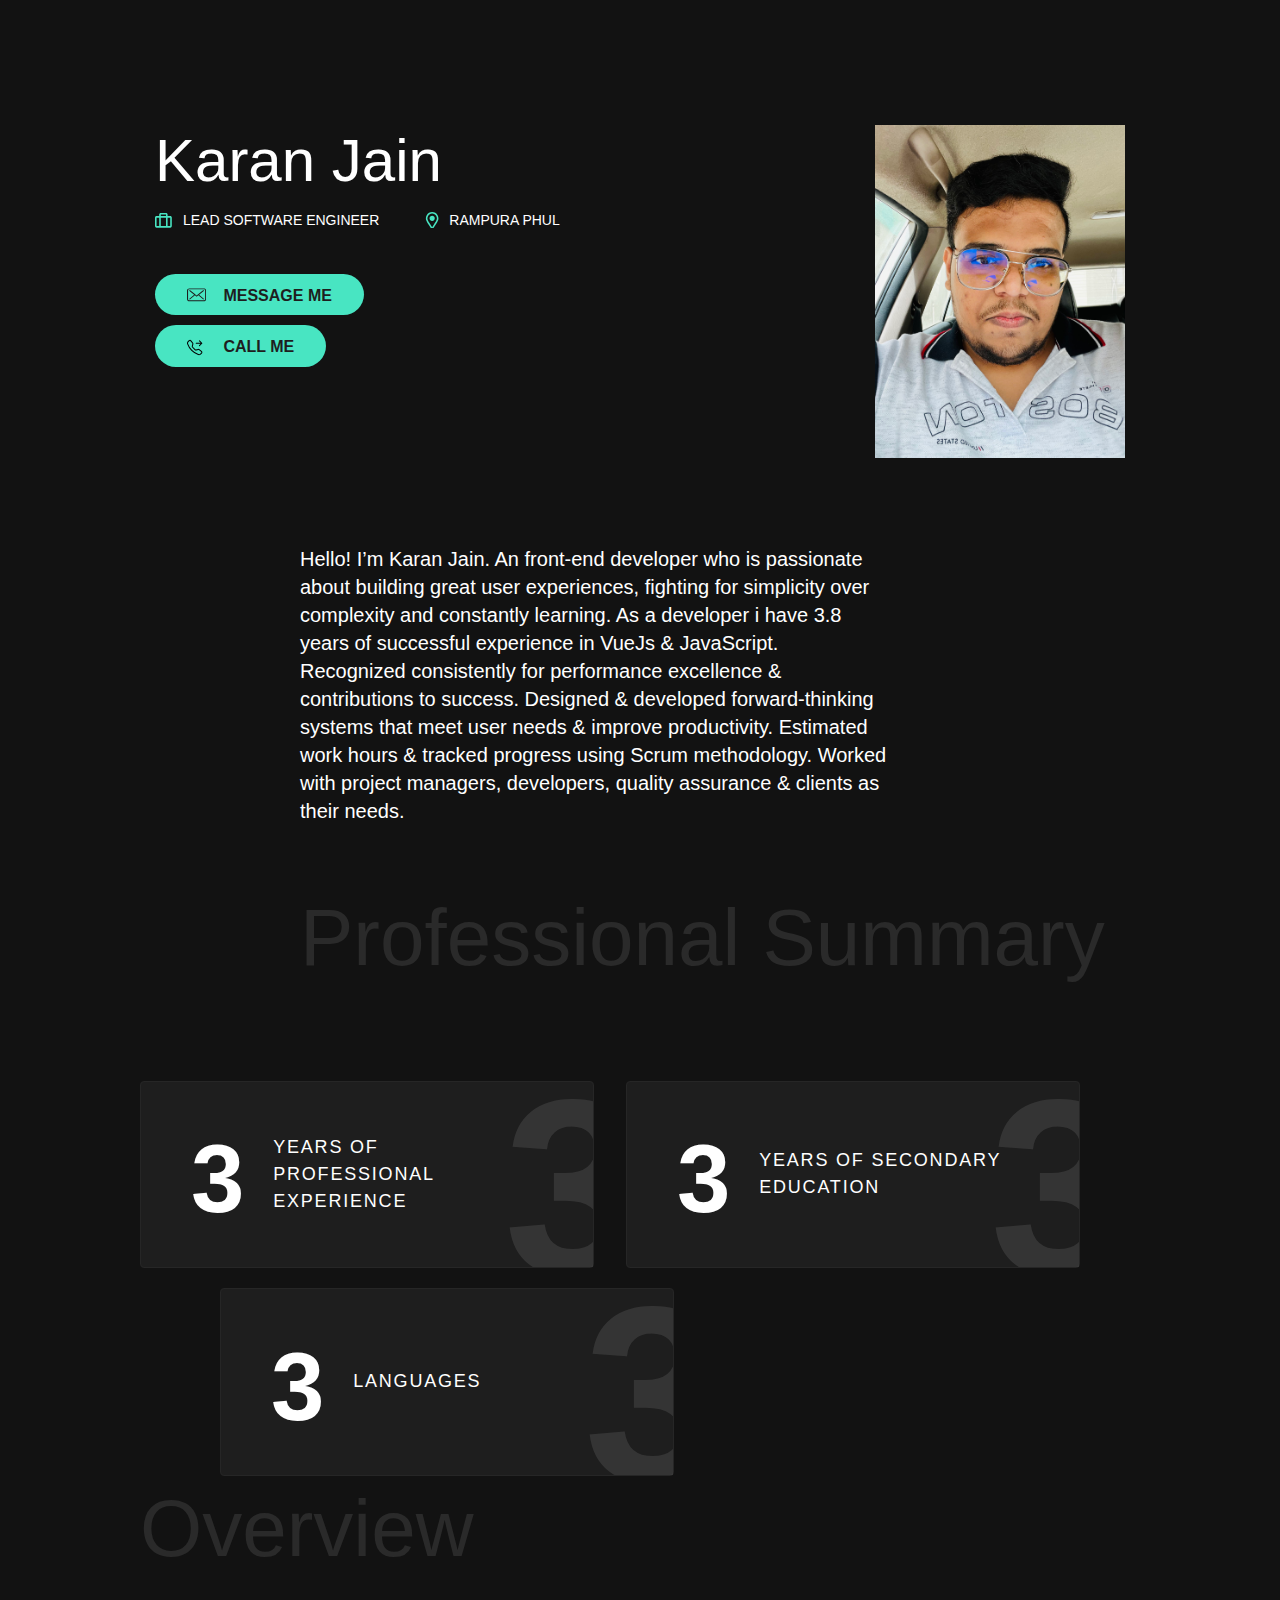
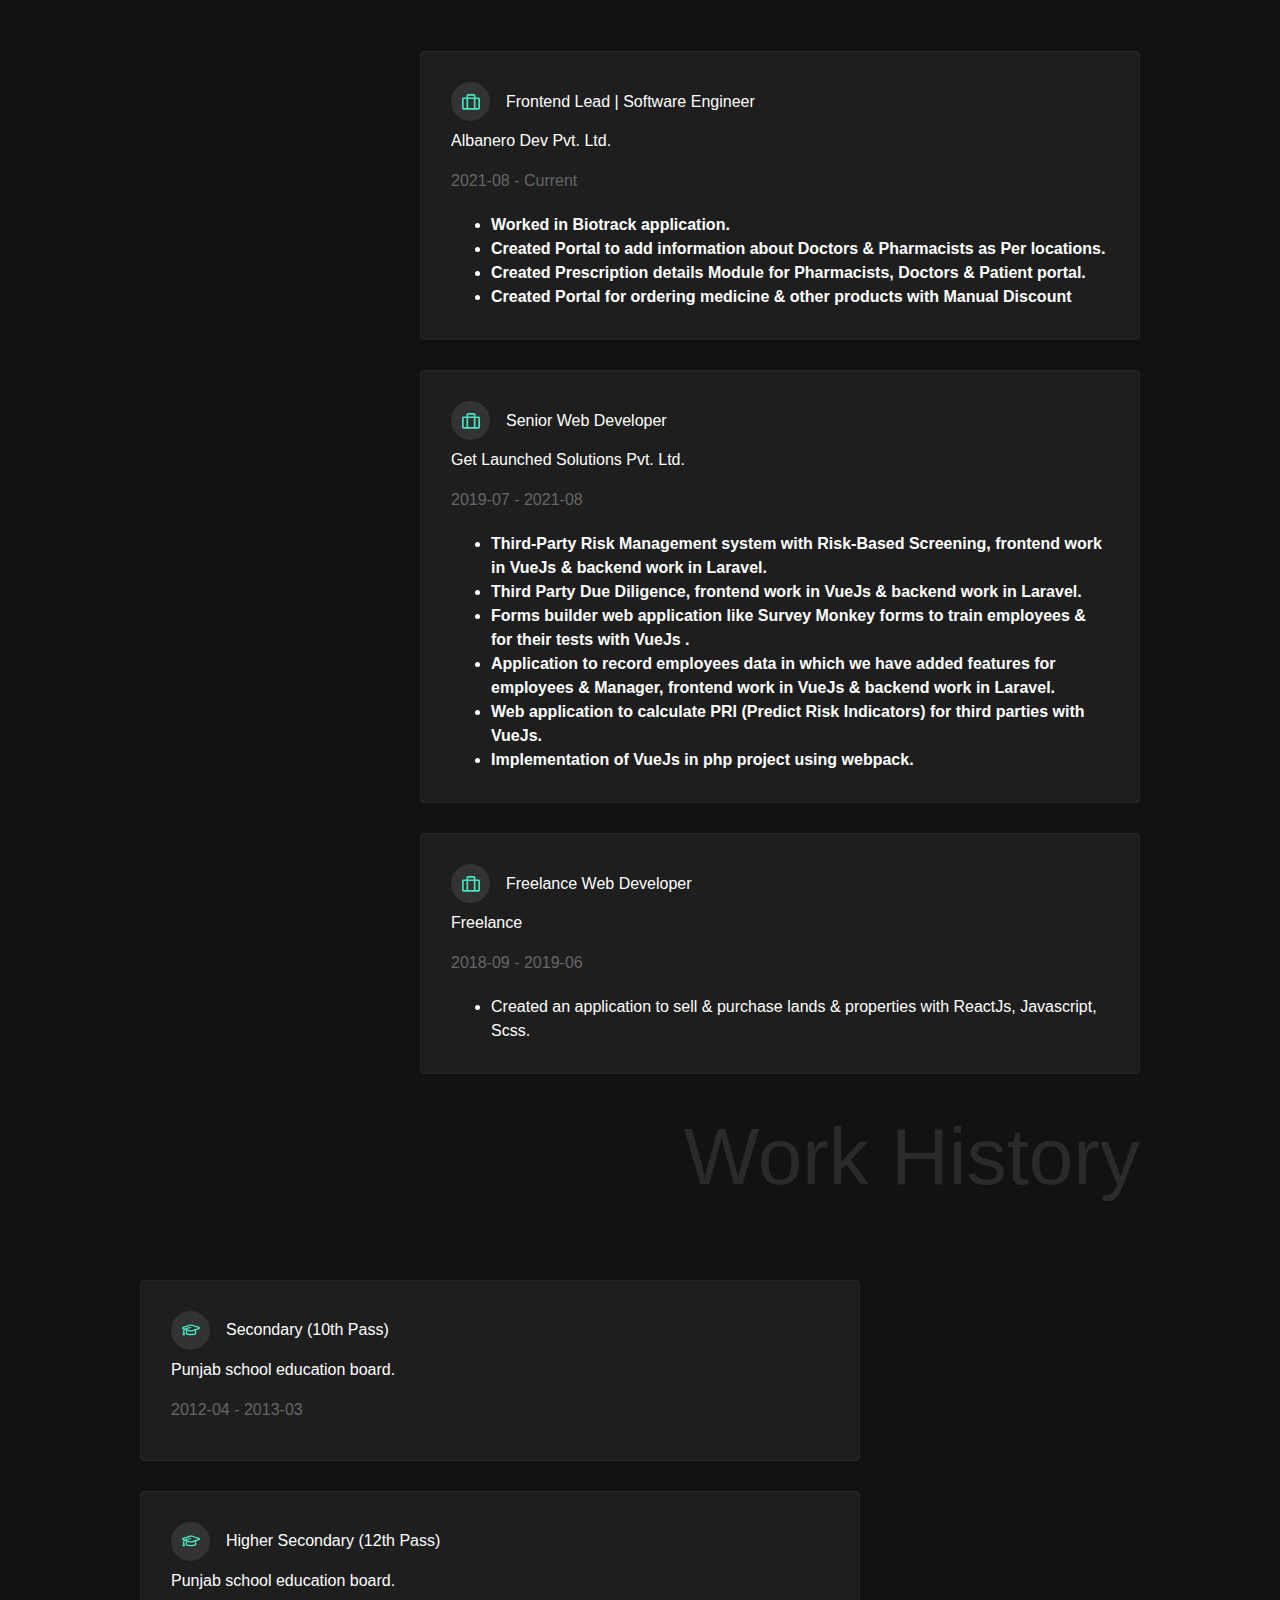
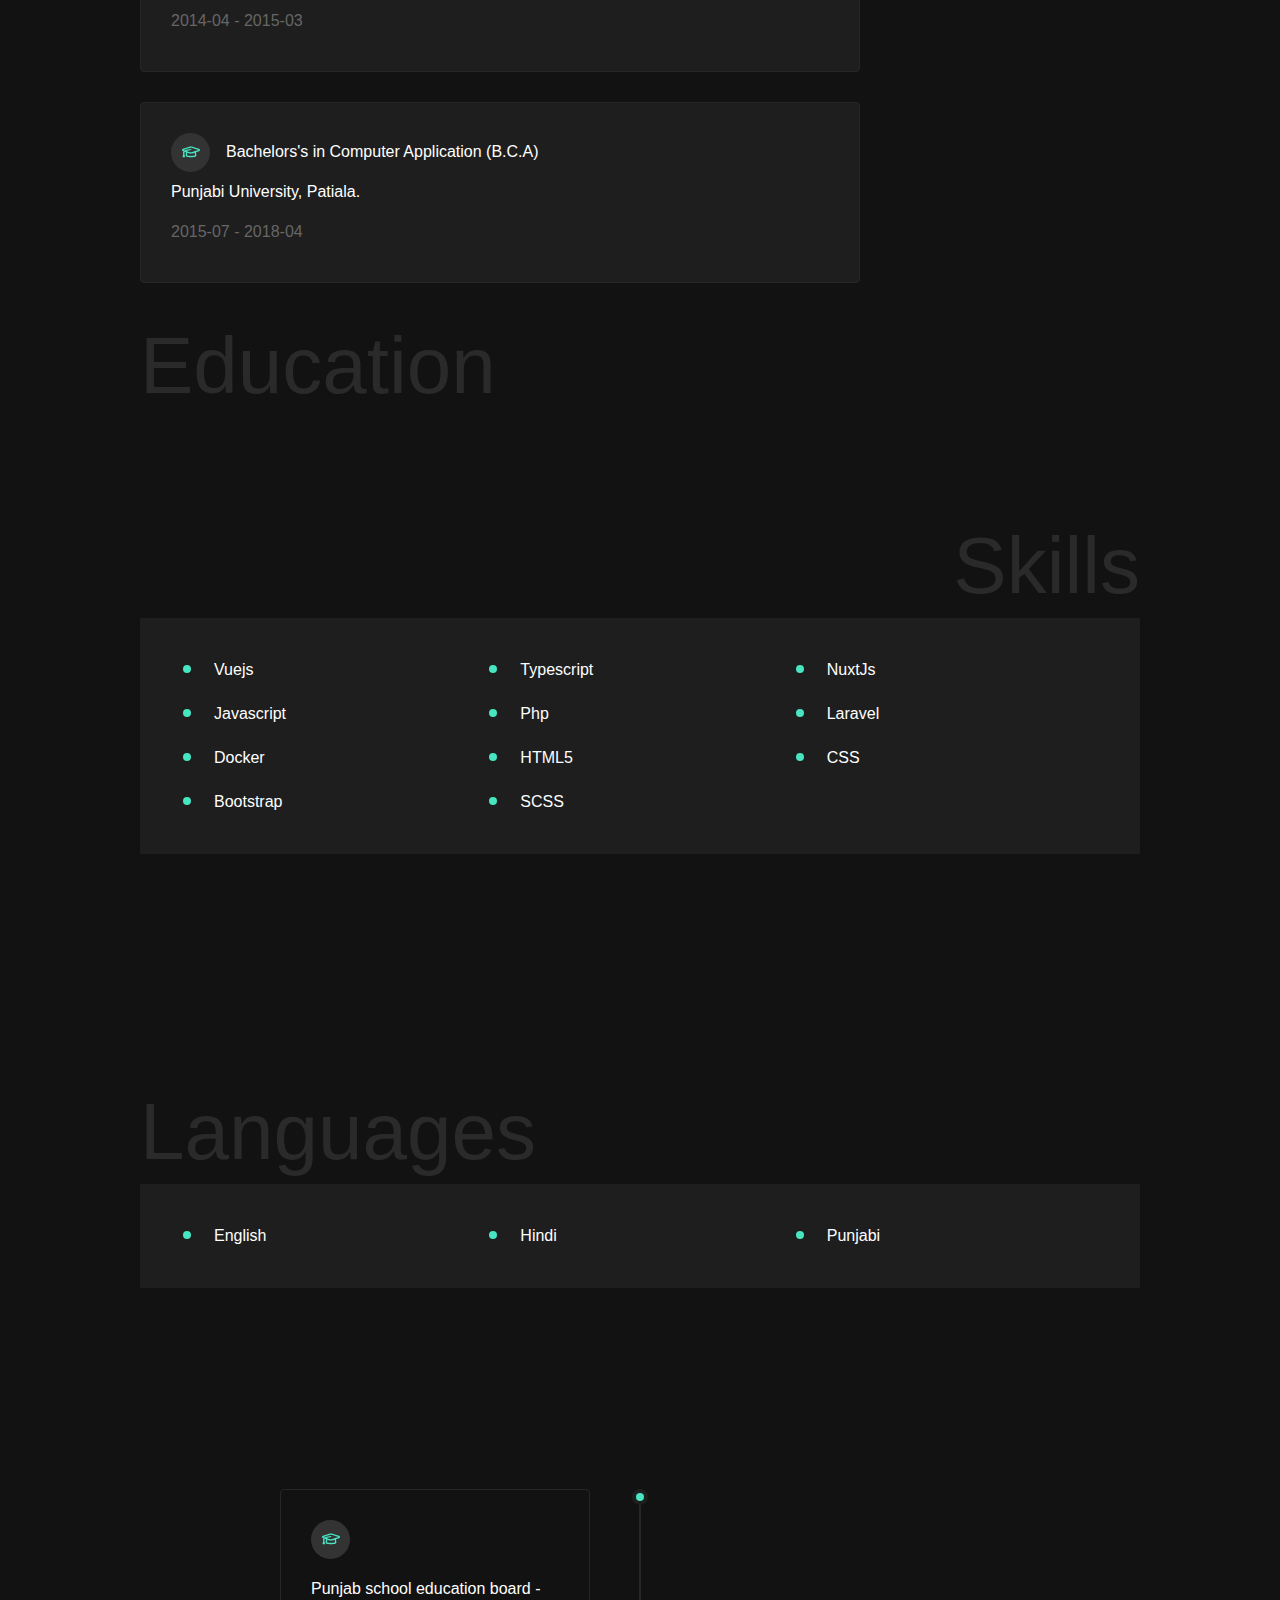
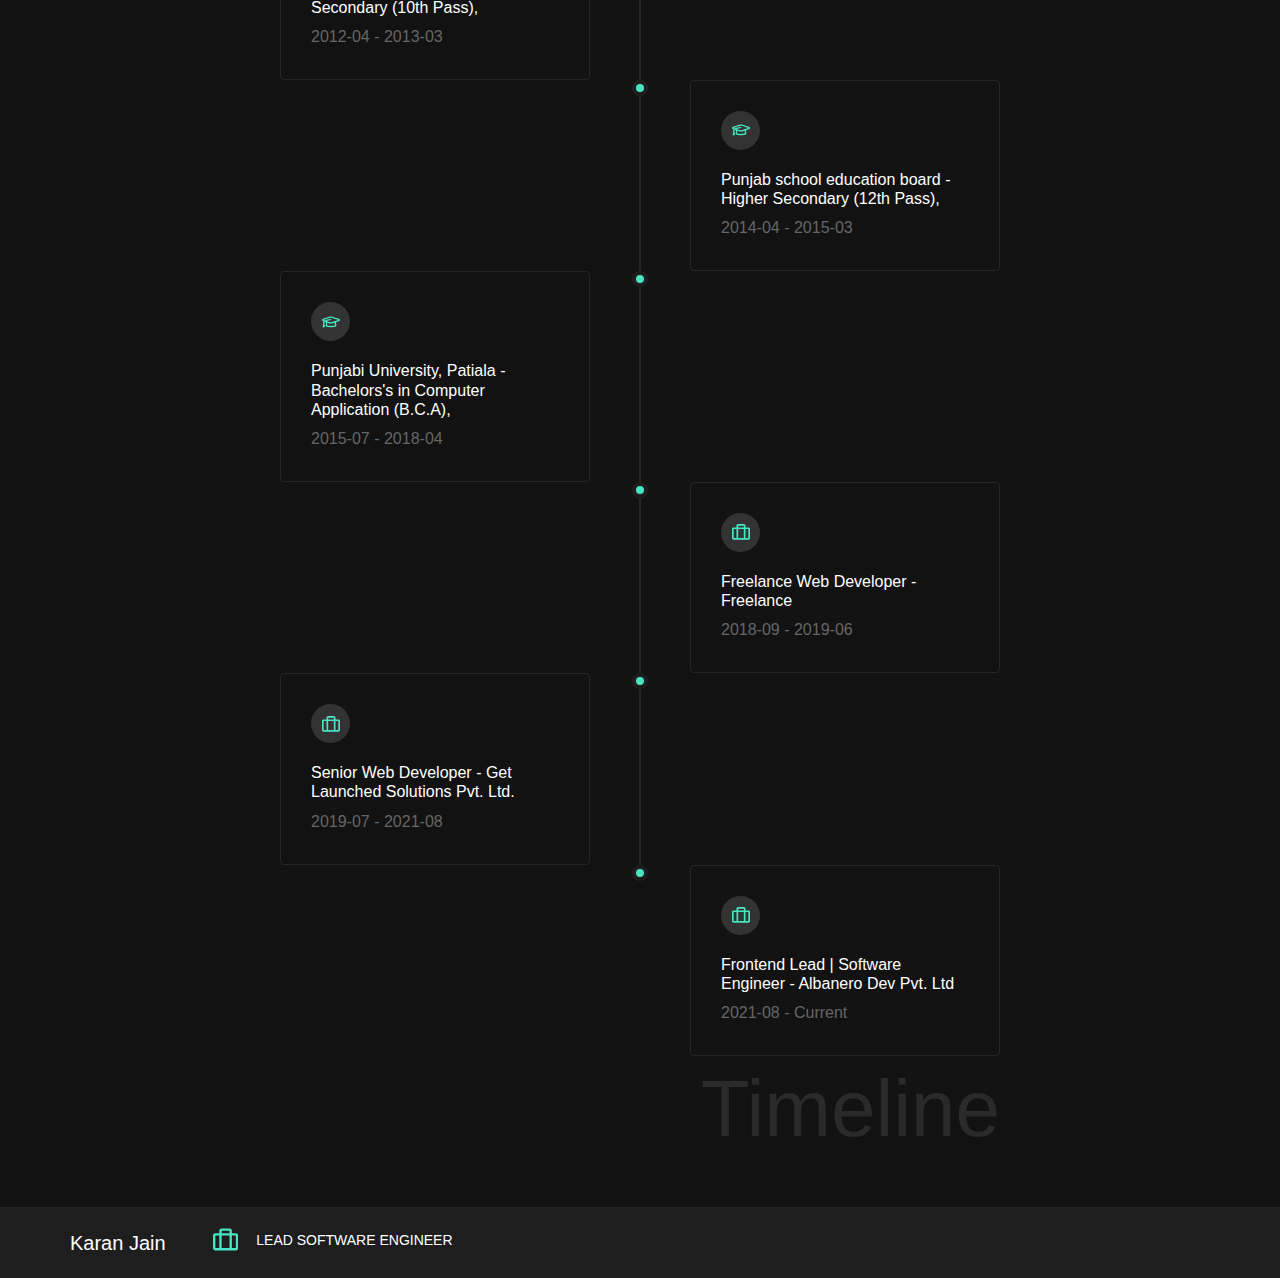
==== commit 2d99fa80: "Feat: profile image update" ====
--- a/index.html
+++ b/index.html
@@ -17,10 +17,10 @@
 
 <body cz-shortcut-listen="true">
   <script>
-    function sendEmail() {
-      window.location = "mailto:karan.jain740@gmail.com";
+    function sendEmail () {
+      window.location = "mailto:karan.jain740@icloud.com";
     }
-    function callMe() {
+    function callMe () {
       window.location = "tel:+917888415250";
     }
   </script>
@@ -58,7 +58,7 @@
                 <header class="_3-zUs _3u9Lq">
                   <div class="_3pJeh">
                     <div class="_1-uOx">
-                      <img alt="Karan Jain" class="_2KlOO" src="./img/half.jpeg" />
+                      <img alt="Karan Jain" class="_2KlOO" src="./img/pic.jpg" />
                     </div>
                   </div>
                   <div class="_1m93P">
@@ -115,7 +115,7 @@
                                 fill="currentColor"></path>
                             </svg>
                             <span class="tooltiptext"
-                              style="text-transform: lowercase;">karan.jain740@gmail.com</span>Message me
+                              style="text-transform: lowercase;">karan.jain740@icloud.com</span>Message me
                           </button>
                         </div>
                       </div>
@@ -154,15 +154,13 @@
                     <div class="_37jKU">
                       <span>
                         <p>
-                          As a web developer with over 3+ years of successful
-                          experience in VueJs & Javascript. Recognized
-                          consistently for performance excellence &
-                          contributions to success. Designed & developed
-                          forward-thinking systems that meet user needs &
-                          improve productivity. Estimated work hours & tracked
-                          progress using Scrum methodology. Worked with
-                          project managers, developers, quality assurance &
-                          clients as there needs.
+                          Hello! I’m Karan Jain. An front-end developer who is passionate about building great user
+                          experiences, fighting for simplicity over complexity and constantly learning. As a developer i
+                          have 3.8 years of successful experience in VueJs & JavaScript. Recognized consistently for
+                          performance excellence & contributions to success. Designed & developed forward-thinking
+                          systems that meet user needs & improve productivity. Estimated work hours & tracked progress
+                          using Scrum methodology. Worked with project managers, developers, quality assurance & clients
+                          as their needs.
                         </p>
                       </span>
                     </div>
@@ -382,7 +380,7 @@
                                 <ul>
                                   <li>
                                     Created an application to sell & purchase
-                                    l&s & properties with ReactJs, Javascript,
+                                    lands & properties with ReactJs, Javascript,
                                     Scss.
                                   </li>
                                 </ul>
@@ -406,6 +404,36 @@
                 <div class="mQc-W">
                   <div class="_3vPTs">
                     <div class="_3N34k">
+                      <div class="_3wg2w" id="EDUC-para-2">
+                        <div class="_1C8rA">
+                          <div class="BA8tz">
+                            <div class="_32q_u">
+                              <svg style="
+                                    min-width: 1.8em;
+                                    max-width: 1.8em;
+                                    width: 1.8em;
+                                    min-height: 1.8em;
+                                    max-height: 1.8em;
+                                    height: 1.8em;
+                                  " viewBox="0 0 24 15">
+                                <path
+                                  d="M22.7626 3.18826C20.3439 2.42915 15.5064 0.910931 13.0876 0.151822C12.3626 -0.0506073 11.6376 -0.0506073 10.9126 0.151822C7.68762 1.16397 3.65637 2.42915 1.23762 3.18826C0.862621 3.31478 0.562621 3.52986 0.337622 3.8335C0.112622 4.13715 0.00012207 4.47874 0.00012207 4.8583C0.00012207 5.23785 0.112622 5.58578 0.337622 5.90207C0.562621 6.21837 0.862621 6.42713 1.23762 6.52834C1.52512 6.6169 1.8845 6.72761 2.10012 6.79403C2.00012 6.99646 1.92512 7.19889 1.87512 7.40132C1.67512 7.50253 1.51262 7.65435 1.38762 7.85678C1.26262 8.05921 1.20012 8.27429 1.20012 8.50203C1.20012 8.90688 1.37512 9.23583 1.72512 9.48887C1.40012 10.9438 0.993872 12.7625 0.750122 13.8537C0.725122 14.0309 0.768872 14.1953 0.881371 14.3472C0.993872 14.499 1.15012 14.5749 1.35012 14.5749C2.05012 14.5749 2.92512 14.5749 3.45012 14.5749C3.65012 14.5749 3.80637 14.499 3.91887 14.3472C4.03137 14.1953 4.07512 14.0309 4.05012 13.8537C3.72512 12.3988 3.31887 10.5801 3.07512 9.48887C3.42512 9.23583 3.60012 8.90688 3.60012 8.50203C3.60012 8.09717 3.43762 7.78087 3.11262 7.55314C3.13762 7.45192 3.18762 7.32541 3.26262 7.17358C3.95012 7.38866 4.8095 7.65752 5.32512 7.81883C5.19387 8.90056 4.93137 11.064 4.80012 12.1458C4.80012 12.5759 5.12512 12.9808 5.77512 13.3603C6.42512 13.7399 7.30012 14.0435 8.40012 14.2713C9.50012 14.4737 10.7001 14.5749 12.0001 14.5749C13.3001 14.5749 14.5001 14.4737 15.6001 14.2713C16.7001 14.0435 17.5751 13.7399 18.2251 13.3603C18.8751 12.9808 19.2001 12.5759 19.2001 12.1458C19.0251 10.7034 18.8064 8.90056 18.6751 7.81883C19.697 7.49621 21.7407 6.85096 22.7626 6.52834C23.1376 6.42713 23.4376 6.21837 23.6626 5.90207C23.8876 5.58578 24.0001 5.23785 24.0001 4.8583C24.0001 4.47874 23.8876 4.13715 23.6626 3.8335C23.4376 3.52986 23.1376 3.31478 22.7626 3.18826ZM17.3251 11.7662C16.6251 12.1964 15.5376 12.4874 14.0626 12.6392C12.6876 12.791 11.3001 12.791 9.90012 12.6392C8.45012 12.4874 7.37512 12.1964 6.67512 11.7662C6.81262 10.6275 6.9845 9.2042 7.08762 8.3502C8.04387 8.65385 9.95637 9.26113 10.9126 9.56478C11.6376 9.79251 12.3626 9.79251 13.0876 9.56478C14.3626 9.15992 15.9564 8.65385 16.9126 8.3502C17.0157 9.2042 17.222 10.9122 17.3251 11.7662ZM12.5626 7.81883C12.1876 7.92004 11.8126 7.92004 11.4376 7.81883C9.56262 7.22419 7.21887 6.4809 5.81262 6.03492C7.38762 5.74077 10.5376 5.15245 12.1126 4.8583C12.2626 4.833 12.3876 4.75076 12.4876 4.61159C12.5876 4.47242 12.6251 4.32692 12.6001 4.1751C12.5751 3.99798 12.4939 3.85881 12.3564 3.75759C12.2189 3.65638 12.0626 3.61842 11.8876 3.64373C9.33762 4.13715 6.15012 4.75392 4.23762 5.12399C4.03762 5.14929 3.81262 5.2252 3.56262 5.35172C3.03762 5.18725 2.38137 4.98166 1.98762 4.8583C4.35012 4.11817 9.07512 2.63791 11.4376 1.89777C11.8126 1.79656 12.1876 1.79656 12.5626 1.89777C15.7126 2.88462 19.6501 4.11817 22.0126 4.8583C19.6501 5.59843 14.9251 7.07869 12.5626 7.81883Z"
+                                  fill="currentColor"></path>
+                              </svg>
+                            </div>
+                            <h3 class="o9Dr1">Secondary (10th Pass)</h3>
+                          </div>
+                          <div class="_3wf9y">
+                            Punjab school education board.
+                          </div>
+                          <div class="_1lL20">
+                            2012-04
+                            <!-- -->
+                            -
+                            <!-- -->2013-03
+                          </div>
+                        </div>
+                      </div>
                       <div class="_3wg2w" id="EDUC-para-1">
                         <div class="_1C8rA">
                           <div class="BA8tz">
@@ -438,7 +466,7 @@
                           </div>
                         </div>
                       </div>
-                      <div class="_3wg2w" id="EDUC-para-2">
+                      <div class="_3wg2w" id="EDUC-para-1">
                         <div class="_1C8rA">
                           <div class="BA8tz">
                             <div class="_32q_u">
@@ -455,16 +483,18 @@
                                   fill="currentColor"></path>
                               </svg>
                             </div>
-                            <h3 class="o9Dr1">Secondary (10th Pass)</h3>
+                            <h3 class="o9Dr1">
+                              Bachelors's in Computer Application (B.C.A)
+                            </h3>
                           </div>
                           <div class="_3wf9y">
-                            Punjab school education board.
+                            Punjabi University, Patiala.
                           </div>
                           <div class="_1lL20">
-                            2012-04
+                            2015-07
                             <!-- -->
                             -
-                            <!-- -->2013-03
+                            <!-- -->2018-04
                           </div>
                         </div>
                       </div>
@@ -696,6 +726,43 @@
                                   <!-- -->
                                   -
                                   <!-- -->2015-03
+                                </div>
+                              </div>
+                            </div>
+                          </div>
+                        </div>
+                      </div>
+                      <div class="_3BUis" id="TIME-para-2">
+                        <div class="_2YUpP">
+                          <div class="Fgd0a"></div>
+                          <div class="_2alpn">
+                            <div class="_31m2T">
+                              <div class="_32q_u">
+                                <svg style="
+                                      min-width: 1.8em;
+                                      max-width: 1.8em;
+                                      width: 1.8em;
+                                      min-height: 1.8em;
+                                      max-height: 1.8em;
+                                      height: 1.8em;
+                                    " viewBox="0 0 24 15">
+                                  <path
+                                    d="M22.7626 3.18826C20.3439 2.42915 15.5064 0.910931 13.0876 0.151822C12.3626 -0.0506073 11.6376 -0.0506073 10.9126 0.151822C7.68762 1.16397 3.65637 2.42915 1.23762 3.18826C0.862621 3.31478 0.562621 3.52986 0.337622 3.8335C0.112622 4.13715 0.00012207 4.47874 0.00012207 4.8583C0.00012207 5.23785 0.112622 5.58578 0.337622 5.90207C0.562621 6.21837 0.862621 6.42713 1.23762 6.52834C1.52512 6.6169 1.8845 6.72761 2.10012 6.79403C2.00012 6.99646 1.92512 7.19889 1.87512 7.40132C1.67512 7.50253 1.51262 7.65435 1.38762 7.85678C1.26262 8.05921 1.20012 8.27429 1.20012 8.50203C1.20012 8.90688 1.37512 9.23583 1.72512 9.48887C1.40012 10.9438 0.993872 12.7625 0.750122 13.8537C0.725122 14.0309 0.768872 14.1953 0.881371 14.3472C0.993872 14.499 1.15012 14.5749 1.35012 14.5749C2.05012 14.5749 2.92512 14.5749 3.45012 14.5749C3.65012 14.5749 3.80637 14.499 3.91887 14.3472C4.03137 14.1953 4.07512 14.0309 4.05012 13.8537C3.72512 12.3988 3.31887 10.5801 3.07512 9.48887C3.42512 9.23583 3.60012 8.90688 3.60012 8.50203C3.60012 8.09717 3.43762 7.78087 3.11262 7.55314C3.13762 7.45192 3.18762 7.32541 3.26262 7.17358C3.95012 7.38866 4.8095 7.65752 5.32512 7.81883C5.19387 8.90056 4.93137 11.064 4.80012 12.1458C4.80012 12.5759 5.12512 12.9808 5.77512 13.3603C6.42512 13.7399 7.30012 14.0435 8.40012 14.2713C9.50012 14.4737 10.7001 14.5749 12.0001 14.5749C13.3001 14.5749 14.5001 14.4737 15.6001 14.2713C16.7001 14.0435 17.5751 13.7399 18.2251 13.3603C18.8751 12.9808 19.2001 12.5759 19.2001 12.1458C19.0251 10.7034 18.8064 8.90056 18.6751 7.81883C19.697 7.49621 21.7407 6.85096 22.7626 6.52834C23.1376 6.42713 23.4376 6.21837 23.6626 5.90207C23.8876 5.58578 24.0001 5.23785 24.0001 4.8583C24.0001 4.47874 23.8876 4.13715 23.6626 3.8335C23.4376 3.52986 23.1376 3.31478 22.7626 3.18826ZM17.3251 11.7662C16.6251 12.1964 15.5376 12.4874 14.0626 12.6392C12.6876 12.791 11.3001 12.791 9.90012 12.6392C8.45012 12.4874 7.37512 12.1964 6.67512 11.7662C6.81262 10.6275 6.9845 9.2042 7.08762 8.3502C8.04387 8.65385 9.95637 9.26113 10.9126 9.56478C11.6376 9.79251 12.3626 9.79251 13.0876 9.56478C14.3626 9.15992 15.9564 8.65385 16.9126 8.3502C17.0157 9.2042 17.222 10.9122 17.3251 11.7662ZM12.5626 7.81883C12.1876 7.92004 11.8126 7.92004 11.4376 7.81883C9.56262 7.22419 7.21887 6.4809 5.81262 6.03492C7.38762 5.74077 10.5376 5.15245 12.1126 4.8583C12.2626 4.833 12.3876 4.75076 12.4876 4.61159C12.5876 4.47242 12.6251 4.32692 12.6001 4.1751C12.5751 3.99798 12.4939 3.85881 12.3564 3.75759C12.2189 3.65638 12.0626 3.61842 11.8876 3.64373C9.33762 4.13715 6.15012 4.75392 4.23762 5.12399C4.03762 5.14929 3.81262 5.2252 3.56262 5.35172C3.03762 5.18725 2.38137 4.98166 1.98762 4.8583C4.35012 4.11817 9.07512 2.63791 11.4376 1.89777C11.8126 1.79656 12.1876 1.79656 12.5626 1.89777C15.7126 2.88462 19.6501 4.11817 22.0126 4.8583C19.6501 5.59843 14.9251 7.07869 12.5626 7.81883Z"
+                                    fill="currentColor"></path>
+                                </svg>
+                              </div>
+                              <div class="_1QCHI">
+                                <div class="_1dSGN">
+                                  Punjabi University, Patiala
+                                  <!-- -->
+                                  -
+                                  <!-- -->Bachelors's in Computer Application (B.C.A),
+                                </div>
+                                <div class="_1_ScT">
+                                  2015-07
+                                  <!-- -->
+                                  -
+                                  <!-- -->2018-04
                                 </div>
                               </div>
                             </div>
